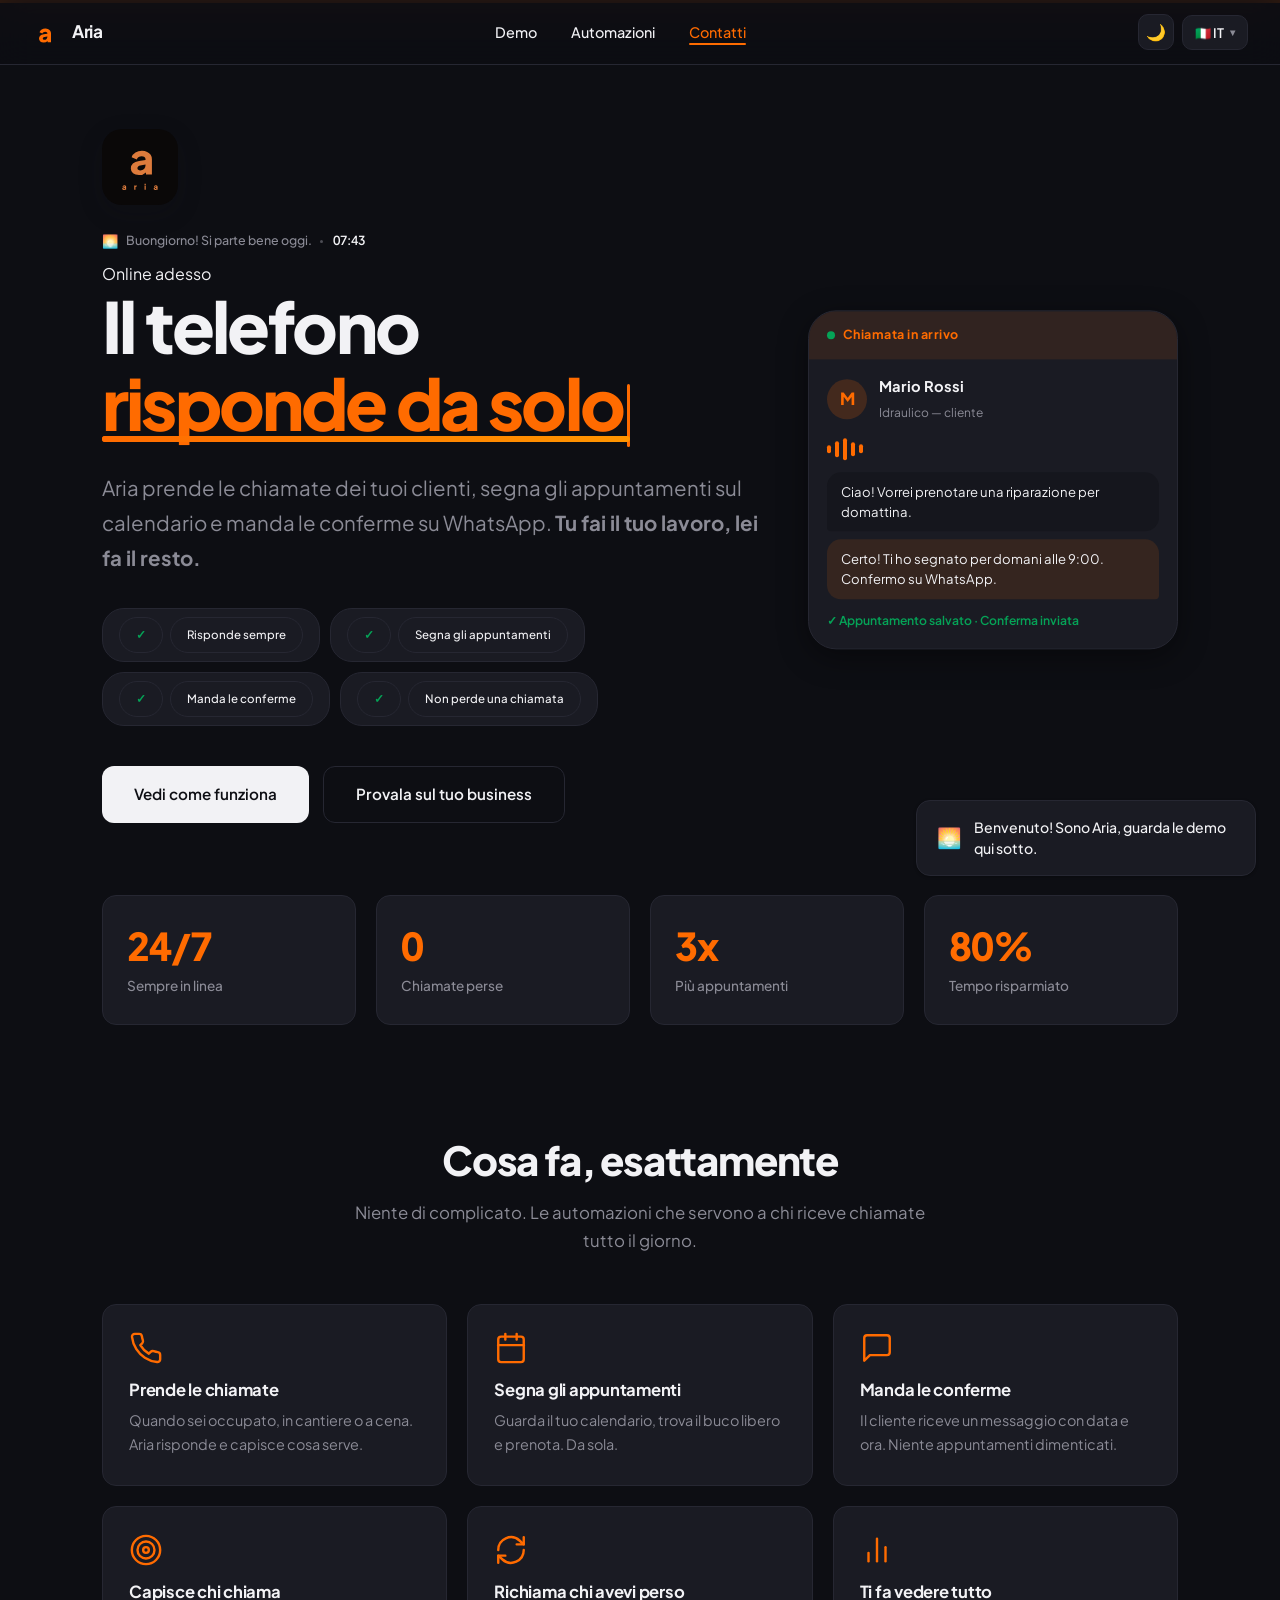
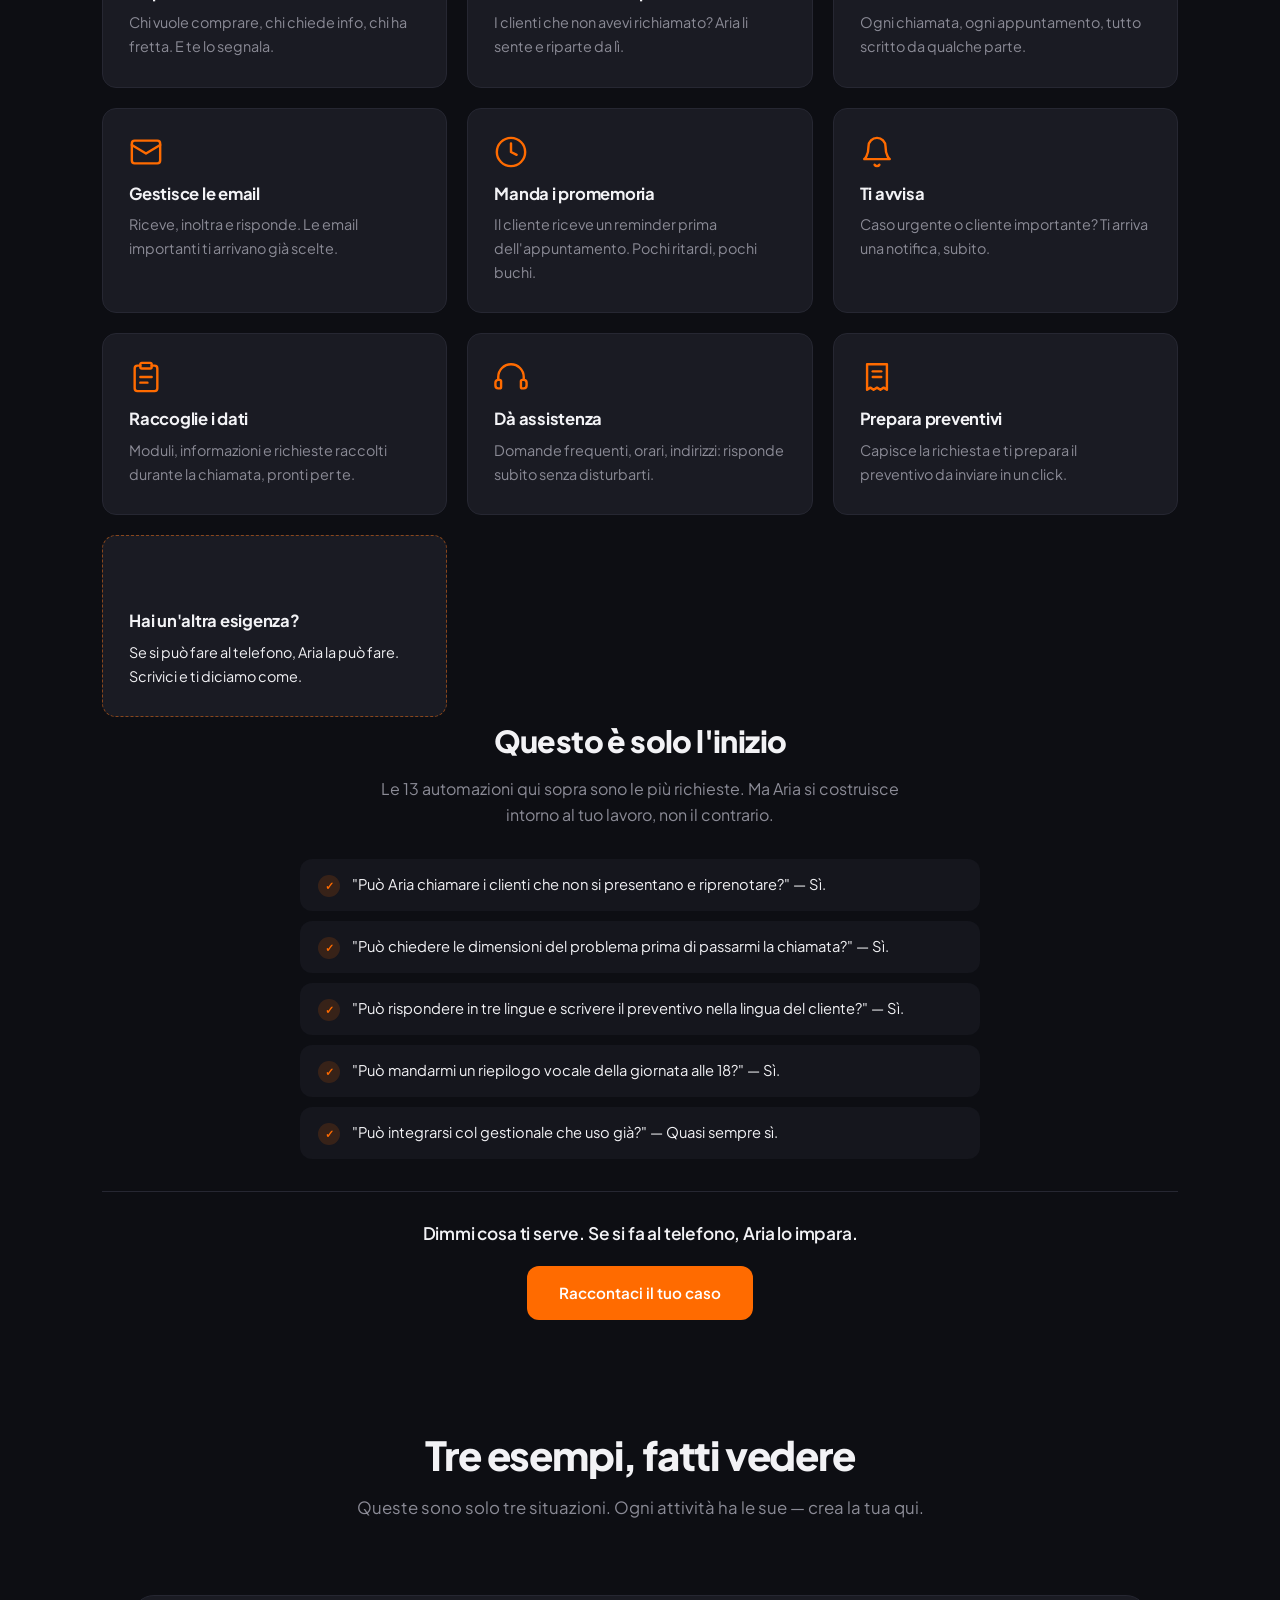
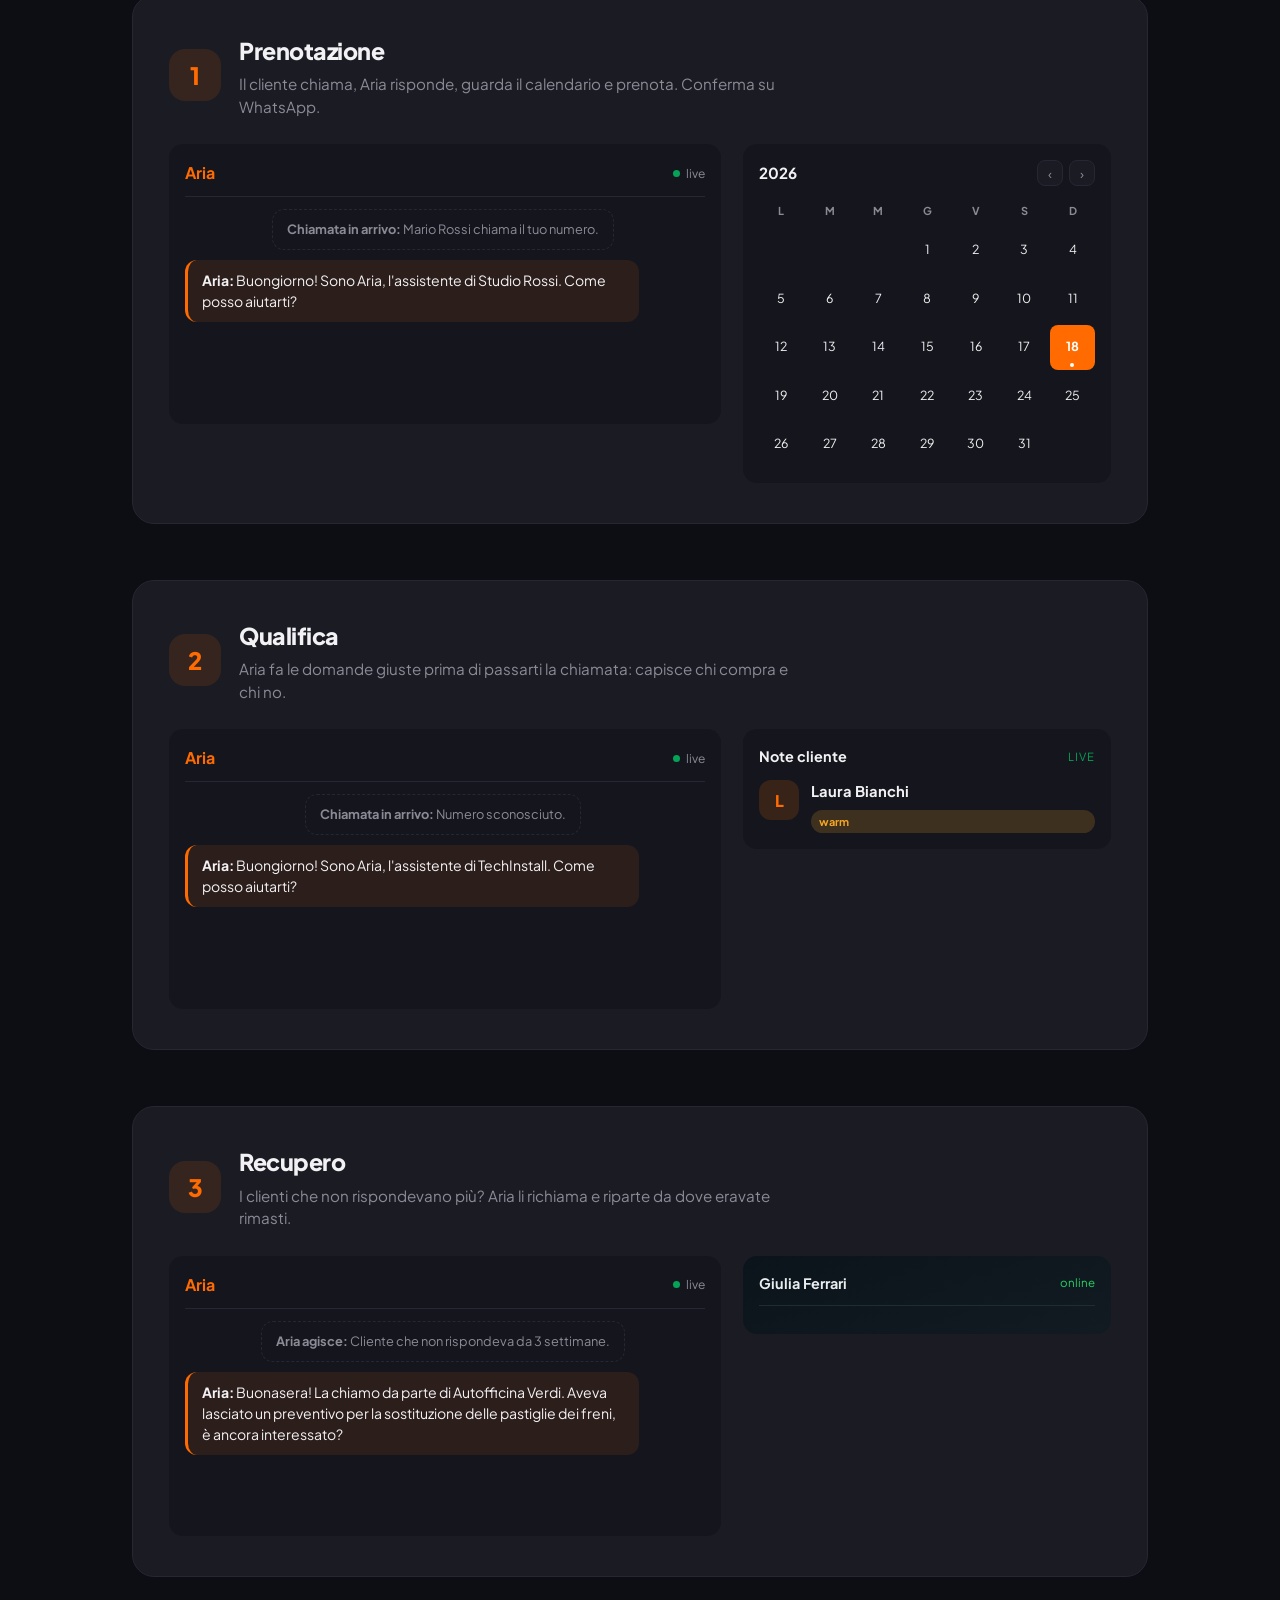
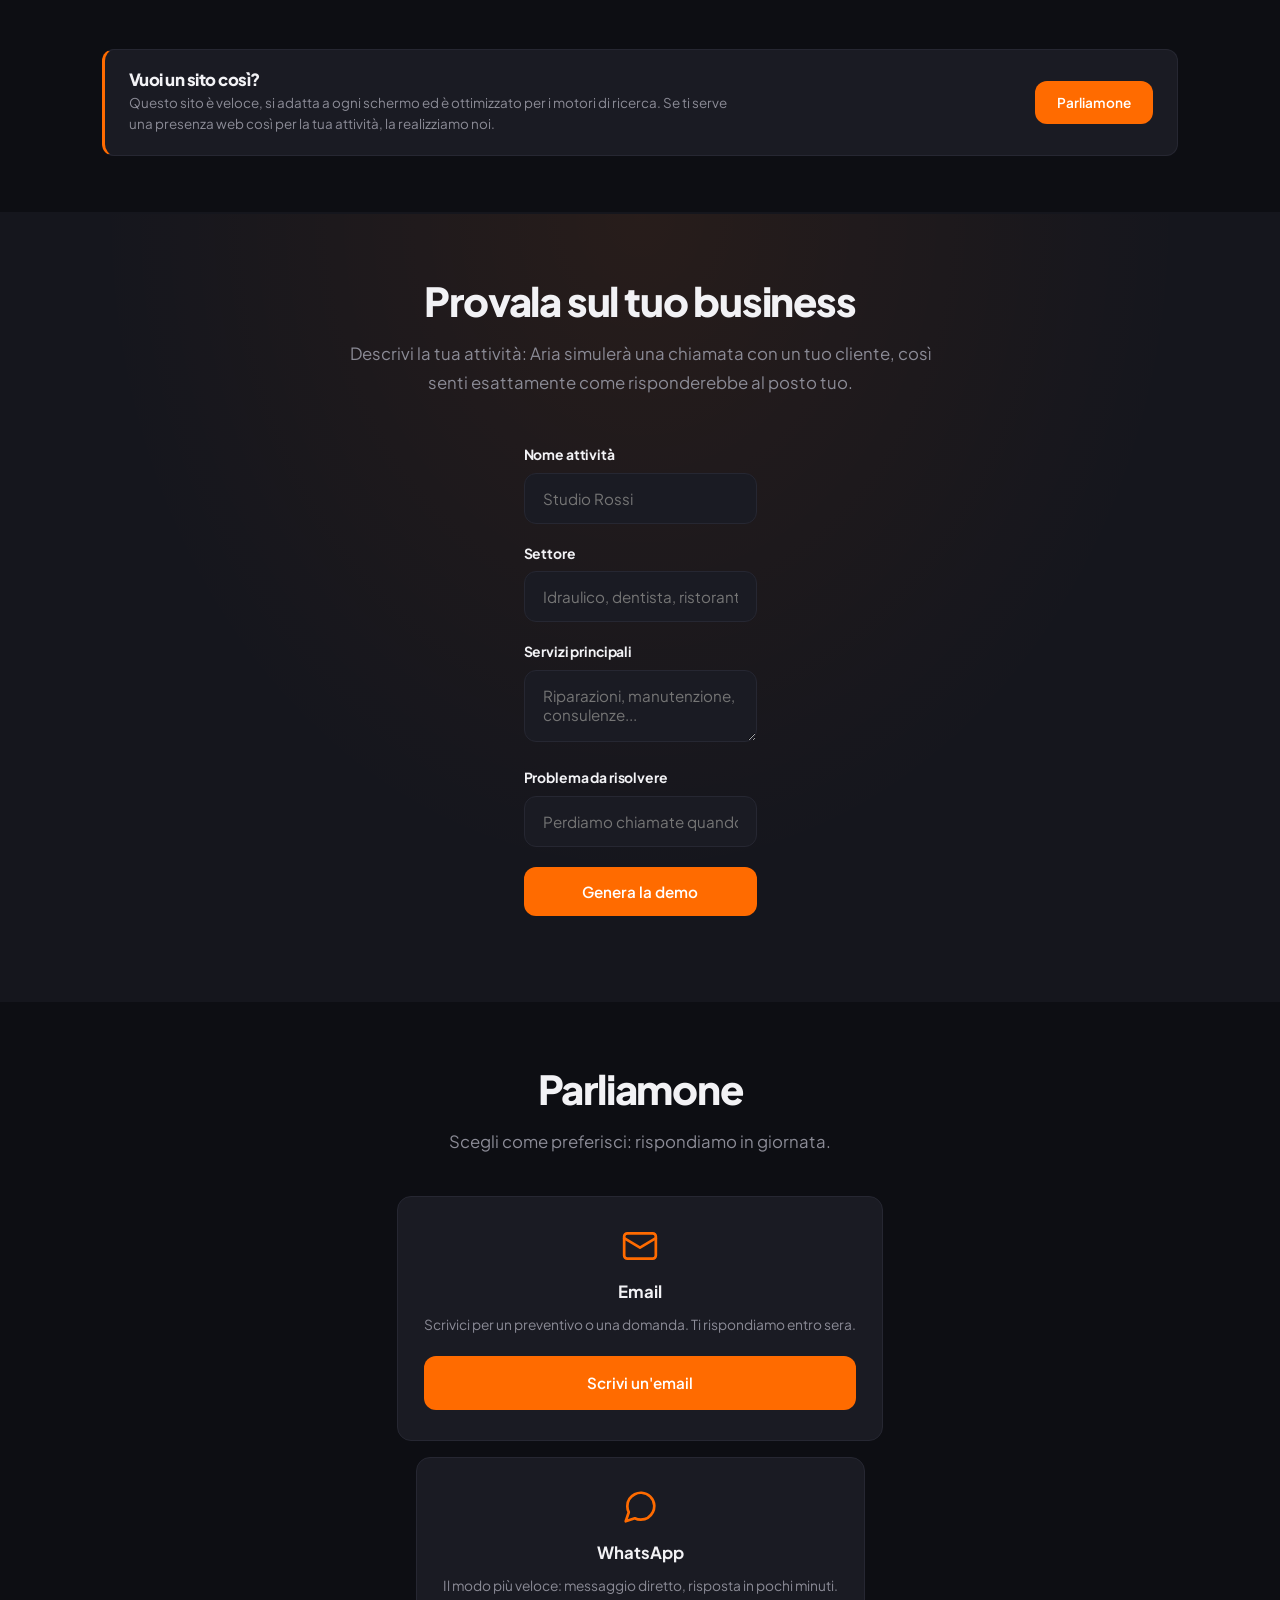
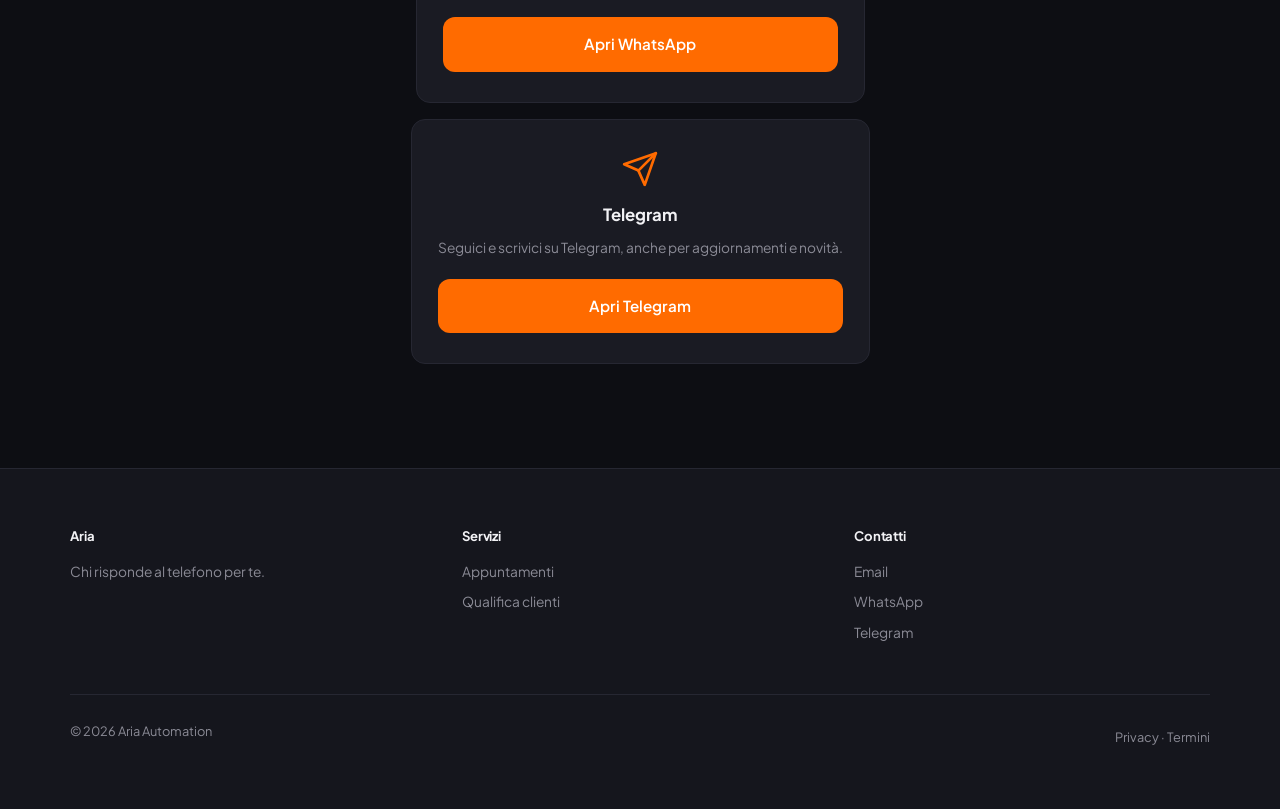
==== index.html @ 7e311258 "logo nuovo integrato: mark a in nav, hero con switch tema, favicon (index.html)" ====
<!DOCTYPE html>
<html lang="it">
<head>
<meta charset="UTF-8">
<meta name="viewport" content="width=device-width,initial-scale=1.0">
<title>Aria — Risponde al telefono per te</title>
<link rel="icon" type="image/svg+xml" href="favicon.svg">
<meta name="description" content="Aria risponde alle chiamate dei tuoi clienti, prende appuntamenti e manda conferme. Funziona anche quando non rispondi tu.">
<link rel="preconnect" href="https://fonts.googleapis.com">
<link rel="preconnect" href="https://fonts.gstatic.com" crossorigin>
<link href="https://fonts.googleapis.com/css2?family=Plus+Jakarta+Sans:wght@500;600;700;800&family=Noto+Sans+SC:wght@400;700&display=swap" rel="stylesheet">
<link rel="stylesheet" href="style.css">
</head>
<body>
<div class="cursor-glow" id="cursorGlow"></div>

<nav class="nav">
<div class="nav-brand"><div class="mark"><svg width="26" height="26" viewBox="370 20 295 600" style="color:#dd7b3c" aria-hidden="true" focusable="false"><path d="M486.44 606.72Q437.16 606.72 408.32000000000005 583.2Q379.48 559.68 379.48 518.24Q379.48 479.6 406.36 454.4Q433.24 429.2 488.12 420.24L572.6800000000001 406.79999999999995V398.4Q572.6800000000001 381.03999999999996 558.96 369.28Q545.24 357.52 521.72 357.52Q499.32000000000005 357.52 482.24 369.84Q465.16 382.15999999999997 457.32 402.32L390.12 370.4Q403.56 332.32 440.24 309.91999999999996Q476.92 287.52 525.64 287.52Q564.28 287.52 593.96 301.52Q623.6400000000001 315.52 640.1600000000001 340.44Q656.6800000000001 365.36 656.6800000000001 398.4V600.0H578.28V571.44Q543.5600000000001 606.72 486.44 606.72ZM466.28000000000003 515.44Q466.28000000000003 529.44 476.92 537.28Q487.56 545.12 503.24 545.12Q534.6 545.12 553.6400000000001 525.52Q572.6800000000001 505.91999999999996 572.6800000000001 477.91999999999996V468.4L503.24 480.71999999999997Q485.32 484.08 475.8 492.2Q466.28000000000003 500.32 466.28000000000003 515.44Z" fill="currentColor"/></svg></div> Aria</div>
<ul class="nav-links"><li><a href="#demo" data-i18n="nav.demos">Demo</a></li><li><a href="automazioni.html" data-i18n="autos.nav">Automazioni</a></li><li><a href="#contact" data-i18n="nav.contact">Contatti</a></li></ul>
<div style="display:flex;gap:8px;align-items:center">
<button class="theme-btn" id="themeBtn" type="button" onclick="toggleTheme()" title="Giorno / Notte" aria-label="Attiva o disattiva la modalità notte">☀️</button>
<div class="lang-dd" id="langSel">
<button type="button" class="lang-dd-btn" id="langDdBtn" aria-haspopup="listbox" aria-expanded="false" aria-label="Language">
<span id="langDdCurrent">🇮🇹 IT</span><span class="lang-dd-arrow">▾</span>
</button>
<ul class="lang-dd-menu" id="langDdMenu" role="listbox" aria-label="Language">
<li role="option" onclick="setLang('it')" data-lang="it" aria-selected="true">🇮🇹 Italiano</li>
<li role="option" onclick="setLang('en')" data-lang="en" aria-selected="false">🇬🇧 English</li>
<li role="option" onclick="setLang('es')" data-lang="es" aria-selected="false">🇪🇸 Español</li>
<li role="option" onclick="setLang('fr')" data-lang="fr" aria-selected="false">🇫🇷 Français</li>
<li role="option" onclick="setLang('zh')" data-lang="zh" aria-selected="false">🇨🇳 中文</li>
</ul>
</div>
</div>
</nav>

<section class="hero">

<div class="hero-visual" aria-hidden="true">
<div class="hv-card">
<div class="hv-head"><span class="hv-dot"></span> Chiamata in arrivo</div>
<div class="hv-body">
<div class="hv-caller"><div class="hv-av">M</div><div><strong>Mario Rossi</strong><span>Idraulico — cliente</span></div></div>
<div class="hv-wave"><i></i><i></i><i></i><i></i><i></i></div>
<div class="hv-bubble">Ciao! Vorrei prenotare una riparazione per domattina.</div>
<div class="hv-bubble aria">Certo! Ti ho segnato per domani alle 9:00. Confermo su WhatsApp.</div>
<div class="hv-ok">✓ Appuntamento salvato · Conferma inviata</div>
</div>
</div>
</div>
<img id="heroLogo" src="logo-dark.svg" alt="Aria" style="width:76px;height:76px;border-radius:20px;margin-bottom:20px;box-shadow:0 8px 24px rgba(20,20,26,.18)">
<div class="time-greet" id="timeGreet" style="display:none">
<span class="tg-icn" id="tgIcon"></span>
<span id="tgText"></span>
</div>
<div class="hero-badge"><span class="dot"></span><span data-i18n="hero.badge">Online adesso</span></div>
<h1><span data-i18n="hero.title1">Il telefono</span> <span class="accent" data-i18n="hero.title2">risponde da solo.</span></h1>
<p data-i18n-html="hero.subtitle">Aria prende le chiamate dei tuoi clienti, segna gli appuntamenti sul calendario e manda le conferme su WhatsApp. <strong>Tu fai il tuo lavoro, lei fa il resto.</strong></p>
<div class="hero-checks">
<span><span class="ck">✓</span> <span data-i18n="hero.check1">Risponde sempre</span></span>
<span><span class="ck">✓</span> <span data-i18n="hero.check2">Segna gli appuntamenti</span></span>
<span><span class="ck">✓</span> <span data-i18n="hero.check3">Manda le conferme</span></span>
<span><span class="ck">✓</span> <span data-i18n="hero.check4">Non perde una chiamata</span></span>
</div>
<div class="hero-cta">
<a href="#demo" class="btn" data-i18n="hero.cta">Vedi come funziona</a>
<a href="#personalizza" class="btn sec" data-i18n="hero.cta2">Provala sul tuo business</a>
</div>
</section>

<div class="stats-wrap"><div class="stats" id="stats"></div></div>

<section id="features">
<div class="sec-head reveal" style="text-align:center;max-width:600px;margin:0 auto 48px">
<h2 data-i18n="features.title">Cosa fa, esattamente</h2>
<p class="sub" data-i18n="features.subtitle">Niente di complicato. Le automazioni che servono a chi riceve chiamate tutto il giorno.</p>
</div>
<div class="feat-grid" id="featGrid"></div>

<div class="value-block reveal" id="valueBlock">
<div class="vb-head">
<h3 data-i18n="valueBlock.title">Questo è solo l'inizio</h3>
<p data-i18n="valueBlock.subtitle">Le 13 automazioni qui sopra sono le più richieste. Ma Aria si costruisce intorno al tuo lavoro, non il contrario.</p>
</div>
<div class="vb-examples" id="vbExamples"></div>
<div class="vb-cta reveal d2">
<p data-i18n="valueBlock.ctaTitle">Dimmi cosa ti serve. Se si fa al telefono, Aria lo impara.</p>
<a href="#contact" class="btn accent" onclick="smoothToContact(event)" data-i18n="valueBlock.ctaBtn">Raccontaci il tuo caso</a>
</div>
</div>

</section>



<section class="after-full" style="padding-top:48px;padding-bottom:32px">
<div class="sec-head reveal" style="text-align:center;max-width:600px;margin:0 auto 40px">
<h2 data-i18n="demoBanner.title">Tre esempi, fatti vedere</h2>
<p class="sub" data-i18n-html="demoBanner.text">Queste sono solo tre situazioni. Ogni attività ha le sue — <a href="#personalizza" style="color:inherit;font-weight:600">crea la tua qui</a>.</p>
</div>
</section>

<div class="demo-sections" id="demoSections"></div>


<section class="site-cta reveal">
<div class="cta-inner">
<div class="cta-text">
<h2 data-i18n="siteCta.title">Vuoi un sito così?</h2>
<p data-i18n="siteCta.text">Questo sito è veloce, si adatta a ogni schermo ed è ottimizzato per i motori di ricerca. Se ti serve una presenza web così per la tua attività, la realizziamo noi.</p>
</div>
<div class="cta-action">
<a href="mailto:arioautomationscompany@gmail.com?subject=Voglio%20un%20sito%20come%20quello%20di%20Aria&body=Ciao%20team%20Aria%21%0A%0AHo%20visto%20il%20vostro%20sito%20e%20mi%20piace%20molto%3A%20vorrei%20un%20sito%20cos%C3%AC%20anche%20per%20la%20mia%20attivit%C3%A0.%0A%0AVi%20lascio%20qualche%20informazione%3A%0A-%20La%20mia%20attivit%C3%A0%20%C3%A8%3A%20%0A-%20Il%20mio%20settore%3A%20%0A-%20Mi%20servirebbe%20entro%3A%20%0A%0AGrazie%2C%20a%20presto%21" class="btn accent" data-i18n="siteCta.btn">Parliamone</a>
</div>
</div>
</section>

<section id="personalizza">
<div>
<div class="sec-head reveal" style="text-align:center;max-width:600px;margin:0 auto 48px">
<h2 data-i18n="personalizza.title">Provala sul tuo business</h2>
<p class="sub" style="margin:0 auto" data-i18n="personalizza.subtitle">Descrivi la tua attività: Aria simulerà una chiamata con un tuo cliente, così senti esattamente come risponderebbe al posto tuo.</p>
</div>
<div class="p-form">
<div class="reveal"><label data-i18n="personalizza.name">Nome attività</label><input type="text" id="pName" data-i18n-ph="personalizza.namePh"></div>
<div class="reveal d1"><label data-i18n="personalizza.type">Settore</label><input type="text" id="pType" data-i18n-ph="personalizza.typePh"></div>
<div class="reveal d2"><label data-i18n="personalizza.services">Servizi principali</label><textarea id="pServices" data-i18n-ph="personalizza.servicesPh" style="min-height:72px;resize:vertical"></textarea></div>
<div class="reveal d3"><label data-i18n="personalizza.problem">Problema da risolvere</label><input type="text" id="pProblem" data-i18n-ph="personalizza.problemPh"></div>
<div class="reveal d4"><button onclick="generateDemo()" id="pBtn" class="btn accent" style="width:100%;justify-content:center" data-i18n="personalizza.btn">Genera la demo</button></div>
<div class="p-out" id="pOutput"></div>
</div>
</div>
</section>

<section id="contact">
<div class="reveal" style="text-align:center;max-width:600px;margin:0 auto 40px">
<h2 data-i18n="contact.title">Parliamone</h2>
<p class="sub" style="margin:0 auto" data-i18n="contact.text">Scegli come preferisci: rispondiamo in giornata.</p>
</div>
<div class="contact-grid">
<div class="contact-card reveal">
<div class="cc-icn"><svg viewBox="0 0 24 24" fill="none" stroke="currentColor" stroke-width="1.7" stroke-linecap="round" stroke-linejoin="round"><rect x="2" y="4" width="20" height="16" rx="2"/><path d="m22 7-10 6L2 7"/></svg></div>
<h4 data-i18n="contact.email_t">Email</h4>
<p data-i18n="contact.email_d">Scrivici per un preventivo o una domanda. Ti rispondiamo entro sera.</p>
<a href="mailto:arioautomationscompany@gmail.com?subject=Informazioni%20su%20Aria&body=Ciao%20team%20Aria%21%0A%0ASto%20valutando%20Aria%20per%20la%20mia%20attivit%C3%A0%20e%20avrei%20un%20paio%20di%20domande%3A%0A%0A-%20Quanto%20costa%3F%0A-%20Funziona%20per%20il%20mio%20caso%3F%20%28la%20mia%20attivit%C3%A0%20%C3%A8%3A%20%29%0A%0AGrazie%2C%20a%20presto%21" class="btn accent" data-i18n="contact.email_btn">Scrivi un'email</a>
</div>
<div class="contact-card reveal d1">
<div class="cc-icn"><svg viewBox="0 0 24 24" fill="none" stroke="currentColor" stroke-width="1.7" stroke-linecap="round" stroke-linejoin="round"><path d="M21 11.5a8.38 8.38 0 0 1-.9 3.8 8.5 8.5 0 0 1-7.6 4.7 8.38 8.38 0 0 1-3.8-.9L3 21l1.9-5.7a8.38 8.38 0 0 1-.9-3.8 8.5 8.5 0 0 1 4.7-7.6 8.38 8.38 0 0 1 3.8-.9h.5a8.48 8.48 0 0 1 8 8z"/></svg></div>
<h4 data-i18n="contact.wa_t">WhatsApp</h4>
<p data-i18n="contact.wa_d">Il modo più veloce: messaggio diretto, risposta in pochi minuti.</p>
<a href="https://wa.me/393518058208?text=Ciao%21%20Ho%20visto%20il%20sito%20di%20Aria%2C%20avrei%20qualche%20domanda." target="_blank" rel="noopener" class="btn accent" data-i18n="contact.wa_btn">Apri WhatsApp</a>
</div>
<div class="contact-card reveal d2">
<div class="cc-icn"><svg viewBox="0 0 24 24" fill="none" stroke="currentColor" stroke-width="1.7" stroke-linecap="round" stroke-linejoin="round"><path d="m22 2-7 20-4-9-9-4z"/><path d="M22 2 11 13"/></svg></div>
<h4 data-i18n="contact.tg_t">Telegram</h4>
<p data-i18n="contact.tg_d">Seguici e scrivici su Telegram, anche per aggiornamenti e novità.</p>
<a href="https://t.me/Thedestrum" target="_blank" rel="noopener" class="btn accent" data-i18n="contact.tg_btn">Apri Telegram</a>
</div>
</div>
</section>

<footer class="foot">
<div class="foot-inner">
<div class="foot-col"><h5>Aria</h5><span data-i18n="footer.about">Chi risponde al telefono per te.</span></div>
<div class="foot-col"><h5 data-i18n="footer.services">Servizi</h5><a href="#demo" data-i18n="footer.booking">Appuntamenti</a><a href="#demo" data-i18n="footer.qualification">Qualifica clienti</a></div>
<div class="foot-col"><h5 data-i18n="footer.contact">Contatti</h5><a href="mailto:arioautomationscompany@gmail.com?subject=Ciao%20Aria%21&body=Ciao%20team%20Aria%2C%0A%0Avi%20scrivo%20perch%C3%A9...%0A%0AA%20presto%21">Email</a><a href="https://wa.me/393518058208?text=Ciao!%20Ho%20visto%20il%20sito%20di%20Aria" target="_blank" rel="noopener">WhatsApp</a><a href="https://t.me/Thedestrum" target="_blank" rel="noopener">Telegram</a></div>
</div>
<div class="foot-bottom"><span data-i18n="footer.copyright">© 2026 Aria Automation</span><span><a href="privacy.html" data-i18n="footer.privacy">Privacy</a> · <a href="terms.html" data-i18n="footer.terms">Termini</a></span></div>
</footer>

<div class="toast" id="toast" role="status" aria-live="polite"><span class="t-icn" id="toastIcon">👋</span><span id="toastText"></span></div>

<script src="app.js"></script>
</body>
</html>
---- style.css ----
:root{
--bg:#fafafa;--bg2:#f2f2f0;--card:#fff;--text:#16161a;--muted:#6e6e76;--border:#e8e8e4;
--accent:#ff6b00;--green:#05a357;--radius:14px;
--shadow-sm:0 1px 3px rgba(20,20,30,.06);
--shadow-md:0 8px 30px rgba(20,20,30,.10);
--shadow-lg:0 20px 60px rgba(20,20,30,.14);
}
[data-theme="night"]{
--bg:#0d0e13;--bg2:#15161d;--card:#1a1b23;--text:#f2f2f5;--muted:#8b8b96;--border:#262732;
--shadow-sm:0 1px 3px rgba(0,0,0,.3);
--shadow-md:0 8px 30px rgba(0,0,0,.4);
--shadow-lg:0 20px 60px rgba(0,0,0,.5);
}
*{margin:0;padding:0;box-sizing:border-box}
html{scroll-behavior:smooth}
body{font-family:'Plus Jakarta Sans',-apple-system,'Segoe UI',sans-serif;background:var(--bg);color:var(--text);-webkit-font-smoothing:antialiased;line-height:1.6;transition:background .5s,color .5s;overflow-x:hidden}

/* ═══ ANIMAZIONI ═══ */
@keyframes fadeUp{from{opacity:0;transform:translateY(18px)}to{opacity:1;transform:none}}
@keyframes fadeIn{from{opacity:0}to{opacity:1}}
@keyframes msgIn{from{opacity:0;transform:translateY(6px) scale(.97)}to{opacity:1;transform:none}}
@keyframes actIn{from{opacity:0;transform:scale(.94)}to{opacity:1;transform:scale(1)}}
@keyframes spin{to{transform:rotate(360deg)}}
@keyframes think{0%,60%,100%{transform:translateY(0);opacity:.3}30%{transform:translateY(-4px);opacity:1}}
@keyframes float{0%,100%{transform:translateY(0)}50%{transform:translateY(-10px)}}
@keyframes pulse-dot{0%,100%{transform:scale(1);opacity:1}50%{transform:scale(1.5);opacity:.5}}
@keyframes shimmer{0%{background-position:-200% 0}100%{background-position:200% 0}}
@keyframes wave{0%,100%{transform:scaleY(.3)}50%{transform:scaleY(1)}}
@keyframes typing-dot{0%,60%,100%{transform:translateY(0)}30%{transform:translateY(-5px)}}

@keyframes sun-glow{0%,100%{opacity:.6;transform:scale(1)}50%{opacity:1;transform:scale(1.1)}}
@keyframes moon-float{0%,100%{transform:rotate(-5deg)}50%{transform:rotate(5deg)}}
@keyframes badge-in{from{opacity:0;transform:translateX(20px)}to{opacity:1;transform:none}}

/* ═══ SCROLL REVEAL ═══ */
.reveal{opacity:0;transform:translateY(24px);transition:opacity .7s cubic-bezier(.2,.7,.3,1),transform .7s cubic-bezier(.2,.7,.3,1)}
.reveal.on{opacity:1;transform:none}
.reveal.d1{transition-delay:.08s}.reveal.d2{transition-delay:.16s}.reveal.d3{transition-delay:.24s}.reveal.d4{transition-delay:.32s}

/* ═══ NAV ═══ */
.nav{position:sticky;top:0;z-index:100;background:color-mix(in srgb,var(--bg) 85%,transparent);backdrop-filter:blur(16px);-webkit-backdrop-filter:blur(16px);border-bottom:1px solid var(--border);padding:14px 32px;display:flex;align-items:center;justify-content:space-between;gap:16px;transition:all .4s}
.nav-brand{display:flex;align-items:center;gap:10px;font-size:1.08em;font-weight:700;letter-spacing:-.02em}
.nav-brand .mark{width:30px;height:30px;border-radius:8px;overflow:hidden;flex-shrink:0;transition:transform .3s}
.nav-brand:hover .mark{transform:rotate(-8deg) scale(1.08)}
.nav-links{display:flex;gap:28px;list-style:none}
.nav-links a{color:var(--text);text-decoration:none;font-size:.9em;font-weight:500;position:relative;padding:4px 0}
.nav-links a::after{content:'';position:absolute;left:0;bottom:0;width:0;height:2px;background:var(--accent);border-radius:2px;transition:width .25s}
.nav-links a:hover::after{width:100%}
.lang-sel{display:flex;gap:2px;background:var(--bg2);padding:3px;border-radius:10px}
.lang-sel button{padding:5px 10px;border:none;background:transparent;color:var(--muted);font-size:.78em;font-weight:600;cursor:pointer;font-family:inherit;border-radius:8px;transition:all .2s}
.lang-sel button:hover{color:var(--text)}
.lang-sel button.active{background:var(--card);color:var(--text);}
[data-theme="night"] .lang-sel button.active{background:#2c2d38}

/* toggle tema */
.theme-btn{width:36px;height:36px;border:1px solid var(--border);background:var(--card);border-radius:10px;cursor:pointer;font-size:1em;display:flex;align-items:center;justify-content:center;transition:all .25s;flex-shrink:0}
.theme-btn:hover{transform:rotate(20deg) scale(1.1)}
@media(max-width:640px){
  .nav{flex-wrap:wrap;padding:12px 16px;gap:10px}
  .nav-links{display:flex;width:100%;order:3;gap:4px;overflow-x:auto;-webkit-overflow-scrolling:touch;scrollbar-width:none;justify-content:space-between}
  .nav-links::-webkit-scrollbar{display:none}
  .nav-links a{font-size:.82em;padding:8px 10px;white-space:nowrap;border-radius:8px}
  .nav-links a.active{color:var(--accent)}
  .nav-right{margin-left:auto}
}

/* ═══ TIME GREETING ═══ */

.time-greet .tg-icn{font-size:1.1em;animation:float 3s ease-in-out infinite}

/* ═══ HERO ═══ */
/* ═══ SALUTO + BADGE — blocco unico in cima all'hero ═══ */
.time-greet{display:flex;align-items:center;gap:8px;font-size:.78em;font-weight:500;color:var(--muted);line-height:1.4;margin-bottom:12px;animation:fadeUp .6s ease}
.time-greet .tg-icn{font-size:1.05em;line-height:1;animation:float 3s ease-in-out infinite}
.time-greet .tg-clock{font-variant-numeric:tabular-nums;font-weight:600;color:var(--text);margin-left:2px}
.time-greet .tg-sep{width:3px;height:3px;background:var(--muted);border-radius:50%;opacity:.4}

@media(max-width:600px){
.time-greet{font-size:.72em;margin-bottom:10px}
}

.hero{max-width:1080px;margin:0 auto;padding:40px 32px 56px;position:relative}


.hero h1{font-size:clamp(2.4em,6.5vw,4.4em);font-weight:800;letter-spacing:-.04em;line-height:1.1;margin-bottom:24px;max-width:13ch;animation:fadeUp .7s ease}
.hero h1 .accent{color:var(--accent)}
.hero p{font-size:clamp(1.05em,2vw,1.28em);color:var(--muted);max-width:33em;line-height:1.7;margin-bottom:32px;animation:fadeUp .7s ease .12s both}
.hero-checks{display:flex;flex-wrap:wrap;gap:10px;margin-bottom:40px;animation:fadeUp .7s ease .2s both}
.hero-checks span{display:inline-flex;align-items:center;gap:7px;font-size:.86em;font-weight:500;padding:8px 16px;background:var(--card);border:1px solid var(--border);border-radius:22px;transition:all .25s}
.hero-checks span:hover{transform:translateY(-2px);box-shadow:var(--shadow-md);border-color:color-mix(in srgb,var(--accent) 40%,var(--border))}
.hero-checks .ck{color:var(--green);font-weight:800}
.hero-cta{display:flex;gap:14px;flex-wrap:wrap;animation:fadeUp .7s ease .28s both}

/* ═══ BOTTONI ═══ */
.btn{display:inline-flex;align-items:center;gap:8px;padding:15px 32px;background:var(--text);color:var(--bg);border:none;border-radius:12px;font-size:.95em;font-weight:600;cursor:pointer;text-decoration:none;font-family:inherit;transition:all .2s;position:relative;overflow:hidden}

.btn:hover{transform:translateY(-2px);box-shadow:var(--shadow-md);}
.btn:active{transform:translateY(0)}
.btn.accent{background:var(--accent);color:#fff}
.btn.sec{background:transparent;color:var(--text);border:1px solid var(--border);}
.btn.sec:hover{background:var(--bg2)}

/* ═══ STATS ═══ */
.stats-wrap{max-width:1080px;margin:0 auto;padding:0 32px 40px}
.stats{display:grid;grid-template-columns:repeat(auto-fit,minmax(160px,1fr));gap:16px}
.stat{background:var(--card);border:1px solid var(--border);border-radius:var(--radius);padding:28px 24px;transition:all .3s;position:relative;overflow:hidden}
.stat::after{content:'';position:absolute;top:0;left:0;right:0;height:3px;background:linear-gradient(90deg,var(--accent),transparent);transform:scaleX(0);transform-origin:left;transition:transform .4s}
.stat:hover{transform:translateY(-4px);box-shadow:var(--shadow-md);}
.stat:hover::after{transform:scaleX(1)}
.stat .num{font-size:2.4em;font-weight:800;letter-spacing:-.03em;line-height:1.15;color:var(--accent)}
.stat .lbl{font-size:.85em;color:var(--muted);margin-top:8px;font-weight:500;line-height:1.45}

/* ═══ SEZIONI ═══ */
section{max-width:1080px;margin:0 auto;padding:72px 32px}
section.full{max-width:100%;background:var(--bg2);padding:72px 32px;transition:background .5s}
section.full>div{max-width:1080px;margin:0 auto}
.sec-head{margin-bottom:36px}
.sec-head.tight{margin-bottom:32px}
h2{font-size:clamp(1.8em,3.8vw,2.5em);font-weight:800;letter-spacing:-.03em;line-height:1.15;margin-bottom:16px}
.sub{font-size:1.05em;color:var(--muted);line-height:1.7;max-width:32em;margin-bottom:0}

/* ═══ FEATURES ═══ */
.feat-grid{display:grid;grid-template-columns:repeat(auto-fit,minmax(300px,1fr));gap:16px}
.feat{background:var(--card);border:1px solid var(--border);border-radius:var(--radius);padding:26px 26px 28px;transition:all .3s cubic-bezier(.2,.7,.3,1);position:relative;overflow:hidden}
.feat::before{content:'';position:absolute;top:0;left:0;width:100%;height:100%;background:radial-gradient(circle at top left,color-mix(in srgb,var(--accent) 6%,transparent),transparent 60%);opacity:0;transition:opacity .3s}
.feat:hover{transform:translateY(-5px);box-shadow:var(--shadow-md);border-color:color-mix(in srgb,var(--accent) 35%,var(--border))}
.feat:hover::before{opacity:1}
.feat .ficn{width:34px;height:34px;line-height:1;color:var(--accent);display:inline-flex;align-items:center;justify-content:center;margin-bottom:14px}.ficn svg{width:100%;height:100%}
.feat:hover .ficn{transform:scale(1.12) rotate(-6deg)}
.feat h4{font-size:1.04em;font-weight:700;margin-bottom:8px;letter-spacing:-.015em;line-height:1.35}
.feat p{font-size:.9em;color:var(--muted);line-height:1.65}

/* ═══ CAPABILITIES ═══ */
.cap-grid{display:grid;grid-template-columns:repeat(auto-fit,minmax(230px,1fr));gap:12px}
.cap-item{display:flex;align-items:center;gap:12px;padding:15px 18px;background:var(--card);border:1px solid var(--border);border-radius:12px;font-size:.9em;font-weight:500;line-height:1.5;transition:all .25s;}
.cap-item:hover{transform:translateX(6px);border-color:color-mix(in srgb,var(--accent) 40%,var(--border));box-shadow:var(--shadow-md);}
.cap-icn{font-size:1.15em;flex-shrink:0;transition:transform .25s}
.cap-txt{line-height:1.5}
.cap-item:hover .cap-icn{transform:scale(1.25)}

/* ═══ DEMO TABS ═══ */
.tabs{display:flex;gap:10px;flex-wrap:wrap;max-width:1080px;margin:0 auto 40px;padding:0 32px}
.tab{padding:13px 26px;border:1.5px solid var(--border);border-radius:28px;background:var(--card);font-size:.9em;font-weight:600;line-height:1.2;cursor:pointer;color:var(--muted);font-family:inherit;transition:all .22s;}
.tab:hover{border-color:var(--text);color:var(--text);transform:translateY(-2px)}
.tab.active{background:var(--text);color:var(--bg);border-color:var(--text);}



/* ═══ DASH ═══ */
.dash{display:grid;grid-template-columns:1fr 1fr;gap:22px;margin-bottom:28px}
@media(max-width:760px){.dash{grid-template-columns:1fr}}
.panel{background:var(--card);border:1px solid var(--border);border-radius:var(--radius);overflow:hidden;transition:box-shadow .3s}
.panel:hover{box-shadow:var(--shadow-md);}
.panel-head{padding:14px 18px;border-bottom:1px solid var(--border);display:flex;align-items:center;gap:10px;background:var(--bg2)}
.panel-head .picn{width:30px;height:30px;border-radius:8px;display:flex;align-items:center;justify-content:center;font-size:.95em;background:var(--card);}
.panel-head h4{font-size:.88em;font-weight:700;line-height:1.4}
.panel-head .tag{margin-left:auto;font-size:.68em;padding:3px 10px;border-radius:12px;background:color-mix(in srgb,var(--green) 12%,var(--card));color:var(--green);font-weight:700;display:flex;align-items:center;gap:6px;line-height:1.2}
.panel-head .tag .dot{width:6px;height:6px;background:var(--green);border-radius:50%;animation:pulse-dot 1.8s infinite}
.phone-chat{padding:16px;height:340px;overflow-y:auto;display:flex;flex-direction:column;gap:10px;scroll-behavior:smooth}
.msg{padding:11px 15px;border-radius:16px;font-size:.85em;max-width:84%;line-height:1.55;animation:msgIn .3s ease}
.msg.bot{background:var(--bg2);border-radius:16px 16px 16px 5px}
.msg.user{background:var(--text);color:var(--bg);margin-left:auto;border-radius:16px 16px 5px 16px}
.msg .lbl{font-size:.66em;font-weight:700;color:var(--muted);text-transform:uppercase;letter-spacing:.05em;margin-bottom:4px;line-height:1.3}
.msg.user .lbl{color:color-mix(in srgb,var(--bg) 60%,transparent)}
.think{padding:8px 14px;display:flex;gap:5px;align-items:center}
.think span{width:6px;height:6px;border-radius:50%;background:var(--muted);animation:typing-dot 1.2s infinite}
.think span:nth-child(2){animation-delay:.15s}
.think span:nth-child(3){animation-delay:.3s}
.visual-body{padding:18px;min-height:340px;background:var(--card)}

/* wave quando Aria parla */
.aria-wave{display:inline-flex;gap:2px;align-items:flex-end;height:12px;margin-left:6px}
.aria-wave i{width:3px;background:var(--accent);border-radius:2px;animation:wave 1s ease-in-out infinite}
.aria-wave i:nth-child(1){height:6px}.aria-wave i:nth-child(2){height:10px;animation-delay:.1s}.aria-wave i:nth-child(3){height:7px;animation-delay:.2s}.aria-wave i:nth-child(4){height:11px;animation-delay:.3s}
@keyframes calflash{0%{background:#05a357;color:#fff;transform:scale(1.3)}60%{background:#05a357;color:#fff}100%{}}
.cal-ev{margin-top:14px;padding:12px 14px;background:#fff;border-radius:8px;border-left:4px solid #1a73e8;opacity:0;transform:translateY(10px) scale(.97);transition:all .45s cubic-bezier(.2,.7,.3,1)}
.cal-ev.show{opacity:1;transform:none}
.cal-ev .ev-time{font-size:.74em;font-weight:700;color:#1a73e8}
.cal-ev .ev-name{font-size:.82em;color:#3c4043;margin-top:3px;font-weight:500;line-height:1.4}
.cal-ev .ev-det{font-size:.72em;color:#70757a;margin-top:2px;line-height:1.4}
.crm-row{display:flex;justify-content:space-between;padding:9px 2px;border-bottom:1px solid var(--border);font-size:.78em;line-height:1.5}
.crm-row:last-child{border-bottom:none}
.crm-row .k{color:var(--muted)}
.crm-row .v{font-weight:600}

/* ═══ TIMELINE ═══ */
.timeline{margin-top:26px}
.tl-step{margin-bottom:12px;padding:18px 20px;background:var(--card);border:1px solid var(--border);border-radius:var(--radius);opacity:0;transform:translateY(14px);transition:all .5s cubic-bezier(.2,.7,.3,1);}
.tl-step.visible{opacity:1;transform:none}
.tl-step:hover{border-color:color-mix(in srgb,var(--accent) 30%,var(--border))}
.tl-head{display:flex;align-items:center;gap:11px;margin-bottom:6px}
.tl-title{font-size:.9em;font-weight:700}
.tl-time{font-size:.72em;color:var(--muted);margin-left:auto;font-variant-numeric:tabular-nums}
.tl-body{font-size:.84em;color:var(--muted);margin-left:35px;line-height:1.6}
.tl-actions{display:flex;flex-wrap:wrap;gap:8px;margin-top:12px;margin-left:35px}
.tl-action{display:flex;align-items:center;gap:8px;padding:8px 14px;background:var(--bg2);border:1px solid var(--border);border-radius:10px;font-size:.75em;font-weight:500;line-height:1.4;animation:actIn .3s ease;transition:all .2s}
.tl-action .ic{width:26px;height:26px;border-radius:8px;display:flex;align-items:center;justify-content:center;font-size:.95em;background:var(--card);flex-shrink:0}
.tl-action:hover{transform:translateY(-2px);box-shadow:var(--shadow-md);}
@media(max-width:640px){.tl-body,.tl-actions{margin-left:0}}

.controls{display:flex;gap:12px;justify-content:center;margin-top:30px}
.controls button{padding:14px 30px;border-radius:12px;border:none;font-size:.9em;font-weight:700;cursor:pointer;font-family:inherit;transition:all .2s;position:relative}
.controls .prim{background:var(--text);color:var(--bg)}
.controls .prim:hover:not(:disabled){transform:translateY(-2px);box-shadow:var(--shadow-md);}
.controls .prim:disabled{opacity:.55;cursor:default}
.controls .sec{background:var(--card);color:var(--text);border:1px solid var(--border)}
.controls .sec:hover{background:var(--bg2)}

/* ═══ PERSONALIZZA ═══ */
#personalizza{position:relative;max-width:100%;background:var(--bg2);padding:72px 32px;overflow:hidden;transition:background .5s}

#personalizza>div{max-width:1080px;margin:0 auto;position:relative}
.p-form{max-width:480px;margin:0 auto;text-align:left}
.p-form label{display:block;font-size:.87em;font-weight:700;margin-bottom:8px;letter-spacing:-.01em;line-height:1.4}
.p-form input,.p-form textarea{width:100%;padding:15px 18px;border:1.5px solid var(--border);border-radius:12px;font-size:.95em;background:var(--card);color:var(--text);outline:none;font-family:inherit;transition:all .2s;}
.p-form input:focus,.p-form textarea:focus{border-color:var(--accent);}
.p-form input:hover,.p-form textarea:hover{border-color:color-mix(in srgb,var(--accent) 40%,var(--border))}
.p-form>div{margin-bottom:20px}
.p-out{margin-top:26px;background:var(--card);border:1px solid var(--border);border-radius:var(--radius);padding:28px;display:none;box-shadow:var(--shadow-sm);}

/* ═══ CONTACT ═══ */
#contact>div{max-width:560px;margin:0 auto;text-align:center}
#contact h2{text-align:center}
#contact .sub{margin-left:auto;margin-right:auto}

/* ═══ FOOTER ═══ */
.foot{background:var(--bg2);color:var(--text);padding:56px 32px;margin-top:40px;border-top:1px solid var(--border)}
.foot-inner{max-width:1080px;margin:0 auto;display:flex;flex-wrap:wrap;justify-content:space-between;gap:36px}
.foot-col{flex:1;min-width:180px}
.foot-col h5{font-size:.82em;font-weight:700;margin-bottom:16px;color:var(--text);letter-spacing:-.01em}
.foot-col a,.foot-col span{display:block;font-size:.86em;color:var(--muted);text-decoration:none;margin-bottom:10px;line-height:1.5;transition:color .2s}
.foot-col a:hover{color:var(--accent)}
.foot-bottom{max-width:1080px;margin:40px auto 0;padding-top:26px;border-top:1px solid var(--border);display:flex;justify-content:space-between;flex-wrap:wrap;gap:12px;font-size:.8em;color:var(--muted)}
.foot-bottom a{color:var(--muted);text-decoration:none;transition:color .2s}
.foot-bottom a:hover{color:var(--accent)}

/* ═══ TOAST (saluto dinamico) ═══ */
.toast{position:fixed;bottom:24px;right:24px;z-index:200;background:var(--card);border:1px solid var(--border);border-radius:14px;padding:16px 20px;box-shadow:var(--shadow-sm);display:flex;align-items:center;gap:12px;font-size:.88em;font-weight:500;line-height:1.5;max-width:340px;transform:translateY(calc(100% + 40px));transition:transform .5s cubic-bezier(.2,.7,.3,1),visibility .5s;visibility:hidden}
.toast.show{transform:none;visibility:visible}
.toast .t-icn{font-size:1.4em;flex-shrink:0;animation:float 2.5s ease-in-out infinite}

/* ═══ CURSOR GLOW ═══ */
.cursor-glow{position:fixed;width:300px;height:300px;border-radius:50%;background:radial-gradient(circle,color-mix(in srgb,var(--accent) 6%,transparent),transparent 70%);pointer-events:none;z-index:1;transform:translate(-50%,-50%);transition:opacity .3s;opacity:0}
@media(hover:hover){.cursor-glow.on{opacity:1}}

@media(max-width:640px){
.hero{padding:44px 20px 70px}
section{padding:70px 20px}
section.full{padding:70px 20px}
.stats-wrap{padding:0 20px 70px}
.tabs,.demo-view{padding-left:20px;padding-right:20px}
#personalizza{padding:70px 20px}
.toast{left:16px;right:16px;bottom:16px;max-width:none}
}


/* ═══ EXTRA VITA — micro-interazioni ═══ */

/* Orologio live nel saluto */
.time-greet .tg-clock{font-variant-numeric:tabular-nums;font-weight:600;color:var(--text);margin-left:2px}
.time-greet .tg-sep{width:3px;height:3px;background:var(--muted);border-radius:50%;opacity:.5}

/* Contatore animato per le stats */
.stat .num{font-size:2.4em;font-weight:800;letter-spacing:-.03em;line-height:1.15;color:var(--accent)}
.stat:hover .num{transform:scale(1.06)}

/* Typing indicator nel pannello chat quando demo ferma */
.idle-hint{display:flex;align-items:center;gap:10px;padding:14px;color:var(--muted);font-size:.8em;font-style:italic}
.idle-hint .think{padding:0}

/* Pulsante demo con stato pulsante */
.controls .prim:not(:disabled)::after{content:'';position:absolute;inset:0;border-radius:inherit;animation:btnPulse 2.5s infinite}
@keyframes btnPulse{0%{}70%{}100%{}}

/* Sezione active nel nav */
.nav-links a.active{color:var(--accent)}
.nav-links a.active::after{width:100%}

/* Demo panel: bordo animato quando running */
.panel.running{border-color:color-mix(in srgb,var(--accent) 45%,var(--border))}
.panel.running .panel-head .tag .dot{background:var(--accent)}

/* Footer: link con freccia che appare */
.foot-col a{position:relative;padding-left:0;transition:padding-left .25s,color .2s}
.foot-col a::before{content:'→';position:absolute;left:-14px;opacity:0;transition:opacity .2s}
.foot-col a:hover{padding-left:16px}
.foot-col a:hover::before{opacity:1;left:0}


/* ═══ RESPONSIVE RAFFINATO ═══ */

/* Tablet (601-900px) */
@media(max-width:900px){
  .hero{padding:48px 28px 72px}
  .hero h1{font-size:clamp(2.2em,7vw,3.4em)}
  section{padding:72px 28px}
  section.full{padding:72px 28px}
  .stats-wrap{padding:0 28px 72px}
  .tabs,.demo-view{padding-left:28px;padding-right:28px}
  #personalizza{padding:72px 28px}
  
  .nav{padding:12px 20px}
  .feat-grid{grid-template-columns:repeat(auto-fit,minmax(260px,1fr))}
  .dash{gap:16px}
}

/* Mobile (≤600px) */
@media(max-width:600px){
  .nav{padding:10px 16px}
  .nav-brand{font-size:1em}
  .lang-sel button{padding:4px 8px;font-size:.72em}
  .theme-btn{width:32px;height:32px}
  
  
  
  .hero{padding:36px 20px 56px}
  .hero h1{font-size:clamp(2em,9vw,2.8em);line-height:1.12}
  .hero p{font-size:1em;line-height:1.65;margin-bottom:24px}
  
  .hero-checks{gap:8px;margin-bottom:32px}
  .hero-checks span{font-size:.78em;padding:7px 13px}
  .hero-cta{flex-direction:column;gap:10px}
  .hero-cta .btn{width:100%;justify-content:center}
  
  section{padding:56px 20px}
  section.full{padding:56px 20px}
  h2{font-size:clamp(1.5em,6vw,2em);margin-bottom:12px}
  .sub{font-size:.95em;margin-bottom:0}
  .sec-head{margin-bottom:36px}
  .sec-head.tight{margin-bottom:32px}
  
  .stats-wrap{padding:0 20px 56px}
  .stats{grid-template-columns:repeat(2,1fr);gap:12px}
  .stat{padding:20px 18px}
  .stat .num{font-size:2.4em;font-weight:800;letter-spacing:-.03em;line-height:1.15;color:var(--accent)}
  .stat .lbl{font-size:.78em}
  
  .feat-grid{grid-template-columns:1fr;gap:12px}
  .feat{padding:22px 20px}
  .feat .ficn{width:40px;height:40px;font-size:1.15em;margin-bottom:12px}
  .feat h4{font-size:.98em}
  .feat p{font-size:.86em}
  
  .cap-grid{grid-template-columns:1fr;gap:8px}
  .cap-item{padding:13px 16px;font-size:.86em}
  
  .tabs{gap:8px;margin:0 auto 28px;padding:0 20px}
  .tab{padding:11px 20px;font-size:.84em}
  .demo-view{padding:0 20px 64px}
  
  .dash{grid-template-columns:1fr;gap:14px}
  .phone-chat{height:280px;padding:12px}
  .visual-body{min-height:280px;padding:14px}
  .panel-head{padding:12px 14px}
  .panel-head h4{font-size:.82em}
  
  .tl-step{padding:14px 16px}
  .tl-body{font-size:.8em;margin-left:0}
  .tl-actions{margin-left:0}
  
  .controls{flex-direction:column;gap:8px;margin-top:22px}
  .controls button{width:100%}
  
  #personalizza{padding:56px 20px}
  #personalizza .sec-head{margin-bottom:36px}
  .p-form{max-width:100%}
  .p-form input,.p-form textarea{padding:13px 15px;font-size:.92em}
  .p-form>div{margin-bottom:16px}
  .p-out{padding:20px 18px}
  
  #contact{padding:56px 20px}
  #contact .sub{margin-bottom:32px}
  #contact .btn{width:100%;justify-content:center}
  
  .foot{padding:40px 20px}
  .foot-inner{flex-direction:column;gap:28px}
  .foot-bottom{flex-direction:column;gap:8px;text-align:center;margin-top:28px}
  
  .toast{left:16px;right:16px;bottom:16px;max-width:none;font-size:.82em;padding:14px 16px}
  
  .cursor-glow{display:none}
}

/* Mobile piccolo (≤380px) */
@media(max-width:380px){
  .hero h1{font-size:1.9em}
  .stats{grid-template-columns:1fr 1fr;gap:10px}
  .stat{padding:16px 14px}
  .stat .num{font-size:2.4em;font-weight:800;letter-spacing:-.03em;line-height:1.15;color:var(--accent)}
  .lang-sel button{padding:3px 6px;font-size:.68em}
}

/* Touch: disattiva hover effects che danno fastidio */
@media(hover:none){
  .feat:hover{transform:none}
  .stat:hover{transform:none}
  .cap-item:hover{transform:none}
  .btn:hover{transform:none}
  .hero-checks span:hover{transform:none}
}

/* Desktop grande: più respiro */
@media(min-width:1400px){
  .hero{padding-top:72px}
  section{padding:64px 32px}
  section.full{padding:64px 32px}
}

/* ═══ HERO TITLE — animazione d'ingresso + typewriter ═══ */
.hero h1 .w{display:inline-block;opacity:0;transform:translateY(24px) rotate(2deg);animation:wordIn .55s cubic-bezier(.2,.7,.3,1) forwards}
.hero h1 .w:nth-child(1){animation-delay:.15s}
.hero h1 .w:nth-child(2){animation-delay:.35s}
@keyframes wordIn{to{opacity:1;transform:none}}

.hero h1 .type-wrap{display:inline-block;position:relative}
.hero h1 .type-cursor{display:inline-block;width:3px;height:.9em;background:var(--accent);margin-left:4px;vertical-align:text-bottom;border-radius:2px;animation:cursorBlink 1s step-end infinite}
@keyframes cursorBlink{0%,100%{opacity:1}50%{opacity:0}}

/* Sottolineatura animata sotto la parola accent */
.hero h1 .accent{position:relative}
.hero h1 .accent::after{content:'';position:absolute;left:0;bottom:.08em;width:100%;height:.08em;background:linear-gradient(90deg,var(--accent),#ff9500);border-radius:4px;transform:scaleX(0);transform-origin:left;animation:underlineIn .8s cubic-bezier(.2,.7,.3,1) 1.4s forwards}
@keyframes underlineIn{to{transform:scaleX(1)}}

/* Mobile: animazioni più veloci */
@media(max-width:600px){
  .hero h1 .w{animation-duration:.4s}
  .hero h1 .accent::after{animation-delay:1.1s}
}
@media(prefers-reduced-motion:reduce){
  .hero h1 .w{animation:none;opacity:1;transform:none}
  .hero h1 .accent::after{animation:none;transform:scaleX(1)}
  .hero h1 .type-cursor{animation:none}
}

/* Spazio tra capabilities (full) e Tre esempi */
section.after-full{padding-top:48px}

/* ═══ RIFINITURE ═══ */

/* Focus states accessibili */
.tab:focus-visible,.btn:focus-visible,.controls button:focus-visible,.lang-sel button:focus-visible,.theme-btn:focus-visible{outline:2px solid var(--accent);outline-offset:2px}

/* Scrollbar custom per chat */
.phone-chat::-webkit-scrollbar{width:4px}
.phone-chat::-webkit-scrollbar-track{background:transparent}
.phone-chat::-webkit-scrollbar-thumb{background:var(--border);border-radius:4px}
.phone-chat::-webkit-scrollbar-thumb:hover{background:var(--muted)}

/* Selezione testo arancione */
::selection{background:color-mix(in srgb,var(--accent) 25%,transparent);color:inherit}
[data-theme="night"] ::selection{background:color-mix(in srgb,var(--accent) 40%,transparent)}

/* Scroll-margin per anchor con nav sticky */
section[id],#demo{scroll-margin-top:80px}

/* Smooth scroll migliore */
html{scroll-behavior:smooth}
@media(prefers-reduced-motion:reduce){html{scroll-behavior:auto}}

/* ═══ SITE CTA — "Vuoi un sito così?" ═══ */
.site-cta{max-width:1080px;margin:0 auto;padding:0 32px 56px}
.cta-inner{display:flex;align-items:center;justify-content:space-between;gap:24px;background:var(--card);border:1px solid var(--border);border-left:3px solid var(--accent);border-radius:12px;padding:20px 24px;transition:box-shadow .25s}
.cta-inner:hover{box-shadow:var(--shadow-md);}
.cta-text h2{font-size:1.05em;margin-bottom:4px}
.cta-text p{font-size:.84em;color:var(--muted);line-height:1.55;max-width:46em}
.cta-action{flex-shrink:0}
.cta-action .btn{padding:11px 22px;font-size:.85em}
@media(max-width:700px){
.cta-inner{flex-direction:column;align-items:flex-start;gap:14px;padding:18px 18px}
.cta-action .btn{width:100%;justify-content:center}
}

/* ═══ EVIDENZIAZIONE PERSONALIZZA — bordo animato ═══ */
#personalizza{position:relative;border-top:2px solid transparent;border-bottom:2px solid transparent}
#personalizza::before{content:'';position:absolute;inset:-2px 0;pointer-events:none;z-index:1;
  background:linear-gradient(90deg,var(--accent),#ff9500,var(--purple,#a855f7),var(--accent));
  background-size:300% 100%;animation:gradient-move 8s linear infinite;
  -webkit-mask:linear-gradient(#000 0 0) content-box,linear-gradient(#000 0 0);
  -webkit-mask-composite:xor;mask-composite:exclude;
  padding:2px 0}
#personalizza>*{position:relative;z-index:2}
#personalizza::after{content:'';position:absolute;inset:0;pointer-events:none;z-index:0;
  background:radial-gradient(ellipse at 50% 0%,color-mix(in srgb,var(--accent) 5%,transparent),transparent 60%)}

[data-theme="night"] #personalizza::after{background:radial-gradient(ellipse at 50% 0%,color-mix(in srgb,var(--accent) 8%,transparent),transparent 60%)}

/* ═══ CENTRATURA PERSONALIZZA + CONTATTI ═══ */
#personalizza>div{display:flex;flex-direction:column;align-items:center;max-width:1080px;margin:0 auto;position:relative}
#personalizza .sec-head{text-align:center;margin-left:auto;margin-right:auto}
#personalizza .p-form{margin-left:auto;margin-right:auto}
#contact>div{display:flex;flex-direction:column;align-items:center;max-width:560px;margin:0 auto;text-align:center}
#contact .sub{margin-left:auto;margin-right:auto}
#contact .btn{margin:0 auto}

/* ═══ CARD "E MOLTO ALTRO" ═══ */
.feat-more{border:1.5px dashed color-mix(in srgb,var(--accent) 45%,var(--border))}
.feat-more:hover{border-color:var(--accent);transform:translateY(-4px) scale(1.015)}
.feat-more .ficn{position:relative;display:inline-flex;align-items:center;gap:8px}
.ficn-more{animation:sparkSpin 6s ease-in-out infinite;display:inline-block}
.spark1,.spark2{font-size:.55em;color:var(--accent);opacity:0;animation:sparkle 2.4s ease-in-out infinite}
.spark1{margin-right:2px}
.spark2{margin-left:2px;animation-delay:1.2s}
@keyframes sparkle{0%,100%{opacity:0;transform:scale(.4) rotate(0deg)}50%{opacity:1;transform:scale(1.15) rotate(25deg)}}
@keyframes sparkSpin{0%,100%{transform:rotate(-6deg) scale(1)}50%{transform:rotate(6deg) scale(1.08)}}
@keyframes morePulse{0%,100%{}50%{}}
@media (prefers-reduced-motion:reduce){.feat-more,.ficn-more,.spark1,.spark2{animation:none}.spark1,.spark2{opacity:.7}}

/* Card "E molto altro" come link */
a.feat-more{color:var(--text);border:1.5px dashed color-mix(in srgb,var(--accent) 45%,var(--border))}
a.feat-more:hover{color:var(--accent)}
a.feat-more h4,a.feat-more p{color:inherit}
a.feat-more:focus-visible{outline:2px solid var(--accent);outline-offset:3px}

/* Flash della sezione contatti quando ci arrivi dalla card */
@keyframes contactFlash{0%{background:color-mix(in srgb,var(--accent) 10%,transparent)}100%{background:transparent}}
.contact-flash{animation:contactFlash 2.4s ease-out;border-radius:var(--radius)}

/* ═══ LANGUAGE DROPDOWN ═══ */
.lang-dd{position:relative}
.lang-dd-btn{display:flex;align-items:center;gap:6px;padding:8px 12px;background:var(--card);border:1px solid var(--border);border-radius:10px;font-size:.82em;font-weight:600;color:var(--text);cursor:pointer;transition:all .2s;font-family:inherit}
.lang-dd-btn:hover{border-color:var(--accent);color:var(--accent)}
.lang-dd-arrow{font-size:.75em;transition:transform .25s;color:var(--muted)}
.lang-dd.open .lang-dd-arrow{transform:rotate(180deg)}
.lang-dd-menu{position:absolute;top:calc(100% + 8px);right:0;min-width:150px;background:var(--card);border:1px solid var(--border);border-radius:12px;box-shadow:var(--shadow-sm);padding:6px;margin:0;list-style:none;opacity:0;visibility:hidden;transform:translateY(-8px);transition:all .25s cubic-bezier(.2,.7,.3,1);z-index:100}
.lang-dd.open .lang-dd-menu{opacity:1;visibility:visible;transform:translateY(0)}
.lang-dd-menu li{padding:9px 12px;border-radius:8px;font-size:.85em;font-weight:500;cursor:pointer;transition:background .15s;color:var(--text);white-space:nowrap}
.lang-dd-menu li:hover{background:color-mix(in srgb,var(--accent) 10%,transparent);color:var(--accent)}
.lang-dd-menu li[aria-selected="true"]{color:var(--accent);font-weight:700;background:color-mix(in srgb,var(--accent) 7%,transparent)}
[data-theme="night"] .lang-dd-btn{background:var(--card)}
[data-theme="night"] .lang-dd-menu{background:var(--card)}


/* ═══ LINK GLOBALI (mai blu default) ═══ */
a{color:inherit;text-decoration:none}
a:hover{color:var(--accent)}

/* ═══ LOGO SEGUE TEMA (chiaro→chiaro, scuro→scuro) ═══ */
:root{--logo-ink:#ff6b00}
.logo-bg{fill:#faf6f0;stroke:#e8e2d6;stroke-width:.02}
[data-theme="night"] .logo-bg{fill:#26262e;stroke:#3a3a44}

/* ═══ TOUCH TARGETS & MICRO-TEXT (mobile) ═══ */
@media (pointer: coarse), (max-width: 768px) {
  .theme-btn, .lang-dd-btn{min-height:44px;min-width:44px}
  .lang-dd-menu li{min-height:48px;display:flex;align-items:center}
  .foot-col a, .foot-bottom a{display:inline-block;padding:8px 0;min-height:36px}
  .hero-checks span{font-size:.72rem}
}
.hero-checks span{font-size:min(.72rem, 12px)}
.foot-bottom a{display:inline-block;padding:6px 0}

.hero-visual{display:none}

/* ═══ HERO DESKTOP: pannello visivo a destra ═══ */
@media (min-width: 1100px) {
  .hero{padding-right:460px;position:relative}
  .hero > svg[aria-label="Aria Automations"]{display:none}
  .hero::after{display:none}
  .hero-visual{
    display:block;
    position:absolute;
    right:32px;top:50%;transform:translateY(-50%);
    width:360px;
  }
}

/* ═══ HERO VISUAL: mockup chiamata ═══ */
.hv-card{background:var(--card);border:1px solid var(--border);border-radius:28px;overflow:hidden;box-shadow:var(--shadow-md);animation:fadeUp .8s ease}
.hv-head{display:flex;align-items:center;gap:8px;padding:14px 18px;background:color-mix(in srgb,var(--accent) 10%,var(--card));font-size:.78em;font-weight:700;color:var(--accent);letter-spacing:.04em}
.hv-dot{width:8px;height:8px;border-radius:50%;background:var(--green);animation:pulse 2s infinite}
.hv-body{padding:16px 18px 18px}
.hv-caller{display:flex;align-items:center;gap:12px;margin-bottom:14px}
.hv-av{width:40px;height:40px;border-radius:50%;background:color-mix(in srgb,var(--accent) 18%,transparent);color:var(--accent);display:flex;align-items:center;justify-content:center;font-weight:800;font-size:1.05em}
.hv-caller strong{display:block;font-size:.92em}
.hv-caller span{font-size:.75em;color:var(--muted)}
.hv-wave{display:flex;align-items:center;gap:4px;height:22px;margin-bottom:12px}
.hv-wave i{width:4px;border-radius:2px;background:var(--accent);animation:hvw 1.2s ease-in-out infinite}
.hv-wave i:nth-child(1){height:8px;animation-delay:0s}
.hv-wave i:nth-child(2){height:16px;animation-delay:.15s}
.hv-wave i:nth-child(3){height:22px;animation-delay:.3s}
.hv-wave i:nth-child(4){height:14px;animation-delay:.45s}
.hv-wave i:nth-child(5){height:9px;animation-delay:.6s}
@keyframes hvw{0%,100%{transform:scaleY(.5)}50%{transform:scaleY(1)}}
.hv-bubble{background:var(--bg2);border-radius:14px 14px 14px 4px;padding:10px 14px;font-size:.82em;line-height:1.5;margin-bottom:8px;color:var(--text)}
.hv-bubble.aria{background:color-mix(in srgb,var(--accent) 12%,var(--card));border-radius:14px 14px 4px 14px}
.hv-ok{display:flex;align-items:center;gap:8px;font-size:.76em;color:var(--green);font-weight:600;margin-top:12px}

/* ═══════════════════════════════════════════════════════════════
   OTTIMIZZAZIONE MOBILE — 320 / 360 / 375 / 390 / 768 / 844 / 9:16
   Solo aggiunte dentro media query: il desktop (>900px) non cambia.
   ═══════════════════════════════════════════════════════════════ */

/* ── M1 · Mobile ≤600px: hero, sezioni, card, tabs, form, footer ── */
@media (max-width:600px){
  .hero{padding:2.25rem 1.25rem 3rem}
  .hero h1{font-size:clamp(1.85em,8vw,2.5em);line-height:1.14;letter-spacing:-.035em}
  .hero p{font-size:.98em;margin-bottom:1.5rem}
  .hero-checks{display:grid;grid-template-columns:repeat(2,minmax(0,1fr));gap:.5rem;margin-bottom:1.75rem}
  .hero-checks span{font-size:.8rem;padding:.6rem .75rem;line-height:1.35}
  .hero-cta{gap:.625rem}

  section{padding:3rem 1.25rem}
  section.full{padding:3rem 1.25rem}
  #personalizza{padding:3rem 1.25rem}
  .stats-wrap{padding:0 1.25rem 3rem}
  .sec-head{margin-bottom:1.5rem}

  .feat{padding:1.125rem 1rem 1.25rem}
  .feat .ficn{width:2rem;height:2rem;margin-bottom:.6rem}
  .cap-item{padding:.75rem .9rem}
  .stat{padding:1.125rem 1rem}
  .tl-step{padding:.875rem 1rem}

  .tabs{flex-wrap:nowrap;overflow-x:auto;-webkit-overflow-scrolling:touch;scrollbar-width:none;gap:.5rem;margin-bottom:1.75rem}
  .tabs::-webkit-scrollbar{display:none}
  .tab{flex:0 0 auto;white-space:nowrap;min-height:44px;display:inline-flex;align-items:center;padding:.65rem 1.15rem}

  .p-form input,.p-form textarea{font-size:1rem;padding:.85rem 1rem}
  .p-form textarea{min-height:6rem !important}
  .p-form>div{margin-bottom:1.125rem}

  .foot{padding:2.5rem 1.25rem}
  .foot-inner{gap:1.75rem}
  .foot-col h5{margin-bottom:.75rem}
  .foot-col a{min-height:44px;display:flex;align-items:center}
  .foot-bottom{margin-top:1.75rem}
  .foot-bottom a{padding:.65rem 0}
}

/* ── M2 · Tablet/phone grandi ≤768px: input 16px (no zoom iOS), touch 44px ── */
@media (max-width:768px){
  .p-form input,.p-form textarea{font-size:1rem}
  .nav-links a{min-height:44px;display:inline-flex;align-items:center}
  .tab{min-height:44px;display:inline-flex;align-items:center}
  .hero-checks span{font-size:.8rem}
}

/* ── M3 · Tablet 601-900px: griglie features/automazioni sempre 2 colonne ── */
@media (min-width:601px) and (max-width:900px){
  .feat-grid,section .aut-grid{grid-template-columns:repeat(2,minmax(0,1fr))}
}

/* ── M4 · Schermi piccoli ≤380px ── */
@media (max-width:380px){
  .stats{gap:.625rem}
  .stat{padding:1rem .875rem}
  .stat .num{font-size:2em}
  .lang-dd-btn{padding:.5rem .55rem;font-size:.78rem}
  .hero-cta .btn{padding:.9rem 1.25rem}
}

/* ── M5 · Molto piccoli ≤360px (320px): pill 1 colonna, zero overflow ── */
@media (max-width:360px){
  .hero-checks{grid-template-columns:1fr}
  .hero h1{font-size:1.7em}
  .feat h4{font-size:.95em}
  section .aut-grid{grid-template-columns:1fr}
}

/* ── M6 · Landscape mobile (844×390, 740×360): nav e hero compatti ── */
@media (max-height:480px) and (orientation:landscape) and (max-width:1000px){
  .nav{padding:.5rem 1rem}
  .hero{padding:1.5rem 1.25rem 2rem}
  .hero h1{font-size:clamp(1.7em,4vw,2.3em);margin-bottom:.875rem}
  .hero p{margin-bottom:1.125rem}
  .hero-checks{margin-bottom:1.25rem}
  section{padding:2.25rem 1.25rem}
  section.full{padding:2.25rem 1.25rem}
  #personalizza{padding:2.25rem 1.25rem}
  .stats-wrap{padding:0 1.25rem 2rem}
  .feat-grid,.cap-grid{grid-template-columns:repeat(2,minmax(0,1fr))}
  .stats{grid-template-columns:repeat(4,minmax(0,1fr))}
  .dash{grid-template-columns:1fr 1fr}
  .phone-chat{height:15rem}
  .visual-body{min-height:15rem}
}

/* ── M7 · Qualsiasi touch (anche iPad >768): input 16px, target ≥44px ── */
@media (pointer:coarse){
  .p-form input,.p-form textarea{font-size:1rem}
  .tab,.nav-links a{min-height:44px;display:inline-flex;align-items:center}
}

/* ═══════════════════════════════════════════════════════════════
   DESKTOP OPTIMIZATION (≥1024px) — contenitori 1140, ritmo 48/64/96
   Solo override in min-width: le media query max-width (mobile)
   gestite altrove restano intatte e vincono sotto i loro breakpoint
   ═══════════════════════════════════════════════════════════════ */

/* ── ≥1024px: base desktop ── */
@media (min-width:1024px){
  /* Contenitori unificati a 1140px per respiro su schermi larghi.
     Per automazioni.html servono selettori con specificity maggiore
     delle regole nel blocco <style> inline di quella pagina. */
  .hero,.stats-wrap,.tabs,.demo-view,.site-cta,
  section,section.full>div,#personalizza>div,
  .foot-inner,.foot-bottom{max-width:1140px}
  section.aut-hero,section.aut-section{max-width:1140px}

  /* Nav: gap mantenuto a 28px a 1024 (link non affollati), hover fluido */
  .nav-links{gap:28px}
  .nav-links a{transition:color .2s ease}

  /* Ritmo verticale — scala 48/64/96, tier 64px */
  section{padding:64px 32px}
  section.full{padding:64px 32px}
  #personalizza{padding:64px 32px}
  section.aut-section{padding:64px 32px}
  .hero{padding-top:64px;padding-bottom:72px}
  .stats-wrap{padding-bottom:48px}
  .sec-head,.sec-head.tight{margin-bottom:48px}

  /* Hero: titolo mai strappato — la riga accent (inline-block)
     entra nella colonna testo senza traboccare */
  .hero h1{max-width:17ch}
  .hero p{max-width:64ch}

  /* Griglie: 3 colonne fisse, card mai troppo larghe (≈345px max) */
  .feat-grid{grid-template-columns:repeat(3,1fr);gap:20px}
  .aut-section .aut-grid{grid-template-columns:repeat(3,1fr);gap:20px}

  /* Stats: 4 colonne perfettamente uguali, numeri stessa baseline */
  .stats{grid-template-columns:repeat(4,1fr);gap:20px}
  .stat .num{font-variant-numeric:tabular-nums}

  /* Demo: phone mockup compatto a sinistra, visual dominante a destra */
  .dash{grid-template-columns:minmax(340px,400px) 1fr;gap:24px}
  .phone-chat{height:380px}
  .visual-body{min-height:380px}

  /* Tipografia: line-length corpo ≤65ch, headings coerenti */
  .sub{max-width:65ch}
  .aut-item h4{letter-spacing:-.015em}
}

/* ── ≥1100px: hero con mockup chiamata a destra ── */
@media (min-width:1100px){
  .hero{padding-right:440px}
  .hero-visual{right:32px;top:50%;transform:translateY(-50%);width:370px}
}

/* ── ≥1280px: nav più ariegggiata ── */
@media (min-width:1280px){
  .nav-links{gap:34px}
}

/* ── ≥1440px: tier 96px del ritmo verticale + mockup hero più grande ── */
@media (min-width:1440px){
  .nav{padding:16px 40px}
  section{padding:96px 32px}
  section.full{padding:96px 32px}
  #personalizza{padding:96px 32px}
  section.aut-section{padding:96px 32px}
  .hero{padding-top:96px;padding-bottom:96px;padding-right:480px}
  .hero-visual{width:400px}
  .stats-wrap{padding-bottom:64px}
  .demo-view{padding-bottom:96px}
}

/* ═══ CONTATTI: 3 CARD ═══ */
.contact-grid{display:grid;grid-template-columns:repeat(auto-fit,minmax(260px,1fr));gap:16px;max-width:1080px;margin:0 auto}
.contact-card{background:var(--card);border:1px solid var(--border);border-radius:var(--radius);padding:30px 26px;text-align:center;transition:all .3s cubic-bezier(.2,.7,.3,1)}
.contact-card:hover{transform:translateY(-4px);border-color:color-mix(in srgb,var(--accent) 45%,var(--border))}
.contact-card h4{font-size:1.05em;font-weight:700;margin-bottom:8px}
.contact-card p{font-size:.86em;color:var(--muted);line-height:1.6;margin:0 0 20px}
.cc-icn{width:38px;height:38px;color:var(--accent);margin:0 auto 14px}
.cc-icn svg{width:100%;height:100%}
.contact-card .btn{width:100%;justify-content:center}
@media (max-width:640px){.contact-card{padding:24px 20px}}

/* ═══ FIX LOGO A IN NIGHT ═══ */
[data-theme="night"] .mark svg path,
[data-theme="night"] .mark svg circle,
[data-theme="night"] svg[aria-label] path,
[data-theme="night"] svg[aria-label] circle{fill:#ff6b00!important}

/* ═══ TRANSIZIONI DEMO (fluide) ═══ */
.demo-view{display:none;max-width:1080px;margin:0 auto;padding:0 32px 72px}
.demo-view.active{display:block;animation:demoIn .5s cubic-bezier(.22,.9,.28,1) both}
@keyframes demoIn{
  0%{opacity:0;transform:translateY(18px) scale(.985)}
  100%{opacity:1;transform:translateY(0) scale(1)}
}
.demo-view .chat-msg:nth-child(2){animation-delay:.06s}
.demo-view .chat-msg:nth-child(3){animation-delay:.12s}
.demo-view .chat-msg:nth-child(4){animation-delay:.18s}
.demo-view .chat-msg:nth-child(5){animation-delay:.24s}
.demo-view .chat-msg:nth-child(6){animation-delay:.3s}

/* tab: pill morbide con feedback */
.tab{transition:all .3s cubic-bezier(.22,.9,.28,1)}
.tab:hover{transform:translateY(-2px);border-color:var(--accent);color:var(--accent)}
.tab.active{background:var(--accent);color:#fff;border-color:var(--accent);box-shadow:0 6px 18px color-mix(in srgb,var(--accent) 30%,transparent)}
.tab:focus-visible{outline:2px solid var(--accent);outline-offset:2px}

/* demo generata (personalizza): entrata elementi */
#pOutput .gen-chat > div{animation:demoIn .4s cubic-bezier(.22,.9,.28,1) both}
#pOutput .gen-actions > div{animation:demoIn .45s cubic-bezier(.22,.9,.28,1) both}

/* mobile: animazioni più leggere */
@media (max-width:768px){
  .demo-view.active{animation-duration:.4s}
  .tab{transition-duration:.22s}
  .tab:hover{transform:none}
}
@media 

/* ═══ BLOCCO VALORE (oltre le 13 card) ═══ */
.value-block{margin-top:56px;padding:40px 36px;border:1px solid var(--border);border-radius:20px;background:var(--card);position:relative;overflow:hidden}
.value-block::before{content:'';position:absolute;top:0;left:0;right:0;height:3px;background:var(--accent)}
.vb-head{text-align:center;max-width:560px;margin:0 auto 32px}
.vb-head h3{font-size:clamp(1.4em,3vw,1.9em);font-weight:800;letter-spacing:-.02em;margin:0 0 10px}
.vb-head p{color:var(--muted);font-size:1em;line-height:1.6;margin:0}
.vb-examples{display:flex;flex-direction:column;gap:10px;max-width:680px;margin:0 auto}
.vb-ex{display:flex;align-items:flex-start;gap:12px;padding:14px 18px;background:var(--bg2);border-radius:12px;font-size:.92em;line-height:1.55;color:var(--text);animation:demoIn .5s cubic-bezier(.22,.9,.28,1) both}
.vb-check{flex-shrink:0;width:22px;height:22px;border-radius:50%;background:color-mix(in srgb,var(--accent) 15%,transparent);color:var(--accent);display:inline-flex;align-items:center;justify-content:center;font-size:.75em;font-weight:800;margin-top:2px}
.vb-cta{text-align:center;margin-top:32px;padding-top:28px;border-top:1px solid var(--border)}
.vb-cta p{font-size:1.08em;font-weight:600;margin:0 0 18px;letter-spacing:-.01em}
@media (max-width:640px){
  .value-block{padding:28px 20px;margin-top:40px}
  .vb-ex{font-size:.86em;padding:12px 14px}
}
@media (prefers-reduced-motion:reduce){.vb-ex{animation:none}}

/* ═══ SEZIONI DEMO (3 blocchi separati) ═══ */
.demo-sections{max-width:1080px;margin:0 auto;padding:0 32px 72px;display:flex;flex-direction:column;gap:56px}
.demo-section{border:1px solid var(--border);border-radius:22px;background:var(--card);padding:36px 36px 40px;position:relative;overflow:hidden;transition:transform .4s cubic-bezier(.22,.9,.28,1),box-shadow .4s}
.demo-section:hover{transform:translateY(-3px);box-shadow:var(--shadow-md)}
.demo-section::before{content:'';position:absolute;top:0;left:0;right:0;height:3px;background:var(--accent);opacity:0;transition:opacity .35s}
.demo-section:hover::before{opacity:1}
.ds-head{display:flex;align-items:center;gap:18px;margin-bottom:26px}
.ds-num{flex-shrink:0;width:52px;height:52px;border-radius:16px;background:color-mix(in srgb,var(--accent) 12%,transparent);color:var(--accent);font-size:1.5em;font-weight:800;display:flex;align-items:center;justify-content:center}
.ds-titles h3{margin:0 0 4px;font-size:1.45em;font-weight:800;letter-spacing:-.02em}
.ds-titles p{margin:0;color:var(--muted);font-size:.95em;line-height:1.5;max-width:52ch}
.ds-body{display:grid;grid-template-columns:1.2fr .8fr;gap:22px;align-items:start}
.ds-body .chat-wrap{background:var(--bg2);border-radius:14px;padding:16px;min-height:280px;display:flex;flex-direction:column}
.chat-head{display:flex;justify-content:space-between;align-items:center;margin-bottom:12px;padding-bottom:10px;border-bottom:1px solid var(--border)}
.chat-name{font-weight:700;color:var(--accent)}
.chat-live{font-size:.75em;color:var(--muted);display:flex;align-items:center;gap:6px}
.chat-live .dot{width:7px;height:7px;border-radius:50%;background:var(--green);animation:pulse 2s infinite}
.chat-msgs{display:flex;flex-direction:column;gap:10px;flex:1;overflow-y:auto;max-height:340px;scrollbar-width:thin;padding-right:4px}
.chat-msg{padding:10px 14px;border-radius:12px;font-size:.88em;line-height:1.5;animation:demoIn .45s cubic-bezier(.22,.9,.28,1) both;max-width:88%}
.chat-msg.aria{background:color-mix(in srgb,var(--accent) 10%,transparent);border-left:3px solid var(--accent);align-self:flex-start}
.chat-msg.user{background:var(--card);border:1px solid var(--border);align-self:flex-end}
@keyframes pulse{0%,100%{opacity:1}50%{opacity:.4}}
@media (max-width:820px){
  .demo-sections{padding:0 16px 56px;gap:36px}
  .demo-section{padding:22px 18px 26px}
  .ds-body{grid-template-columns:1fr}
  .ds-head{gap:14px}
  .ds-num{width:44px;height:44px;font-size:1.25em;border-radius:13px}
  .ds-titles h3{font-size:1.2em}
  .ds-titles p{font-size:.88em}
}
@media (prefers-reduced-motion:reduce){.chat-msg{animation:none}.demo-section{transition:none}}

.chat-msg.sys{background:transparent;border:1px dashed var(--border);color:var(--muted);font-size:.8em;align-self:center;text-align:center;max-width:100%}


/* ═══ VISUAL DEMO (calendario / WA / CRM) ═══ */
.cal-vis{background:var(--bg2);border-radius:14px;padding:16px}
.cal-top{display:flex;justify-content:space-between;align-items:center;margin-bottom:12px}
.cal-title{font-weight:700;font-size:.95em}
.cal-nav{display:flex;gap:6px}
.cal-nav button{width:26px;height:26px;border:1px solid var(--border);background:var(--card);border-radius:8px;color:var(--muted);cursor:pointer;font-family:inherit}
.cal-grid{display:grid;grid-template-columns:repeat(7,1fr);gap:4px}
.cal-dow{font-size:.68em;font-weight:700;color:var(--muted);text-align:center;padding:4px 0}
.cal-day{aspect-ratio:1;display:flex;align-items:center;justify-content:center;font-size:.78em;color:var(--text);border-radius:8px;position:relative}
.cal-day.empty{background:none}
.cal-day.booked{background:var(--accent);color:#fff;font-weight:700;animation:demoIn .5s cubic-bezier(.22,.9,.28,1) both}
.cal-dot{position:absolute;bottom:3px;width:4px;height:4px;border-radius:50%;background:#fff}

.wa-vis{background:linear-gradient(160deg,#0b141a,#111b21);border-radius:14px;padding:16px;display:flex;flex-direction:column}
.wa-top{display:flex;justify-content:space-between;align-items:center;margin-bottom:12px;padding-bottom:10px;border-bottom:1px solid #1f2c34}
.wa-name{color:#e9edef;font-weight:700;font-size:.9em}
.wa-online{color:#25d366;font-size:.72em}
.wa-msgs{display:flex;flex-direction:column;gap:8px;flex:1;overflow-y:auto;max-height:260px}
.wa-msg{background:#005c4b;color:#e9edef;padding:10px 14px;border-radius:12px 12px 4px 12px;font-size:.84em;line-height:1.5;align-self:flex-end;max-width:85%;animation:demoIn .45s cubic-bezier(.22,.9,.28,1) both}

.crm-vis{background:var(--bg2);border-radius:14px;padding:16px;display:flex;flex-direction:column;gap:12px}
.crm-top{display:flex;justify-content:space-between;align-items:center}
.crm-top span:first-child{font-weight:700;font-size:.9em}
.crm-live{font-size:.7em;color:var(--green);text-transform:uppercase;letter-spacing:.08em}
.crm-lead{display:flex;gap:12px;align-items:flex-start}
.crm-lead .av{width:40px;height:40px;border-radius:12px;background:color-mix(in srgb,var(--accent) 15%,transparent);color:var(--accent);font-weight:800;display:flex;align-items:center;justify-content:center;flex-shrink:0}
.lead-info{display:flex;flex-direction:column;gap:6px;flex:1}
.lead-info strong{font-size:.92em}
.badge{font-size:.68em;padding:3px 8px;border-radius:20px;font-weight:700}
.badge.warm{background:color-mix(in srgb,#f5a623 18%,transparent);color:#f5a623}
.badge.hot{background:color-mix(in srgb,var(--accent) 18%,transparent);color:var(--accent)}
.crm-field{display:flex;justify-content:space-between;gap:8px;font-size:.8em;background:var(--card);border:1px solid var(--border);border-radius:8px;padding:7px 10px;animation:demoIn .4s cubic-bezier(.22,.9,.28,1) both}
.cf-k{color:var(--muted)}
.cf-v{font-weight:600;text-align:right}
@media (max-width:820px){
  .wa-msgs{max-height:200px}
  .cal-day{font-size:.7em}
}
@media (prefers-reduced-motion:reduce){.wa-msg,.cal-day.booked,.crm-field{animation:none}}
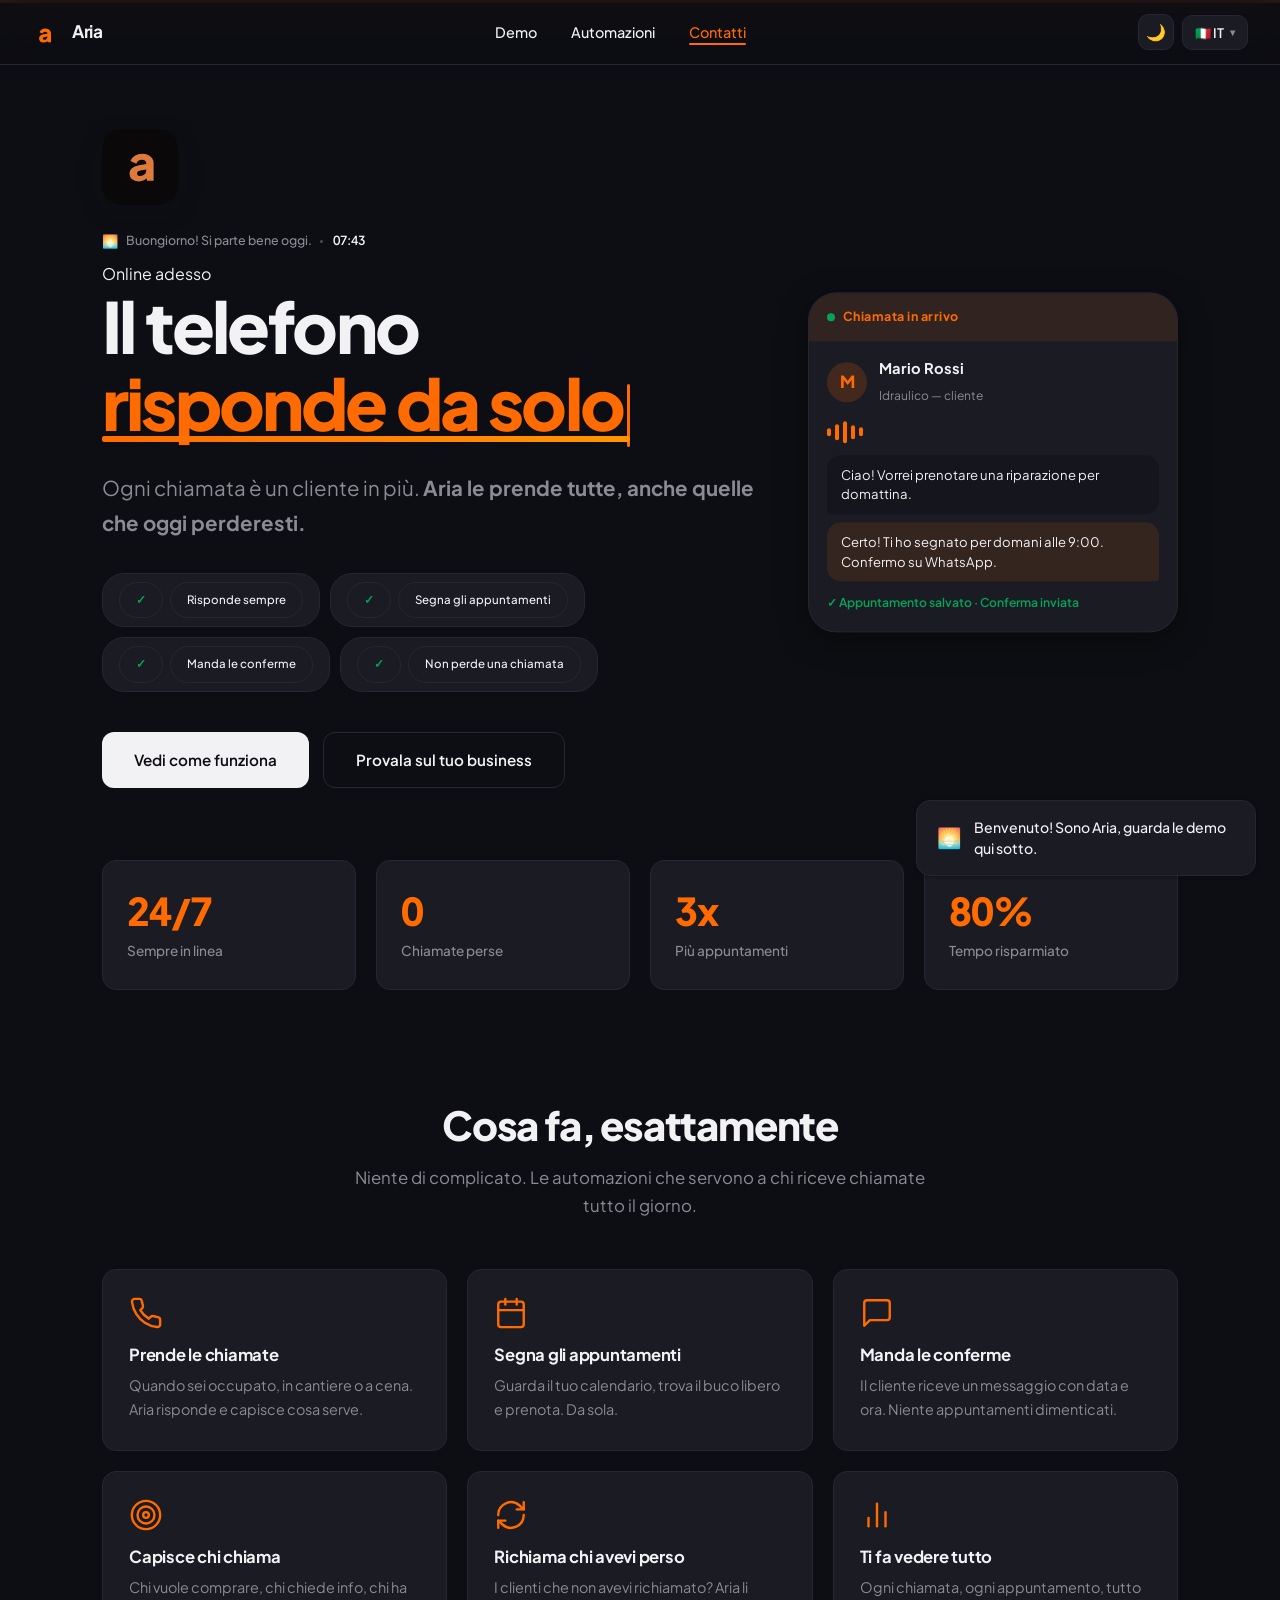
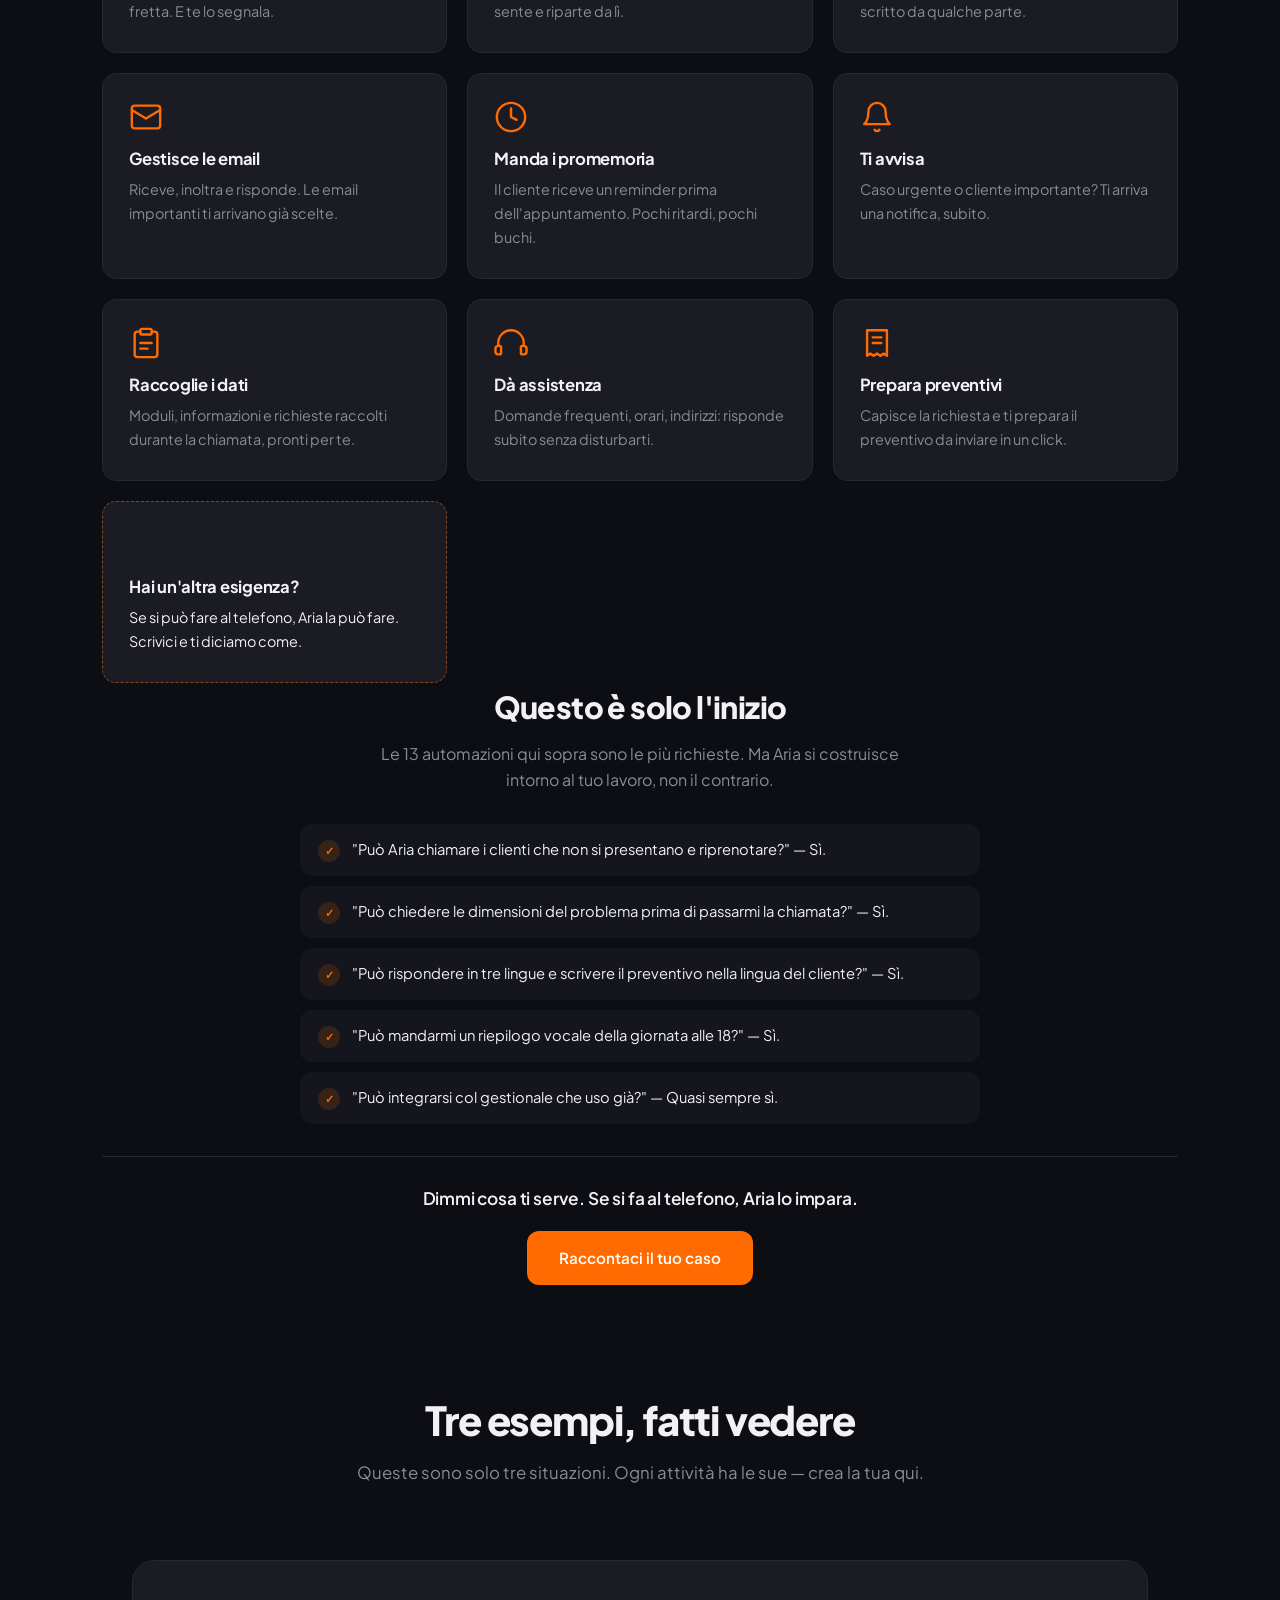
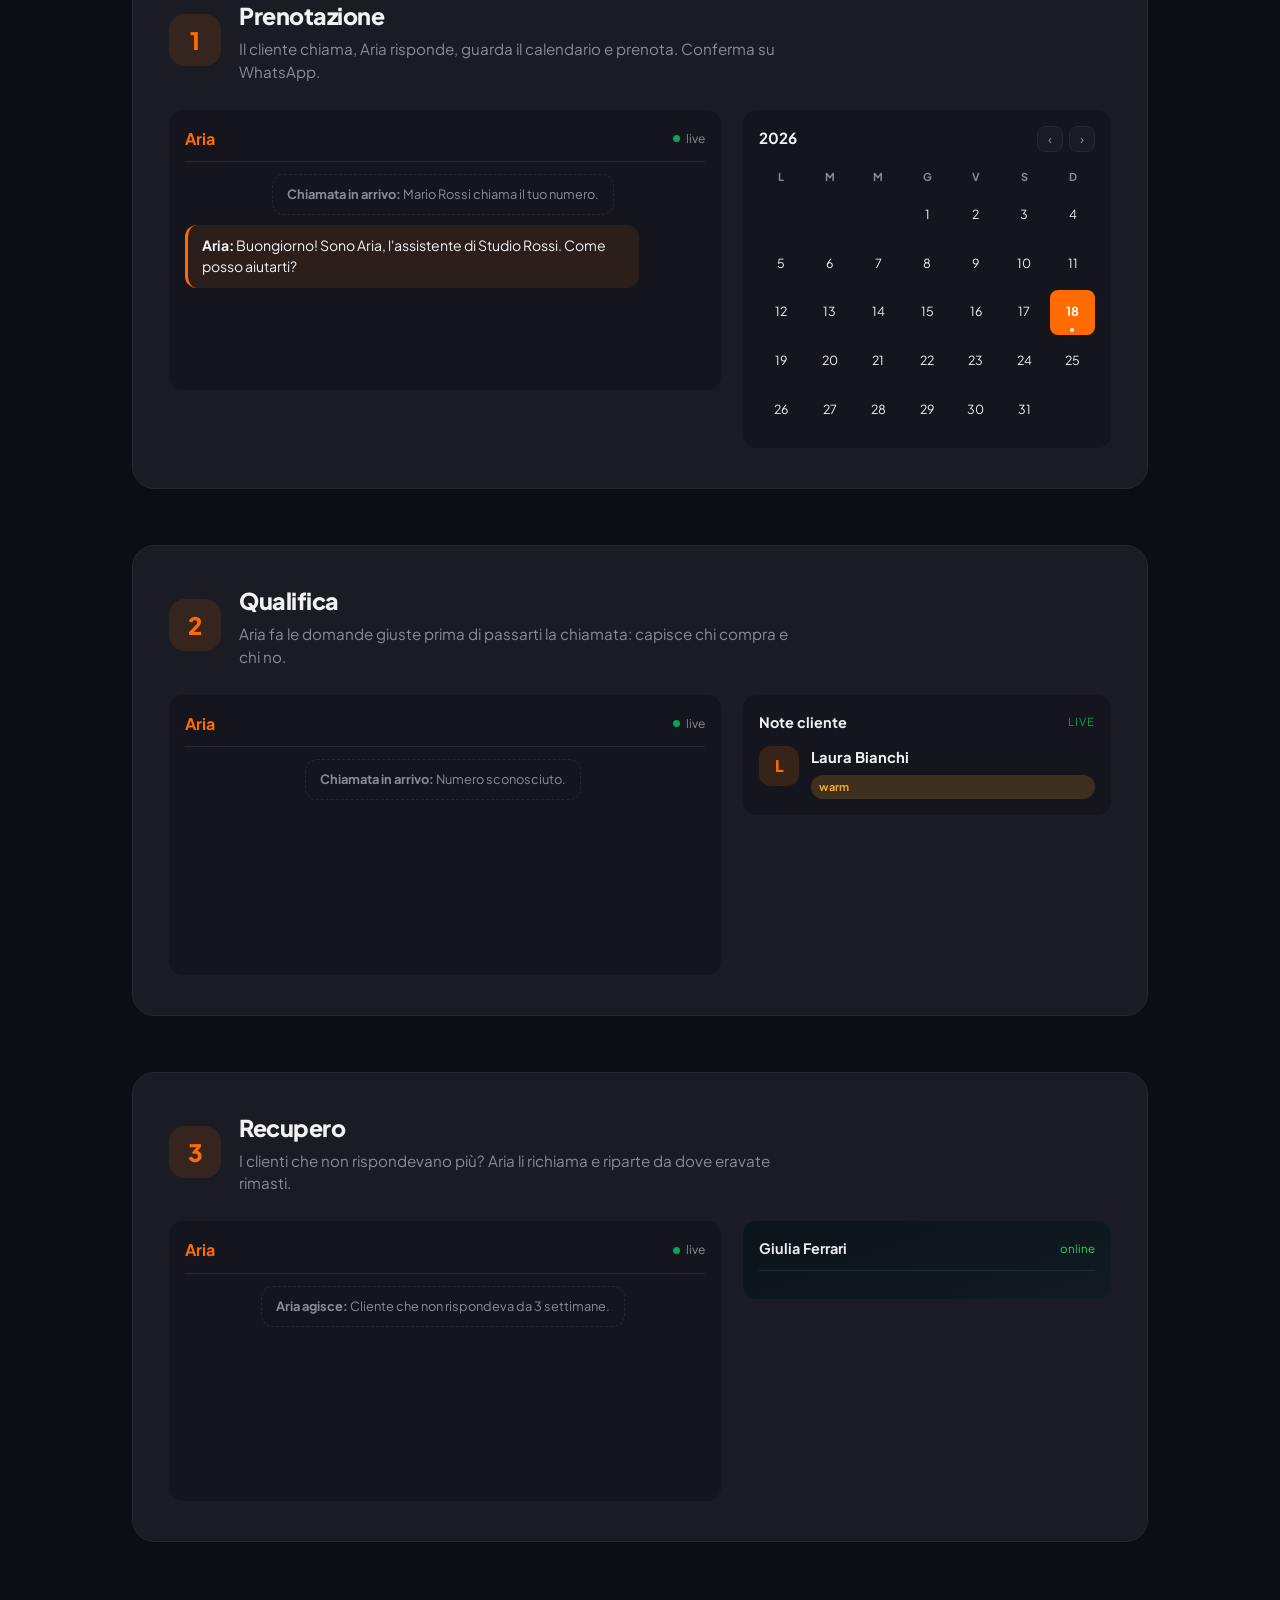
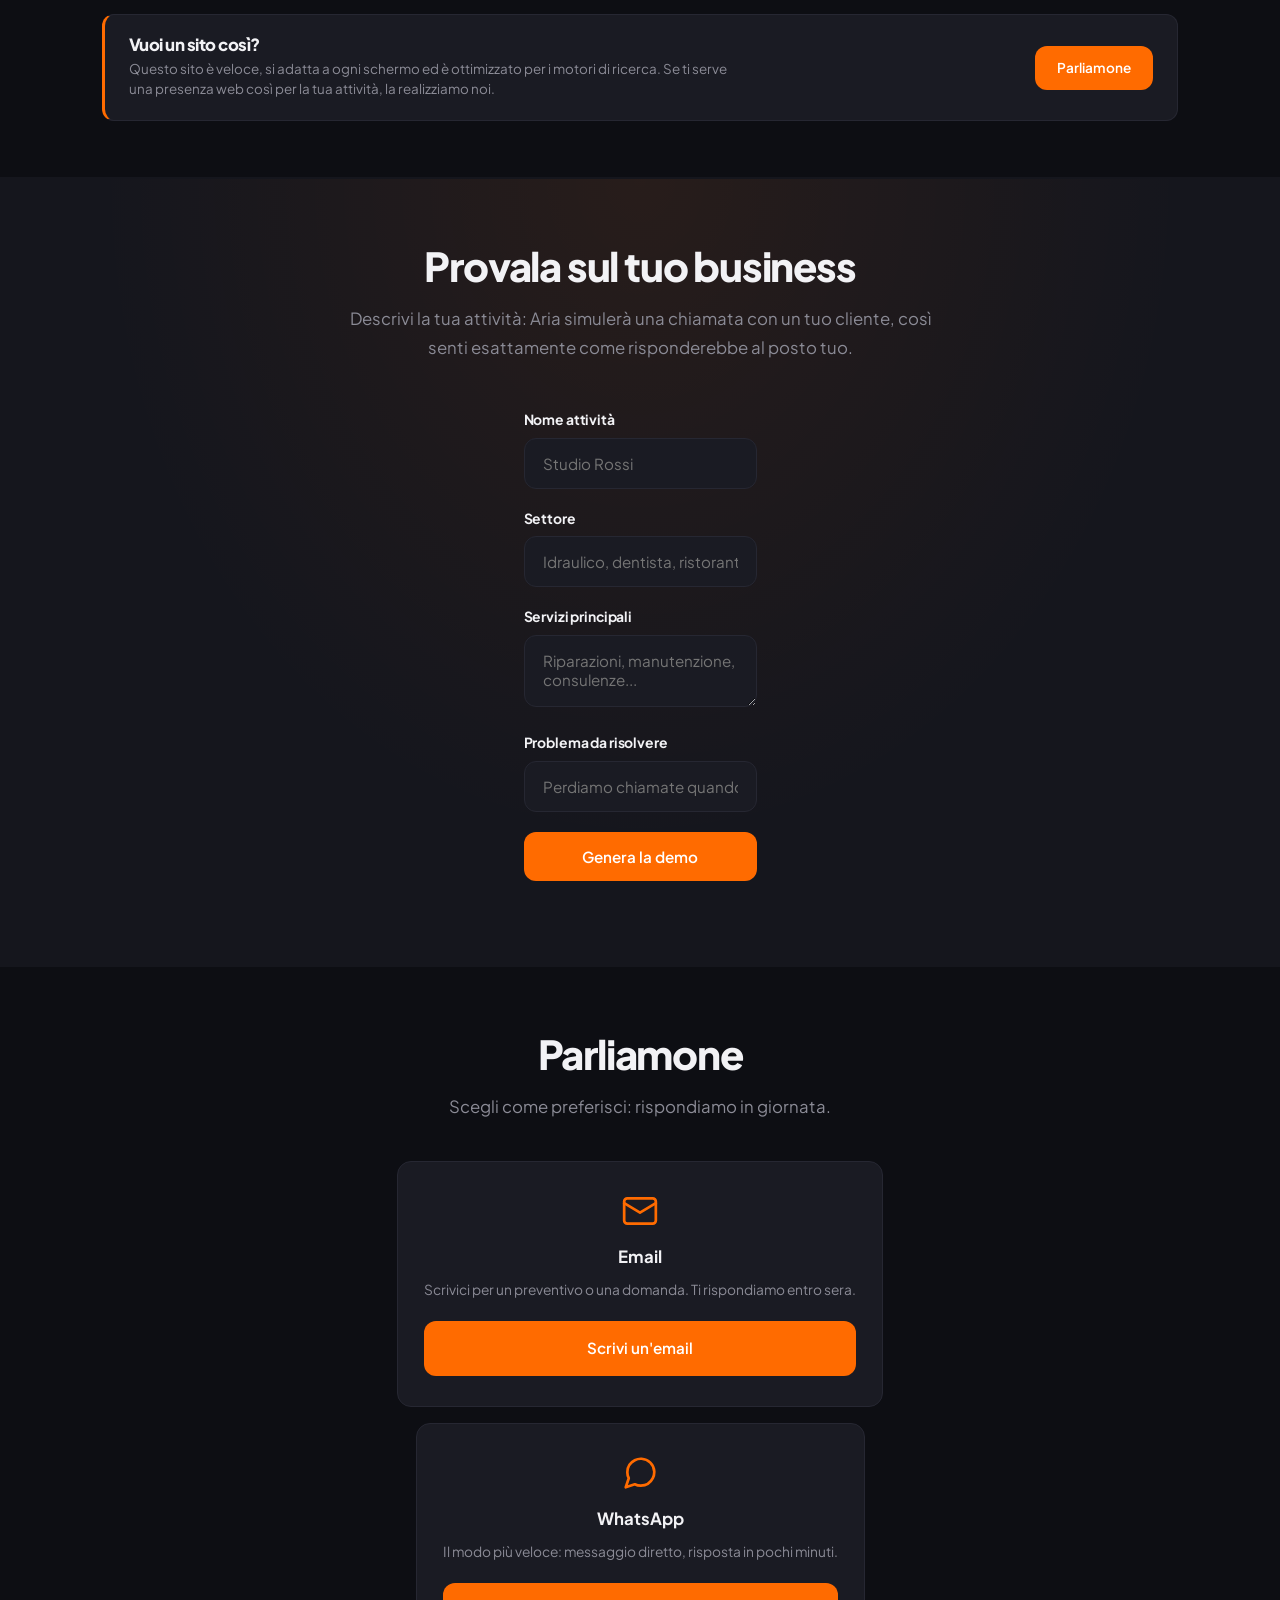
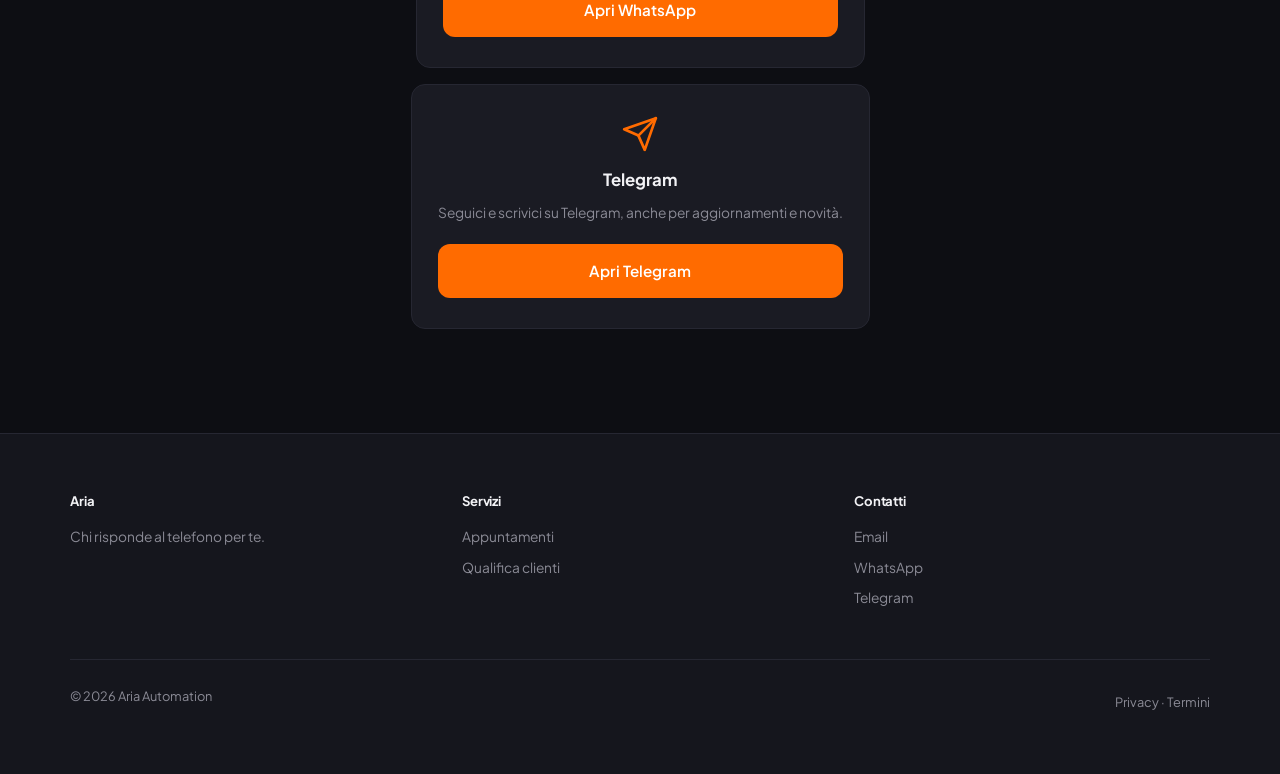
==== commit 5cdb7eee: "fix: cache-buster favicon/hero logo, rimosso riferimento vecchio logo (index.html)" ====
--- a/index.html
+++ b/index.html
@@ -4,7 +4,7 @@
 <meta charset="UTF-8">
 <meta name="viewport" content="width=device-width,initial-scale=1.0">
 <title>Aria — Risponde al telefono per te</title>
-<link rel="icon" type="image/svg+xml" href="favicon.svg">
+<link rel="icon" type="image/svg+xml" href="favicon.svg?v=2">
 <meta name="description" content="Aria risponde alle chiamate dei tuoi clienti, prende appuntamenti e manda conferme. Funziona anche quando non rispondi tu.">
 <link rel="preconnect" href="https://fonts.googleapis.com">
 <link rel="preconnect" href="https://fonts.gstatic.com" crossorigin>
@@ -48,7 +48,7 @@
 </div>
 </div>
 </div>
-<img id="heroLogo" src="logo-dark.svg" alt="Aria" style="width:76px;height:76px;border-radius:20px;margin-bottom:20px;box-shadow:0 8px 24px rgba(20,20,26,.18)">
+<img id="heroLogo" src="logo-dark.svg?v=2" alt="Aria" style="width:76px;height:76px;border-radius:20px;margin-bottom:20px;box-shadow:0 8px 24px rgba(20,20,26,.18)">
 <div class="time-greet" id="timeGreet" style="display:none">
 <span class="tg-icn" id="tgIcon"></span>
 <span id="tgText"></span>
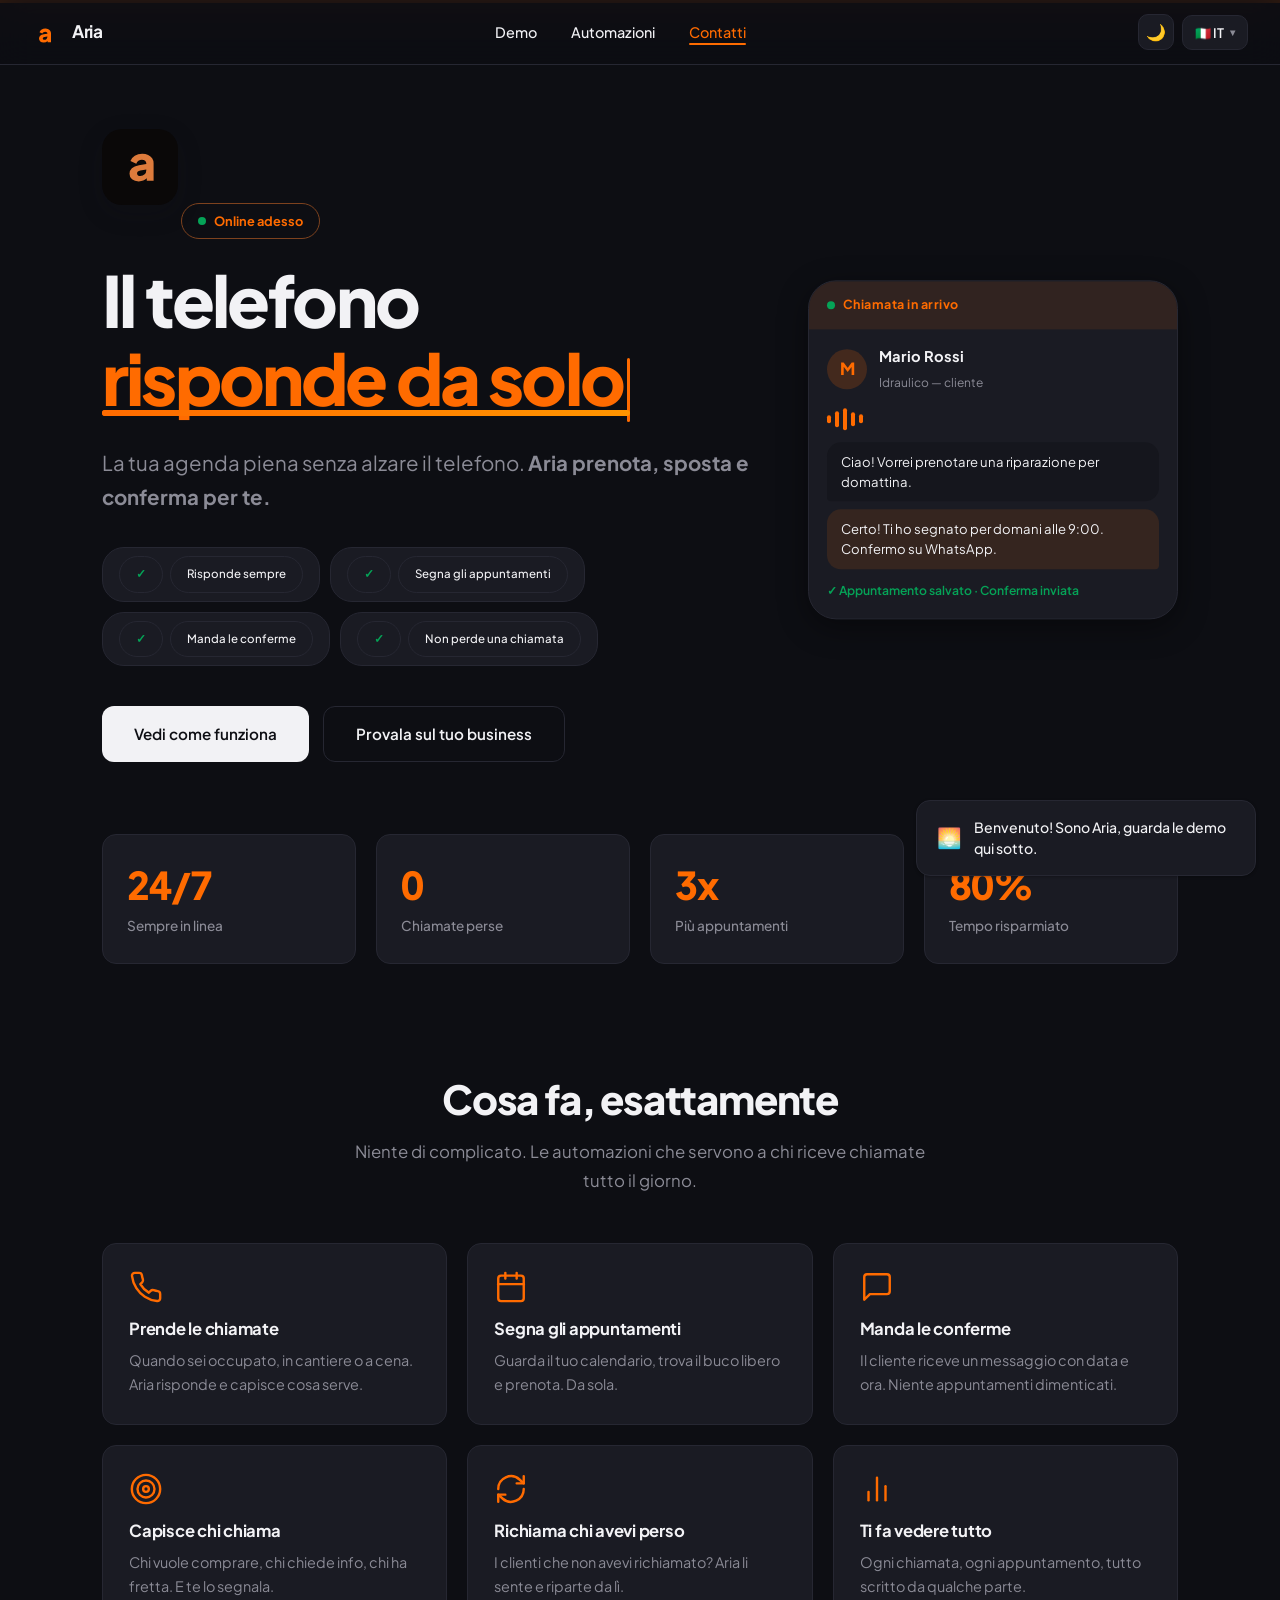
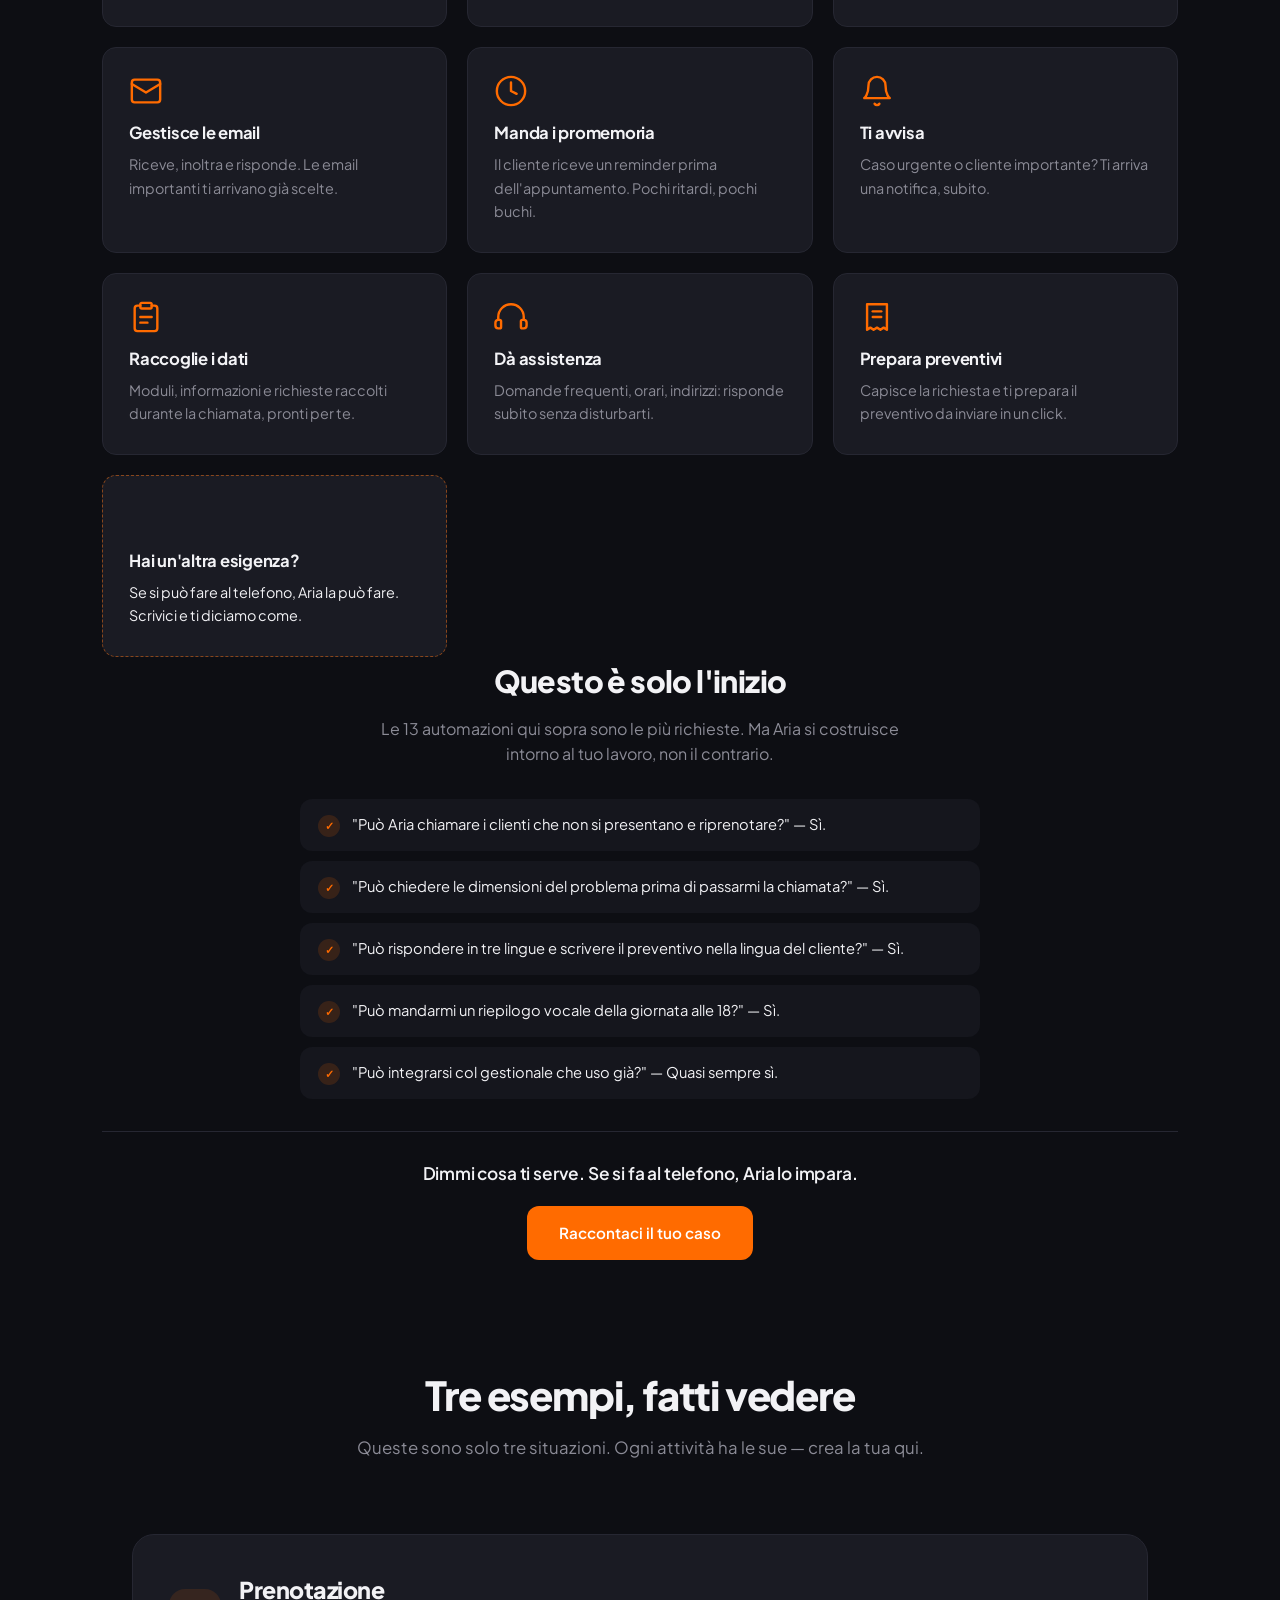
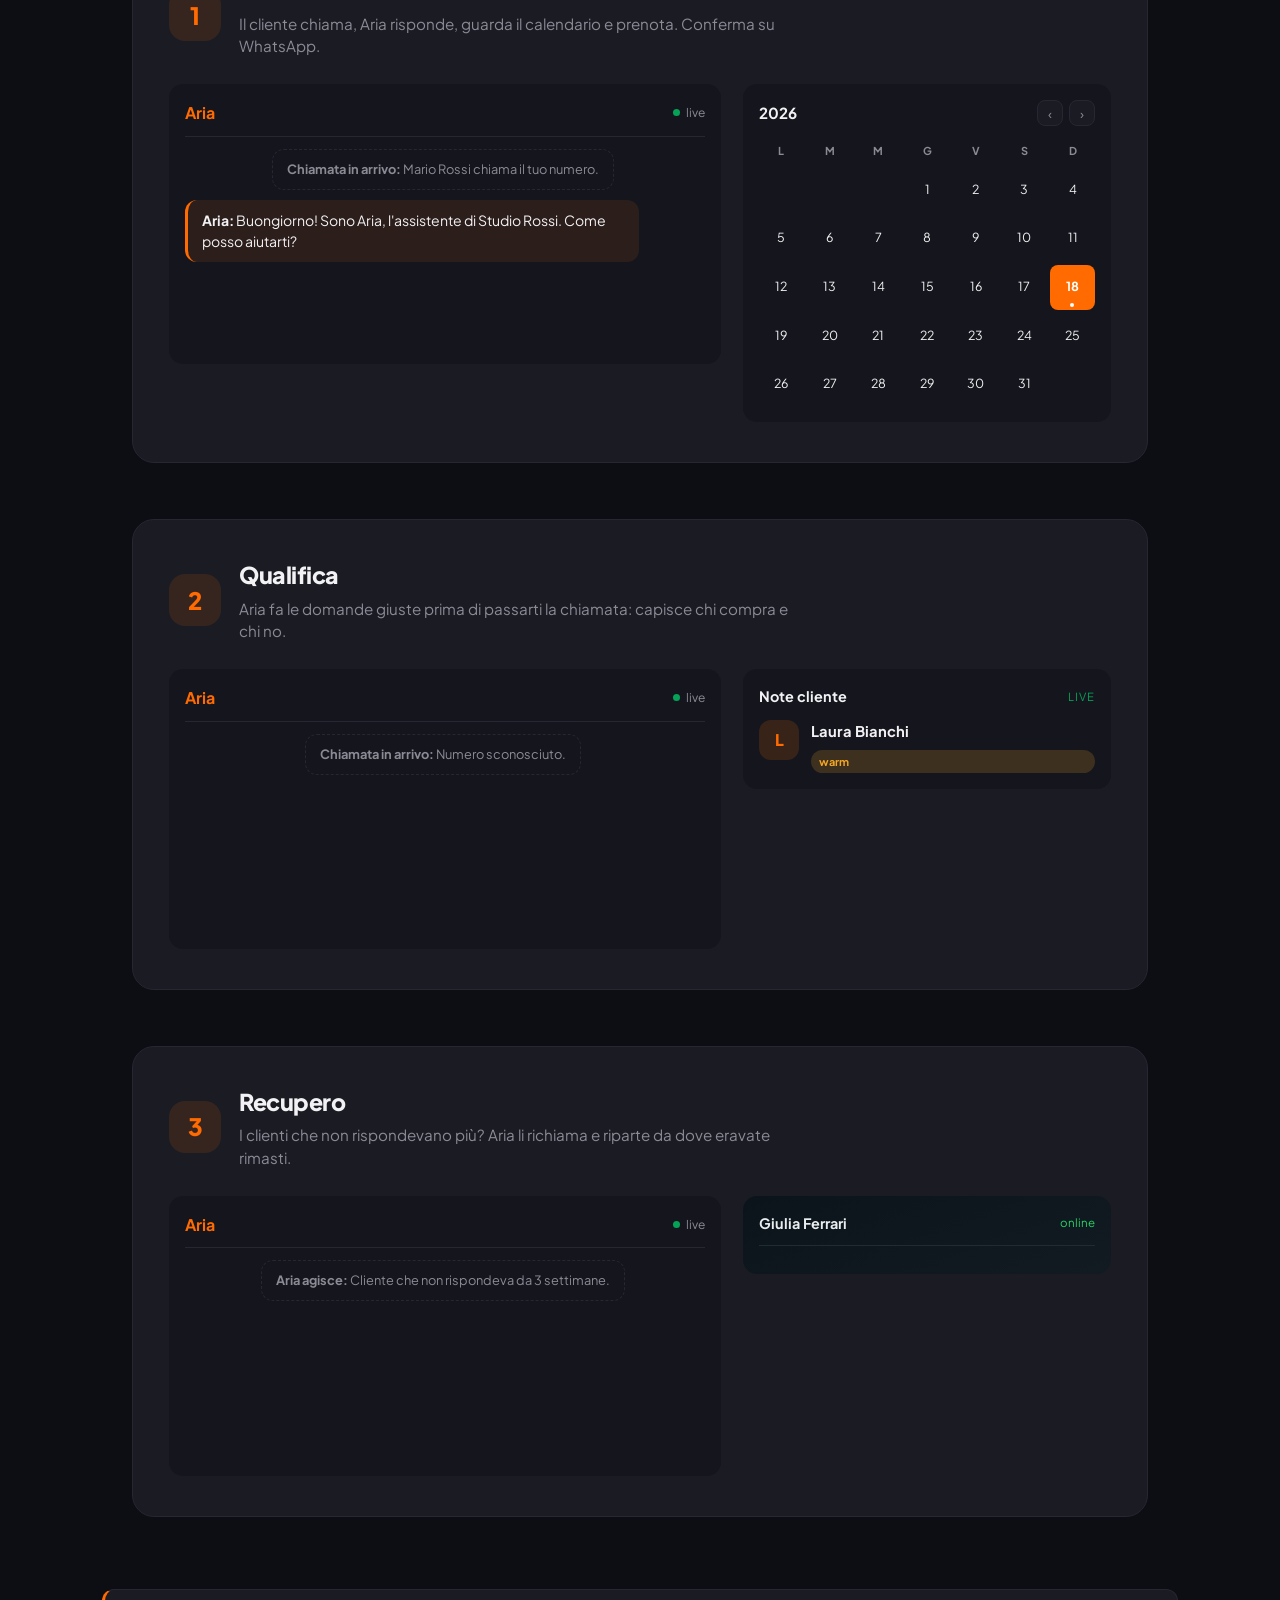
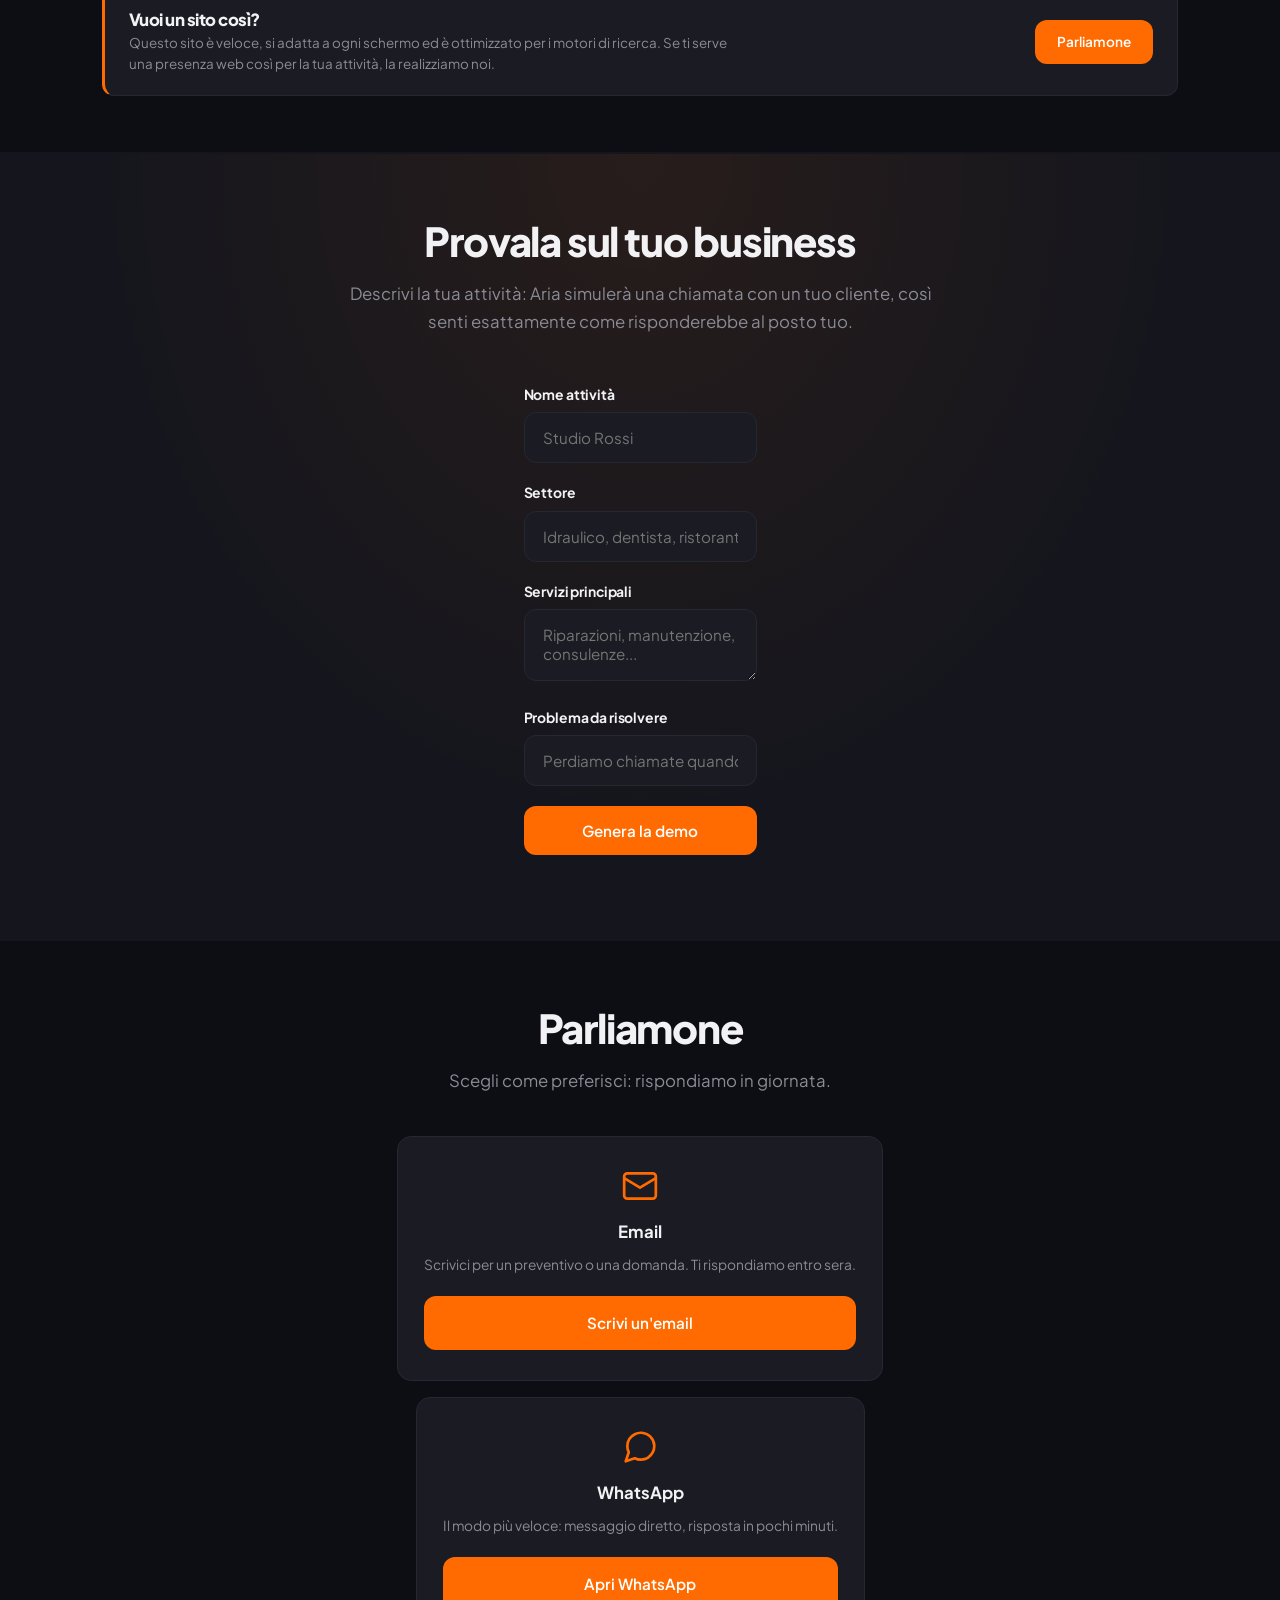
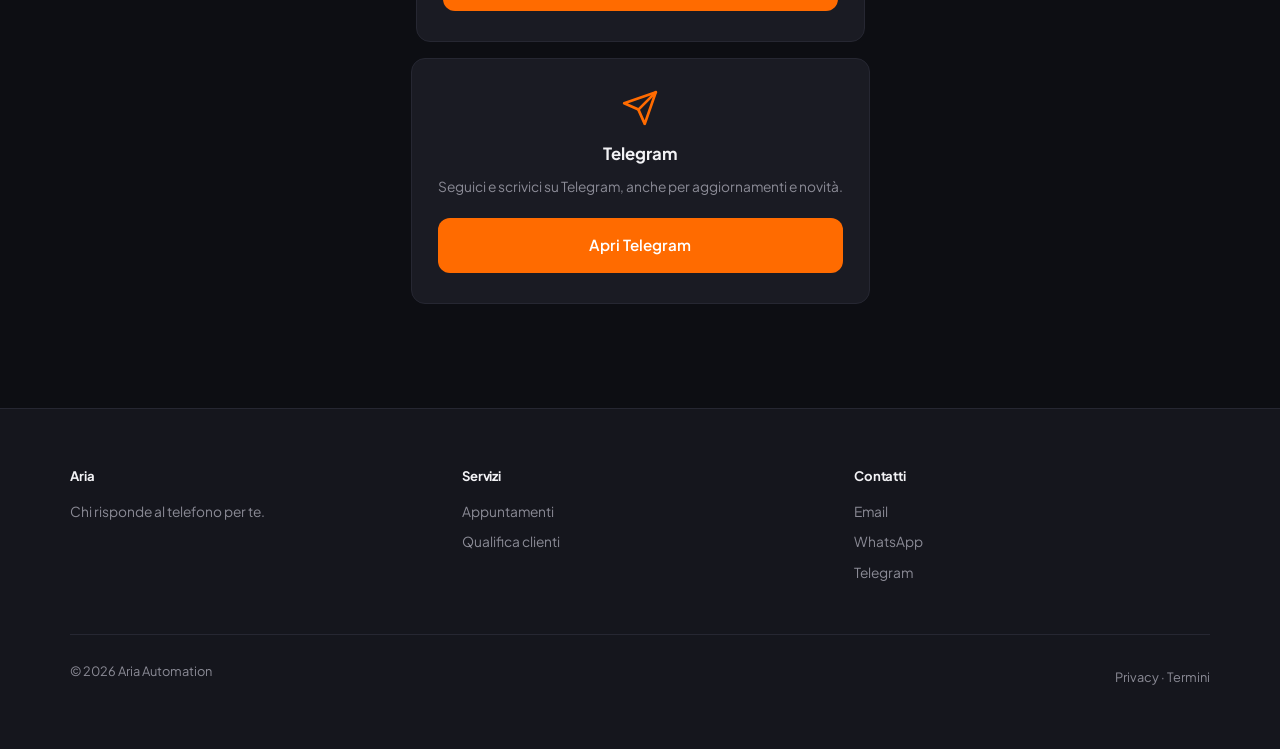
==== commit a99506b1: "rimuovo saluto temporale con orario da tutto il sito (index.html)" ====
--- a/index.html
+++ b/index.html
@@ -49,10 +49,6 @@
 </div>
 </div>
 <img id="heroLogo" src="logo-dark.svg?v=2" alt="Aria" style="width:76px;height:76px;border-radius:20px;margin-bottom:20px;box-shadow:0 8px 24px rgba(20,20,26,.18)">
-<div class="time-greet" id="timeGreet" style="display:none">
-<span class="tg-icn" id="tgIcon"></span>
-<span id="tgText"></span>
-</div>
 <div class="hero-badge"><span class="dot"></span><span data-i18n="hero.badge">Online adesso</span></div>
 <h1><span data-i18n="hero.title1">Il telefono</span> <span class="accent" data-i18n="hero.title2">risponde da solo.</span></h1>
 <p data-i18n-html="hero.subtitle">Aria prende le chiamate dei tuoi clienti, segna gli appuntamenti sul calendario e manda le conferme su WhatsApp. <strong>Tu fai il tuo lavoro, lei fa il resto.</strong></p>
--- a/style.css
+++ b/style.css
@@ -61,7 +61,7 @@
   .nav-links::-webkit-scrollbar{display:none}
   .nav-links a{font-size:.82em;padding:8px 10px;white-space:nowrap;border-radius:8px}
   .nav-links a.active{color:var(--accent)}
-  .nav-right{margin-left:auto}
+  .nav-right{margin-left:auto;display:flex;align-items:center;gap:10px;flex-shrink:0}
 }
 
 /* ═══ TIME GREETING ═══ */
@@ -412,8 +412,8 @@
 .hero h1 .w:nth-child(2){animation-delay:.35s}
 @keyframes wordIn{to{opacity:1;transform:none}}
 
-.hero h1 .type-wrap{display:inline-block;position:relative}
-.hero h1 .type-cursor{display:inline-block;width:3px;height:.9em;background:var(--accent);margin-left:4px;vertical-align:text-bottom;border-radius:2px;animation:cursorBlink 1s step-end infinite}
+.hero h1 .type-wrap,.aut-hero h1 .type-wrap{display:inline-block;position:relative}
+.hero h1 .type-cursor,.aut-hero h1 .type-cursor{display:inline-block;width:3px;height:.9em;background:var(--accent);margin-left:4px;vertical-align:text-bottom;border-radius:2px;animation:cursorBlink 1s step-end infinite}
 @keyframes cursorBlink{0%,100%{opacity:1}50%{opacity:0}}
 
 /* Sottolineatura animata sotto la parola accent */
@@ -429,7 +429,7 @@
 @media(prefers-reduced-motion:reduce){
   .hero h1 .w{animation:none;opacity:1;transform:none}
   .hero h1 .accent::after{animation:none;transform:scaleX(1)}
-  .hero h1 .type-cursor{animation:none}
+  .hero h1 .type-cursor,.aut-hero h1 .type-cursor{animation:none}
 }
 
 /* Spazio tra capabilities (full) e Tre esempi */
@@ -896,3 +896,22 @@
   .cal-day{font-size:.7em}
 }
 @media (prefers-reduced-motion:reduce){.wa-msg,.cal-day.booked,.crm-field{animation:none}}
+
+/* ═══ TRANSIZIONI DI PAGINA ═══ */
+@keyframes pageIn{
+  0%{opacity:0;transform:translateY(10px)}
+  100%{opacity:1;transform:translateY(0)}
+}
+@keyframes pageOut{
+  0%{opacity:1;transform:translateY(0)}
+  100%{opacity:0;transform:translateY(-8px)}
+}
+body.page-enter{animation:pageIn .45s cubic-bezier(.22,.9,.28,1) both}
+body.page-exit{animation:pageOut .26s cubic-bezier(.4,0,1,1) both}
+@media (prefers-reduced-motion:reduce){
+  body.page-enter,body.page-exit{animation:none}
+}
+
+/* ═══ HERO BADGE (index + automazioni) ═══ */
+.hero-badge{display:inline-flex;align-items:center;gap:8px;padding:7px 16px;border:1px solid color-mix(in srgb,var(--accent) 40%,var(--border));border-radius:99px;font-size:.8em;font-weight:700;color:var(--accent);margin-bottom:22px}
+.hero-badge .dot{width:8px;height:8px;border-radius:50%;background:var(--green);animation:pulse 2s infinite}
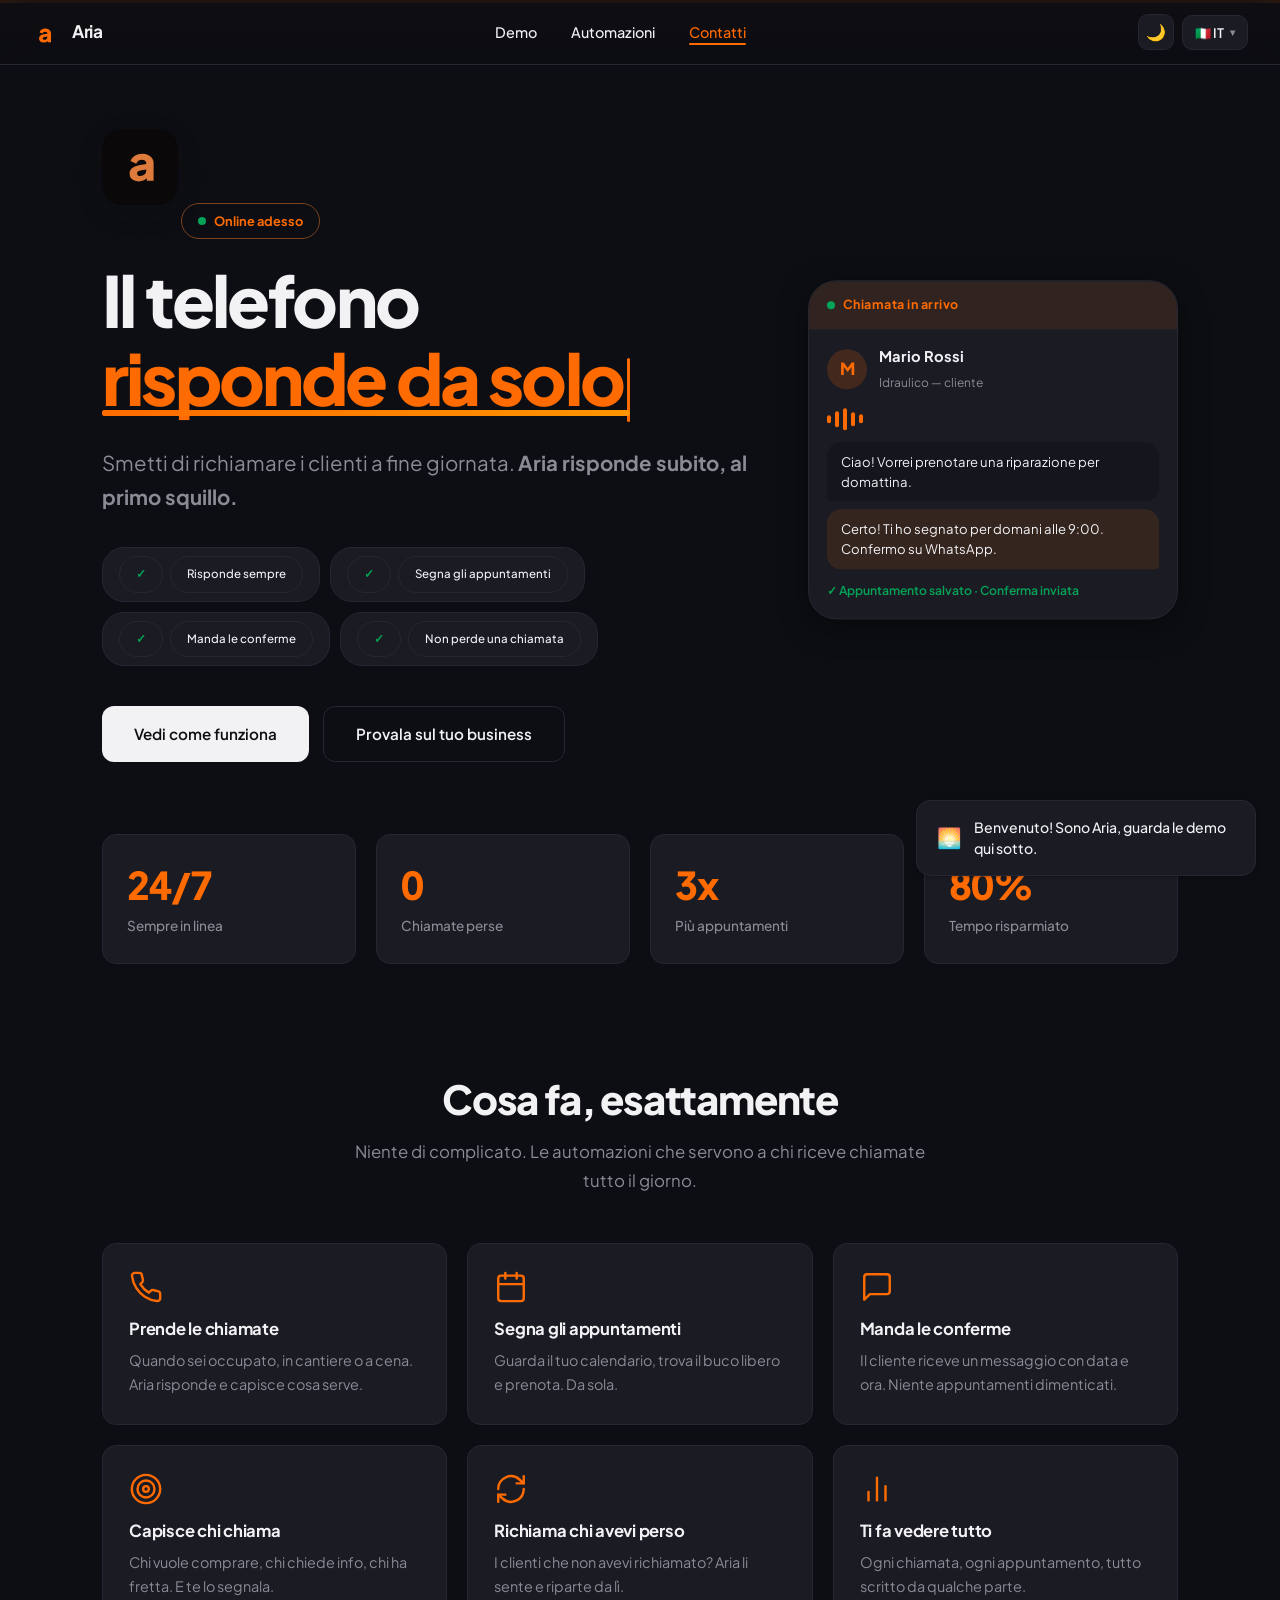
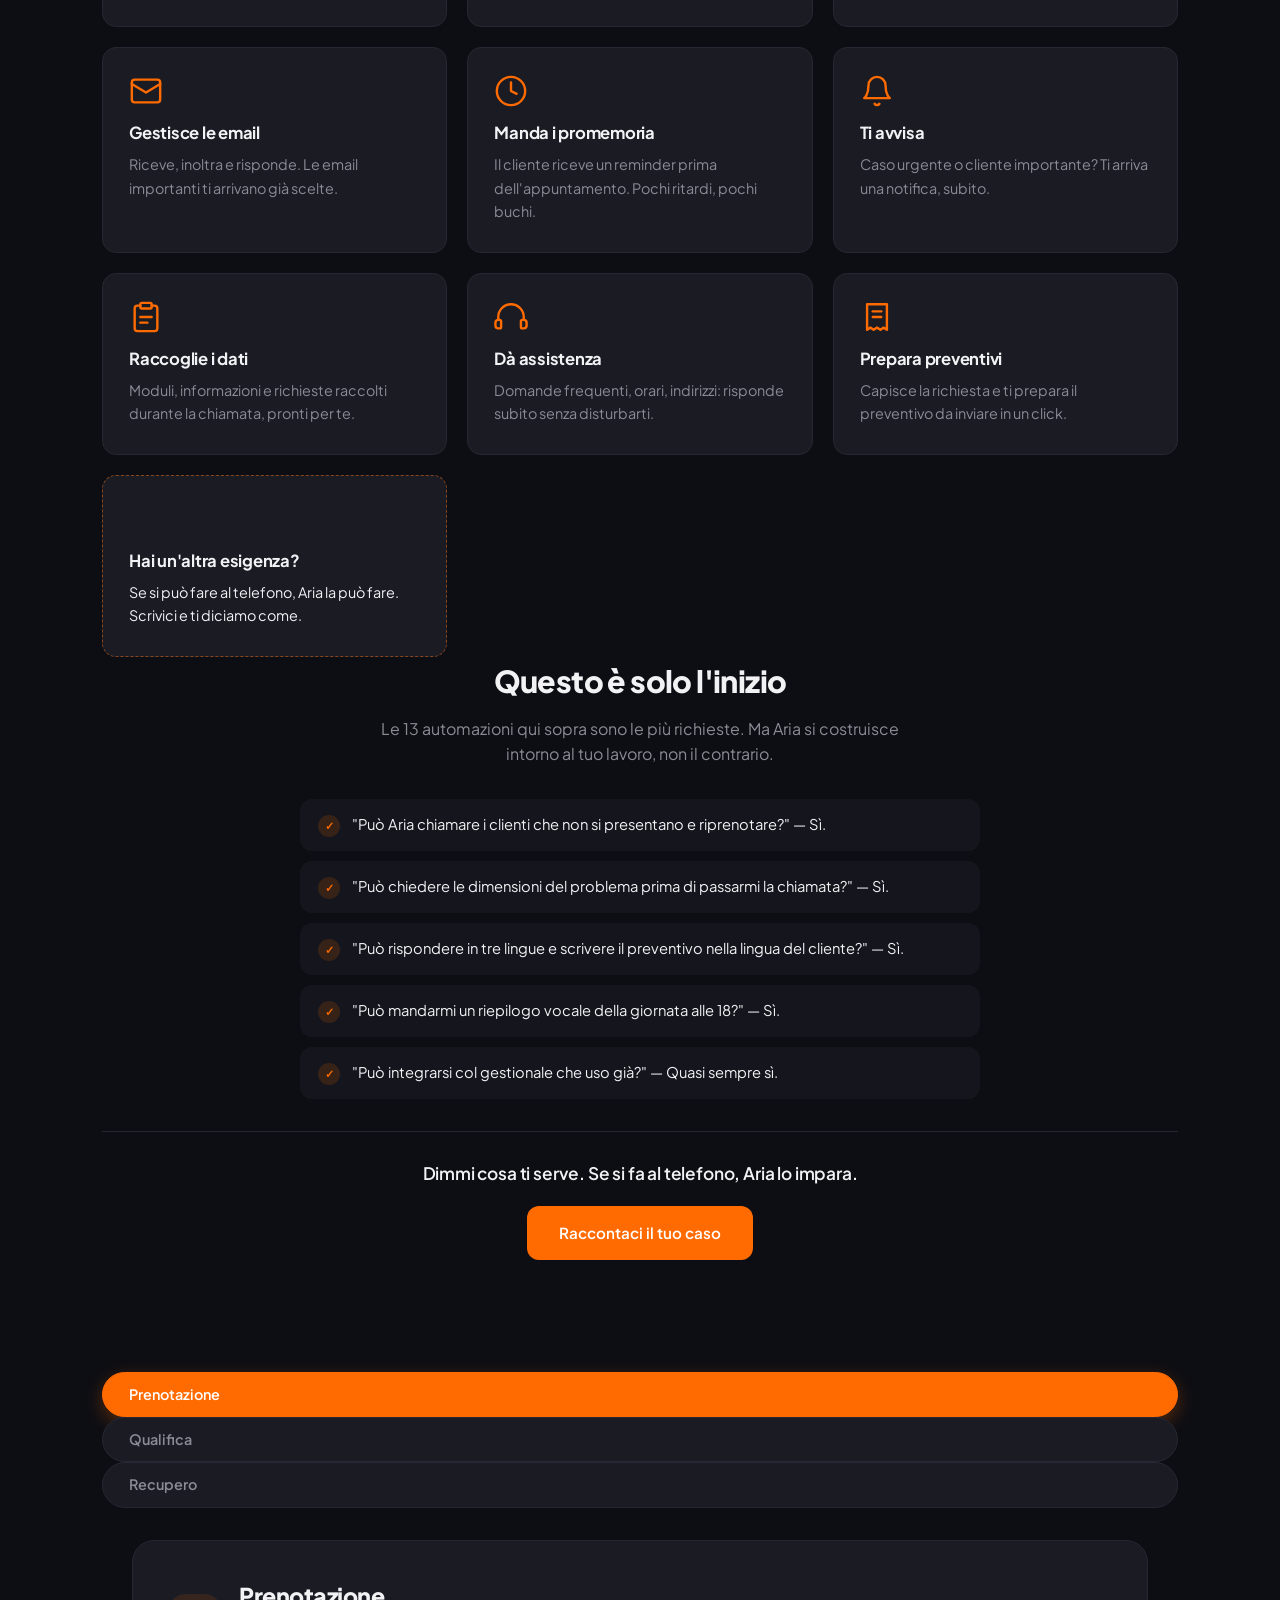
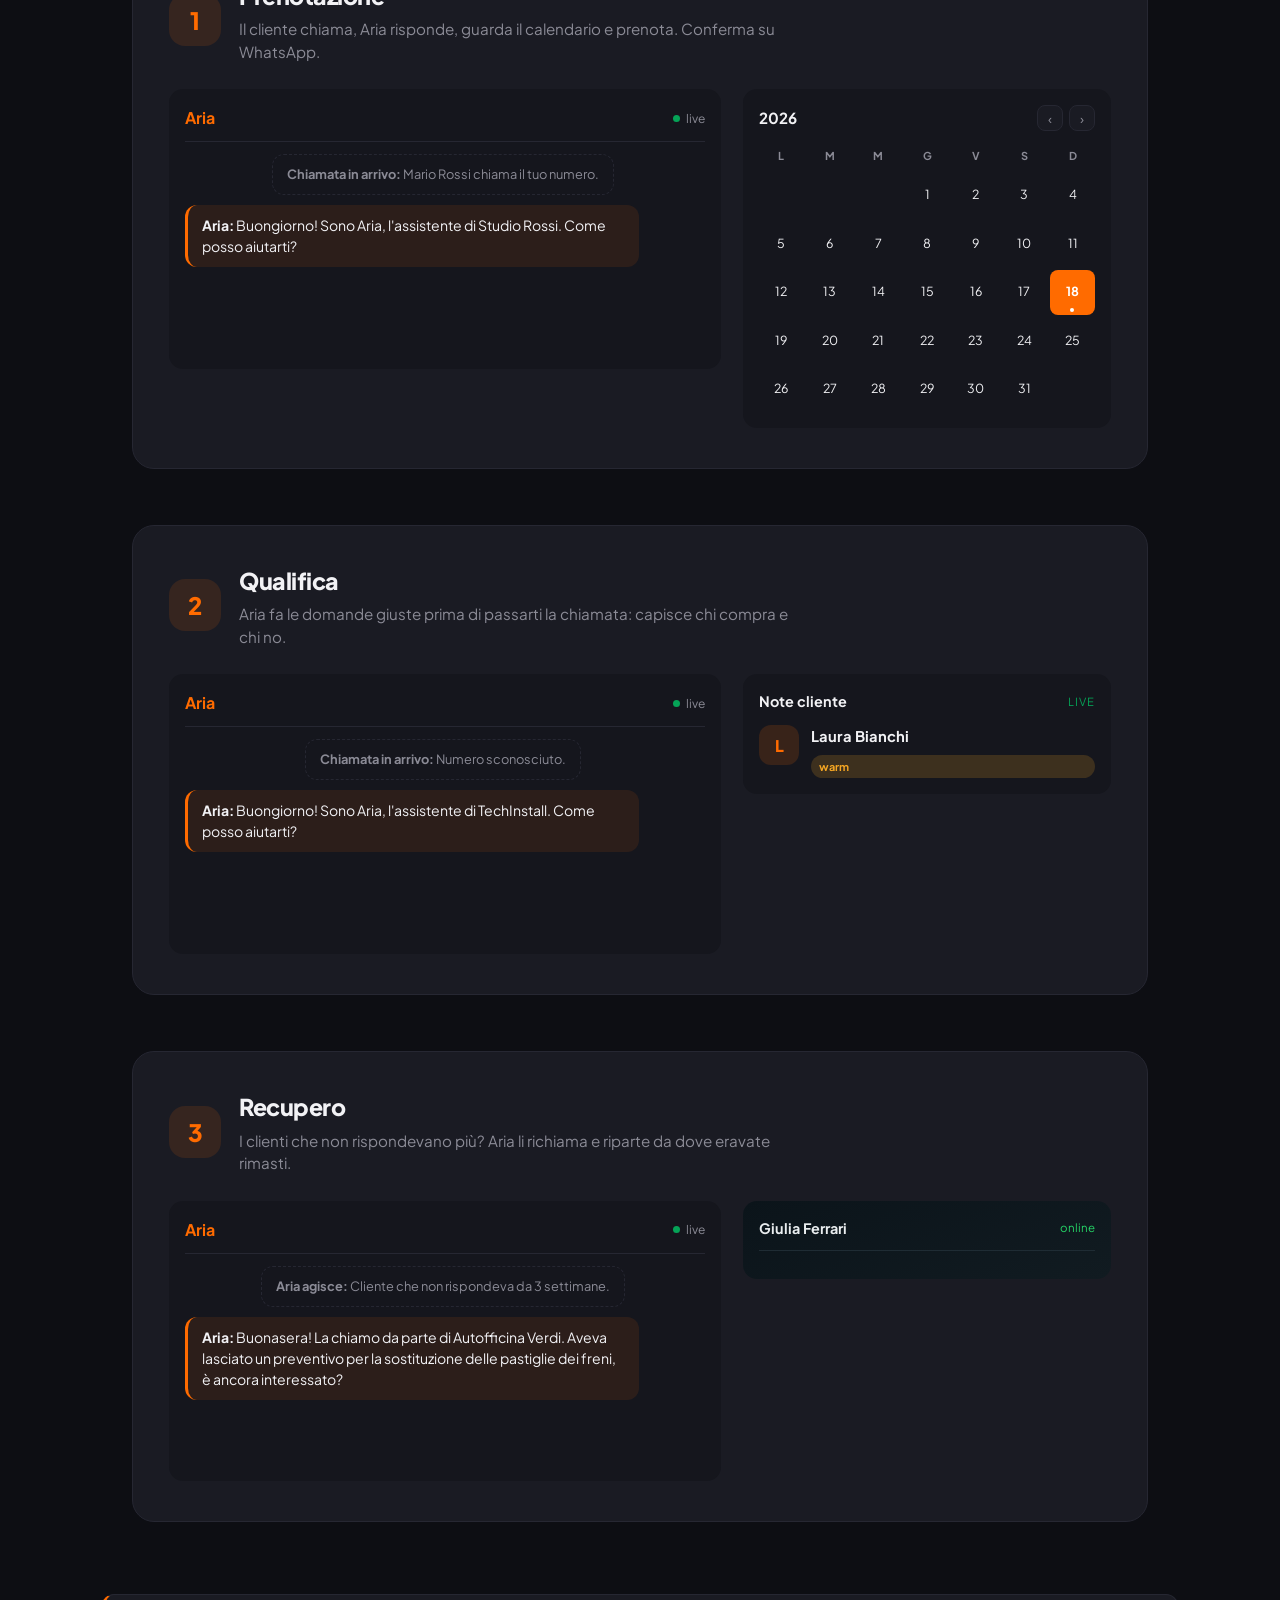
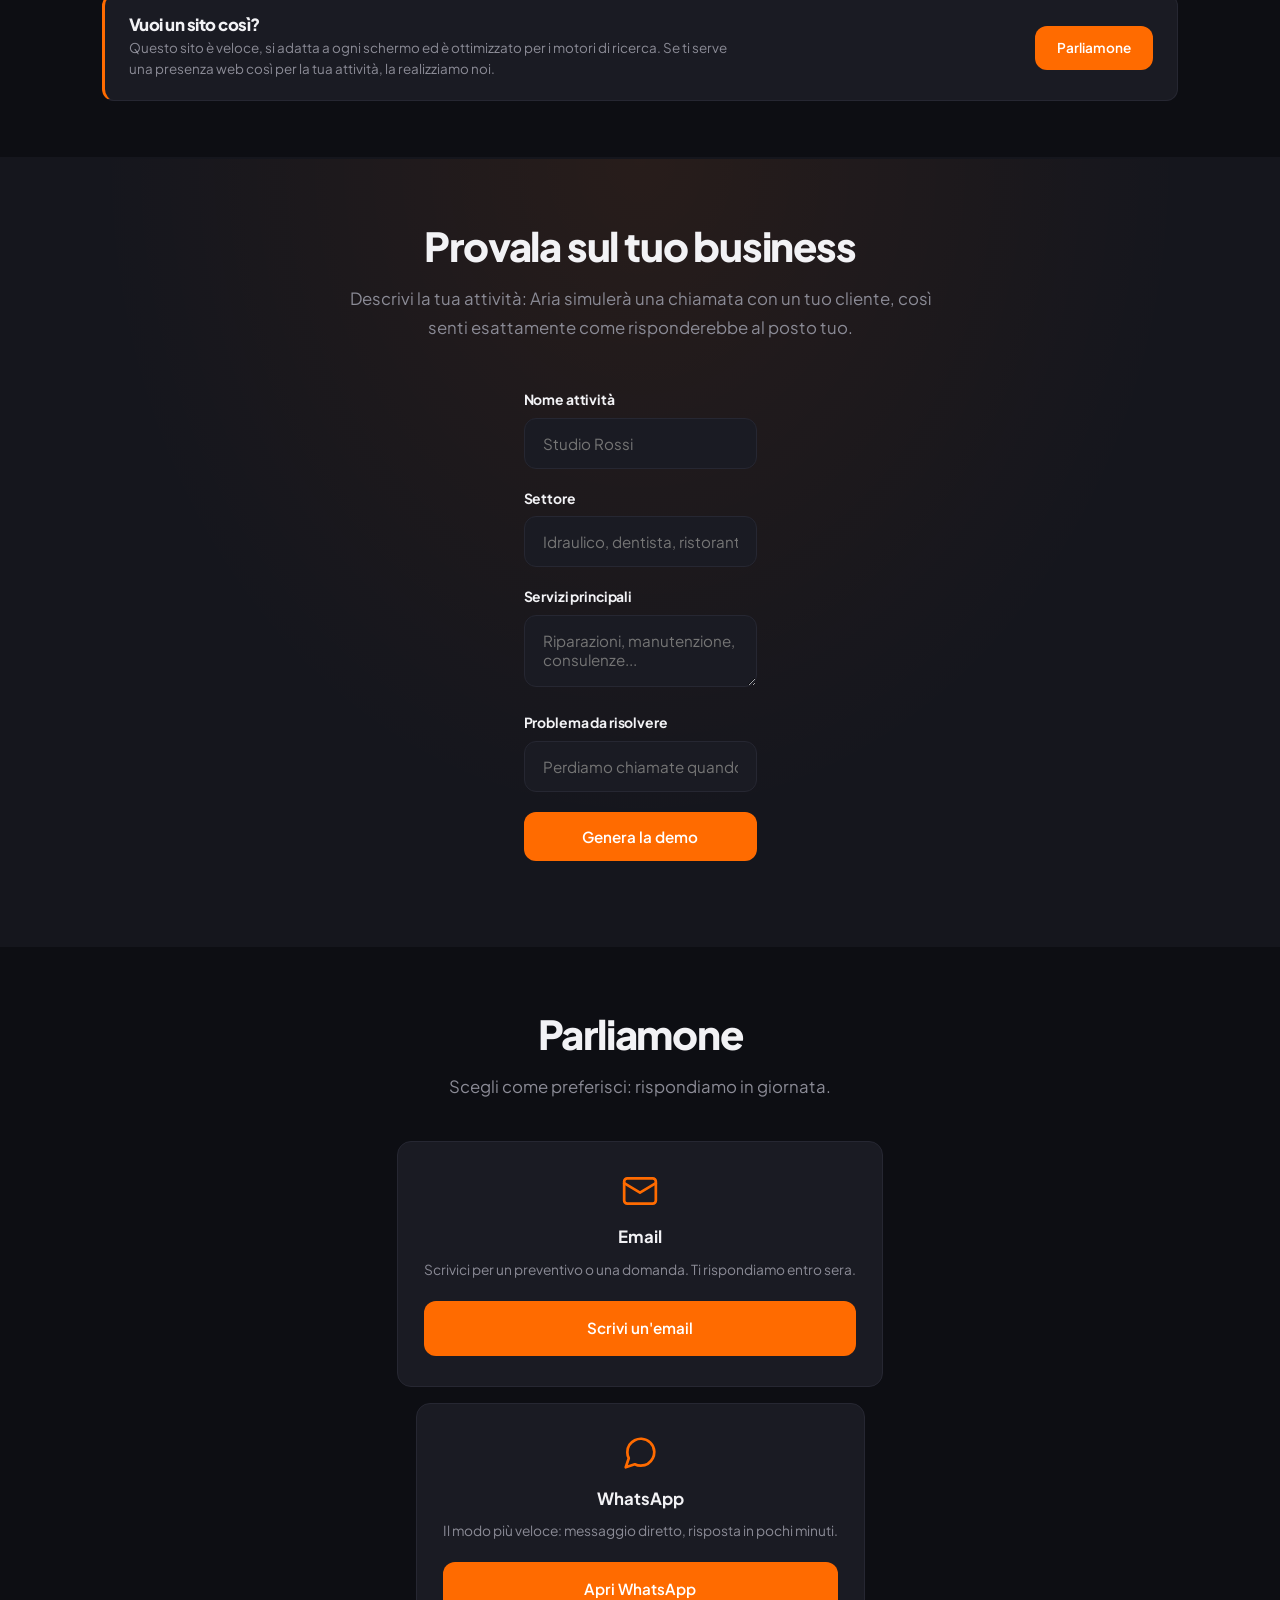
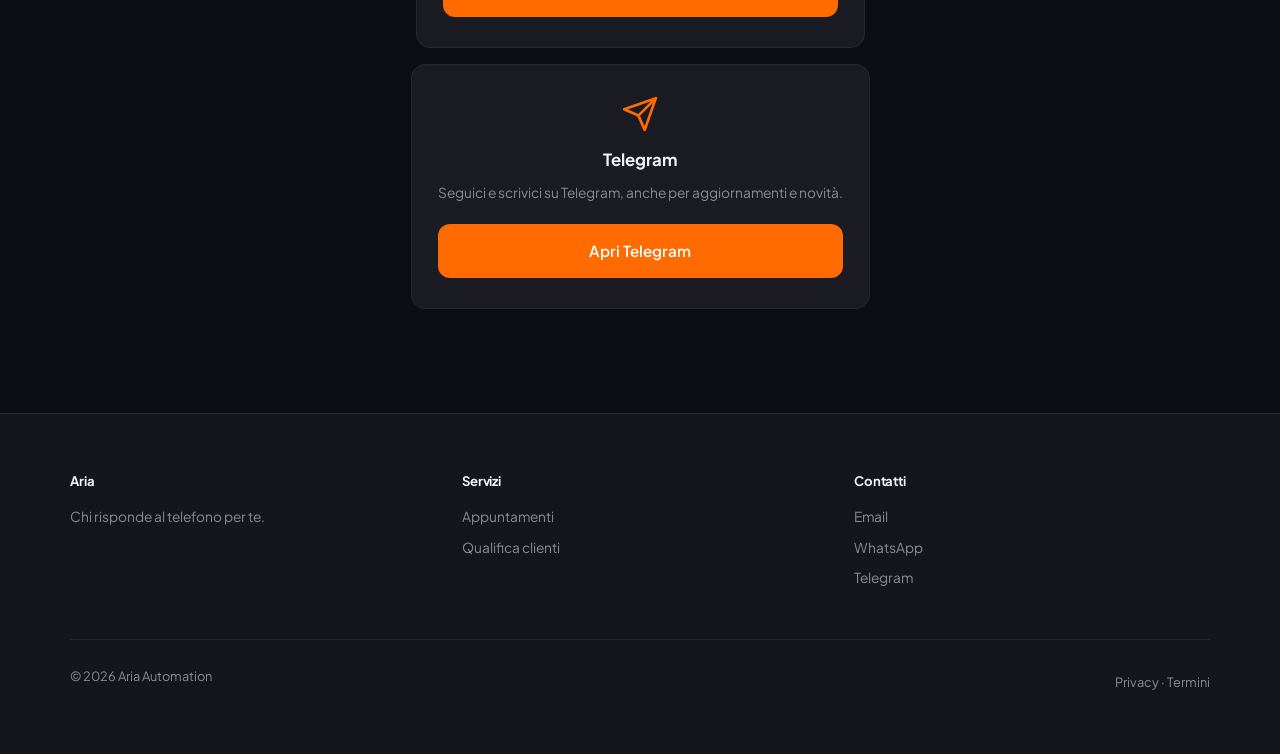
==== commit ecbadcb5: "fix: hero padding uniformi (logo stessa percezione), link Demo→#demo con anchor, anti-double-click t" ====
--- a/index.html
+++ b/index.html
@@ -89,7 +89,7 @@
 
 
 
-<section class="after-full" style="padding-top:48px;padding-bottom:32px">
+<section class="after-full" style="padding-top:48px;padding-bottom:32px" id="demo">
 <div class="sec-head reveal" style="text-align:center;max-width:600px;margin:0 auto 40px">
 <h2 data-i18n="demoBanner.title">Tre esempi, fatti vedere</h2>
 <p class="sub" data-i18n-html="demoBanner.text">Queste sono solo tre situazioni. Ogni attività ha le sue — <a href="#personalizza" style="color:inherit;font-weight:600">crea la tua qui</a>.</p>
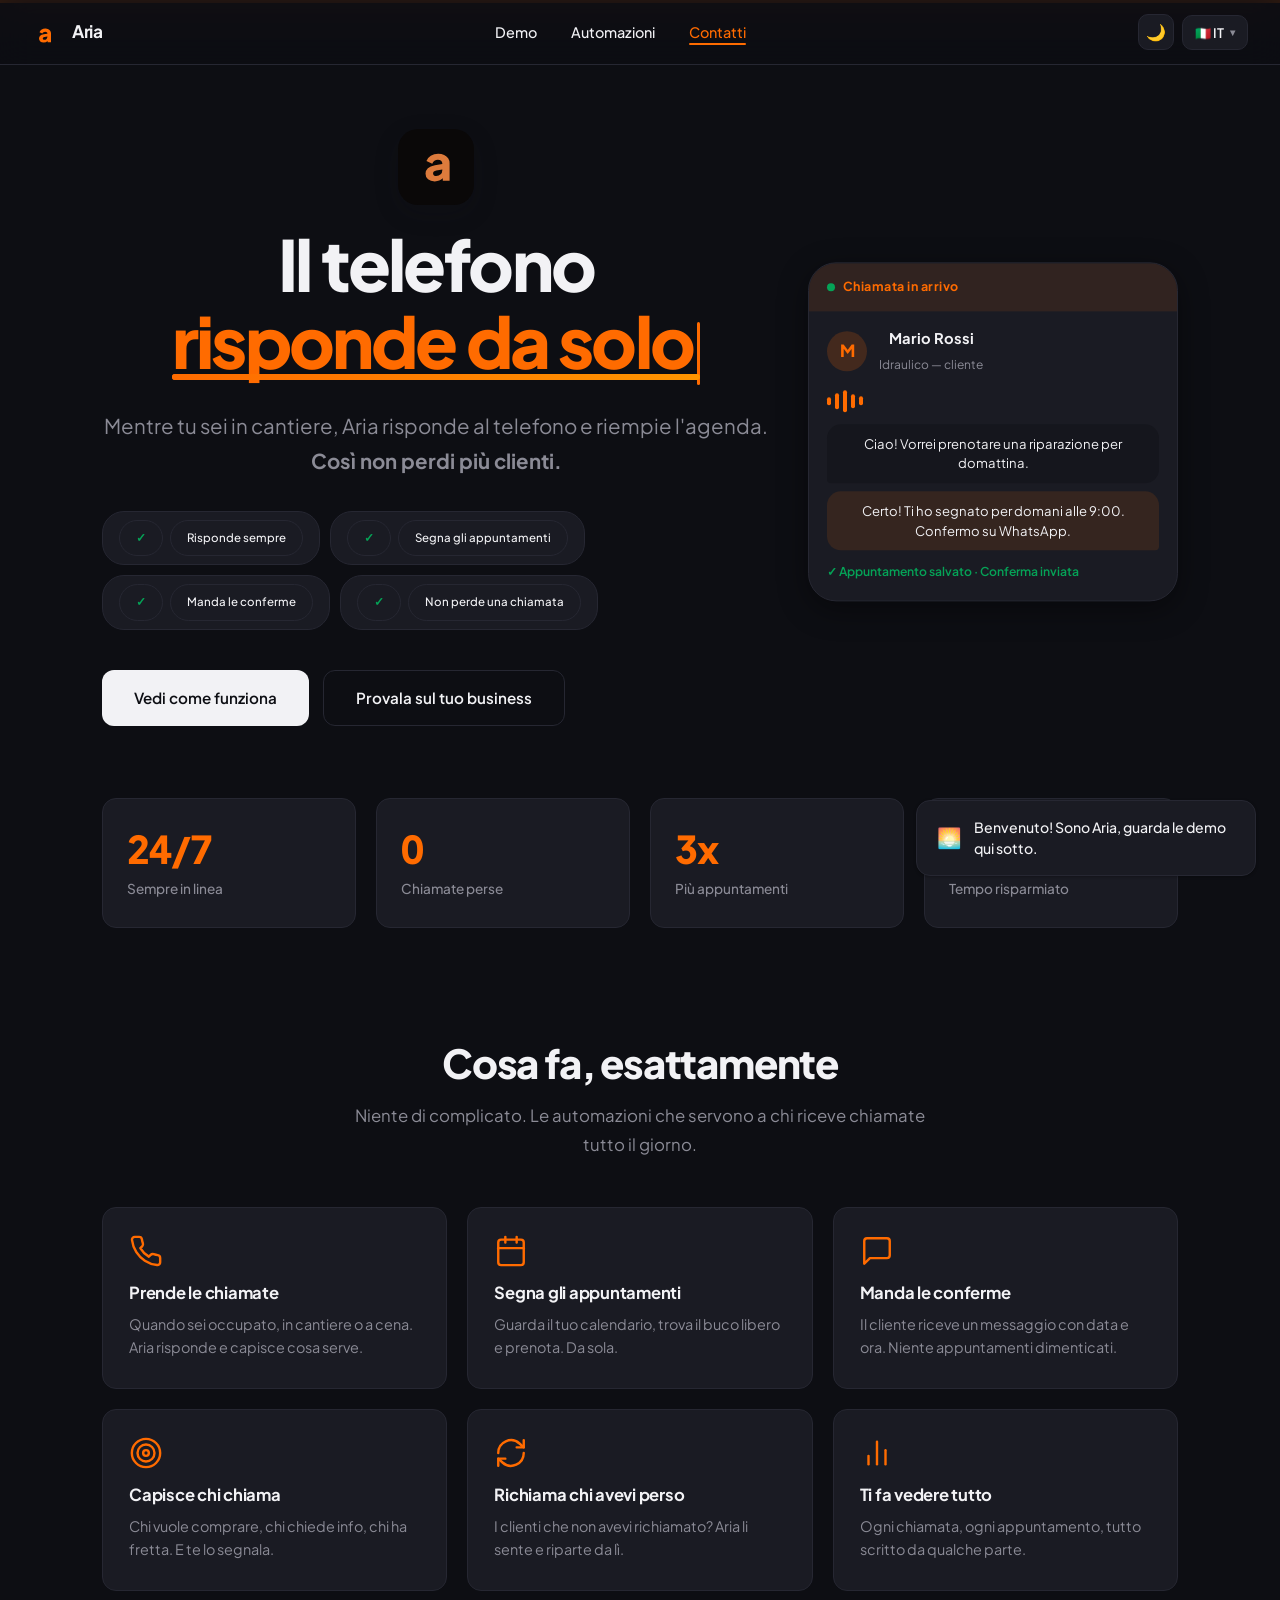
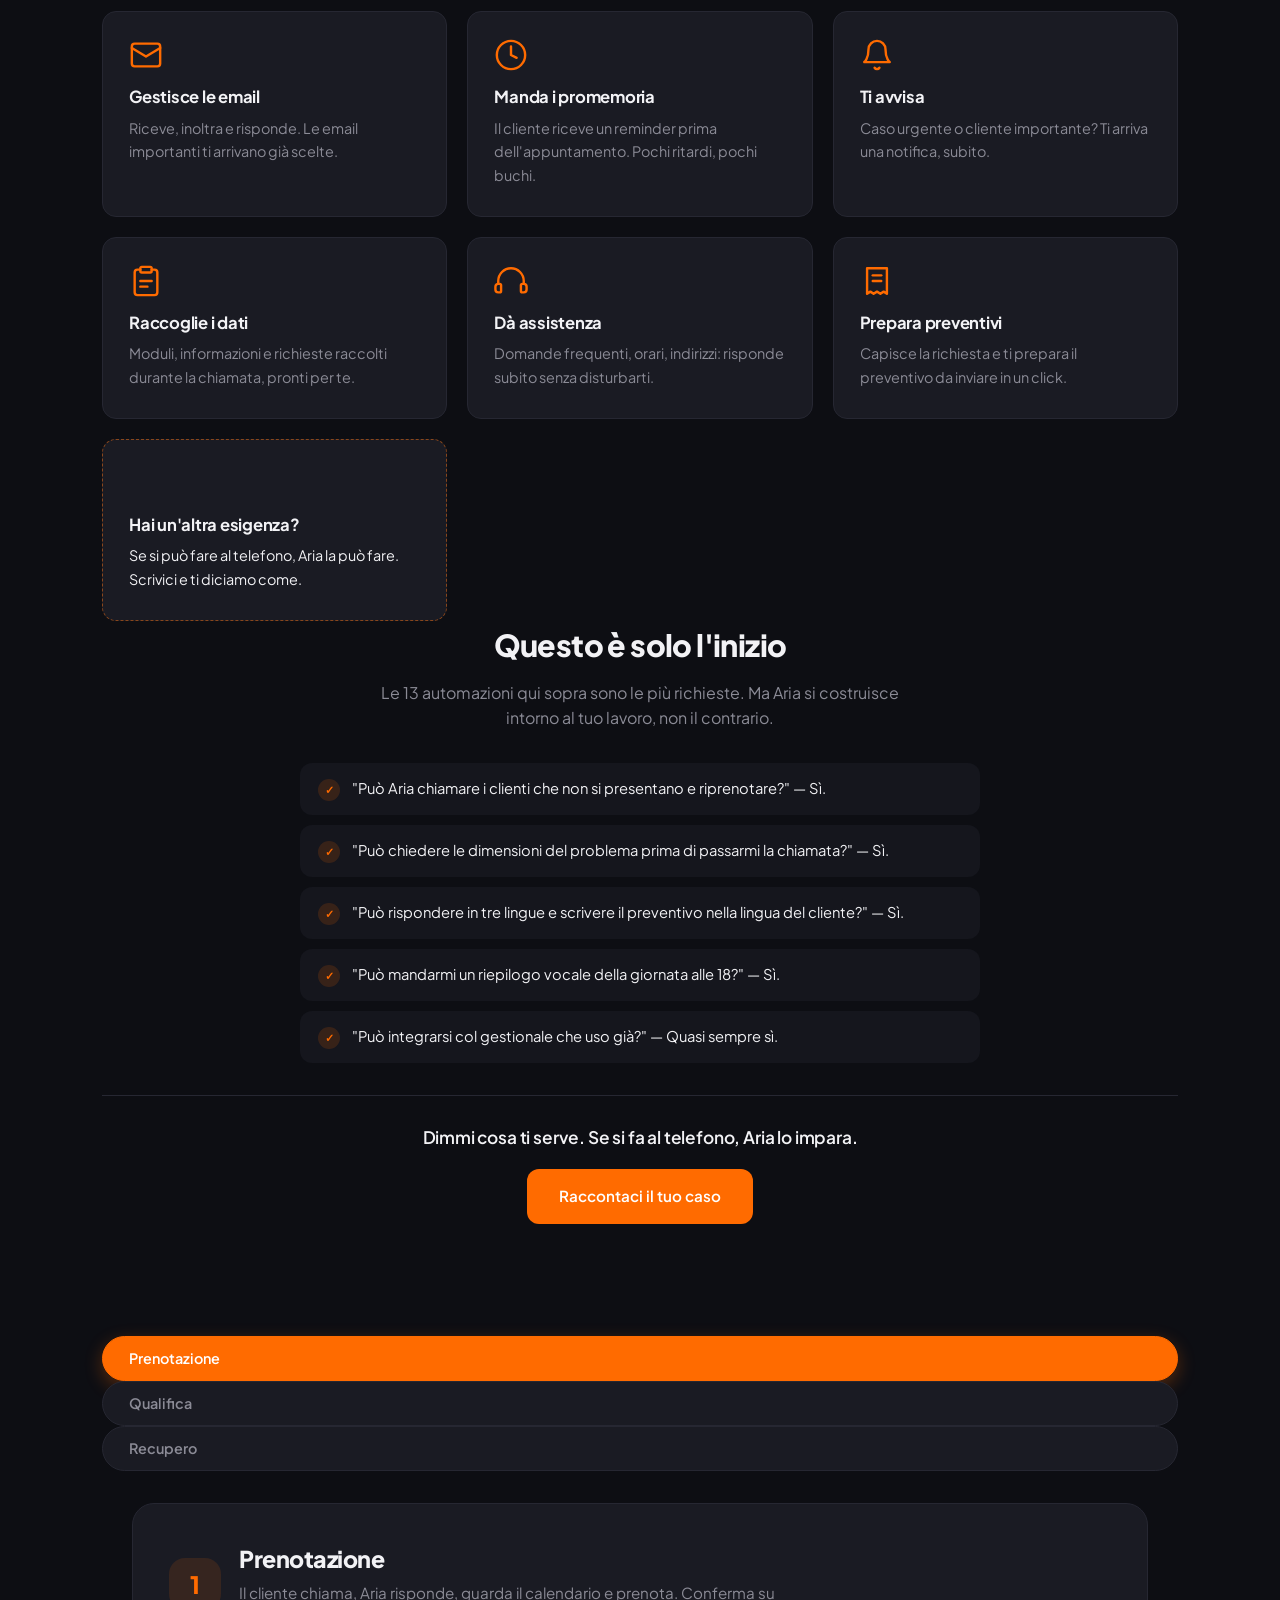
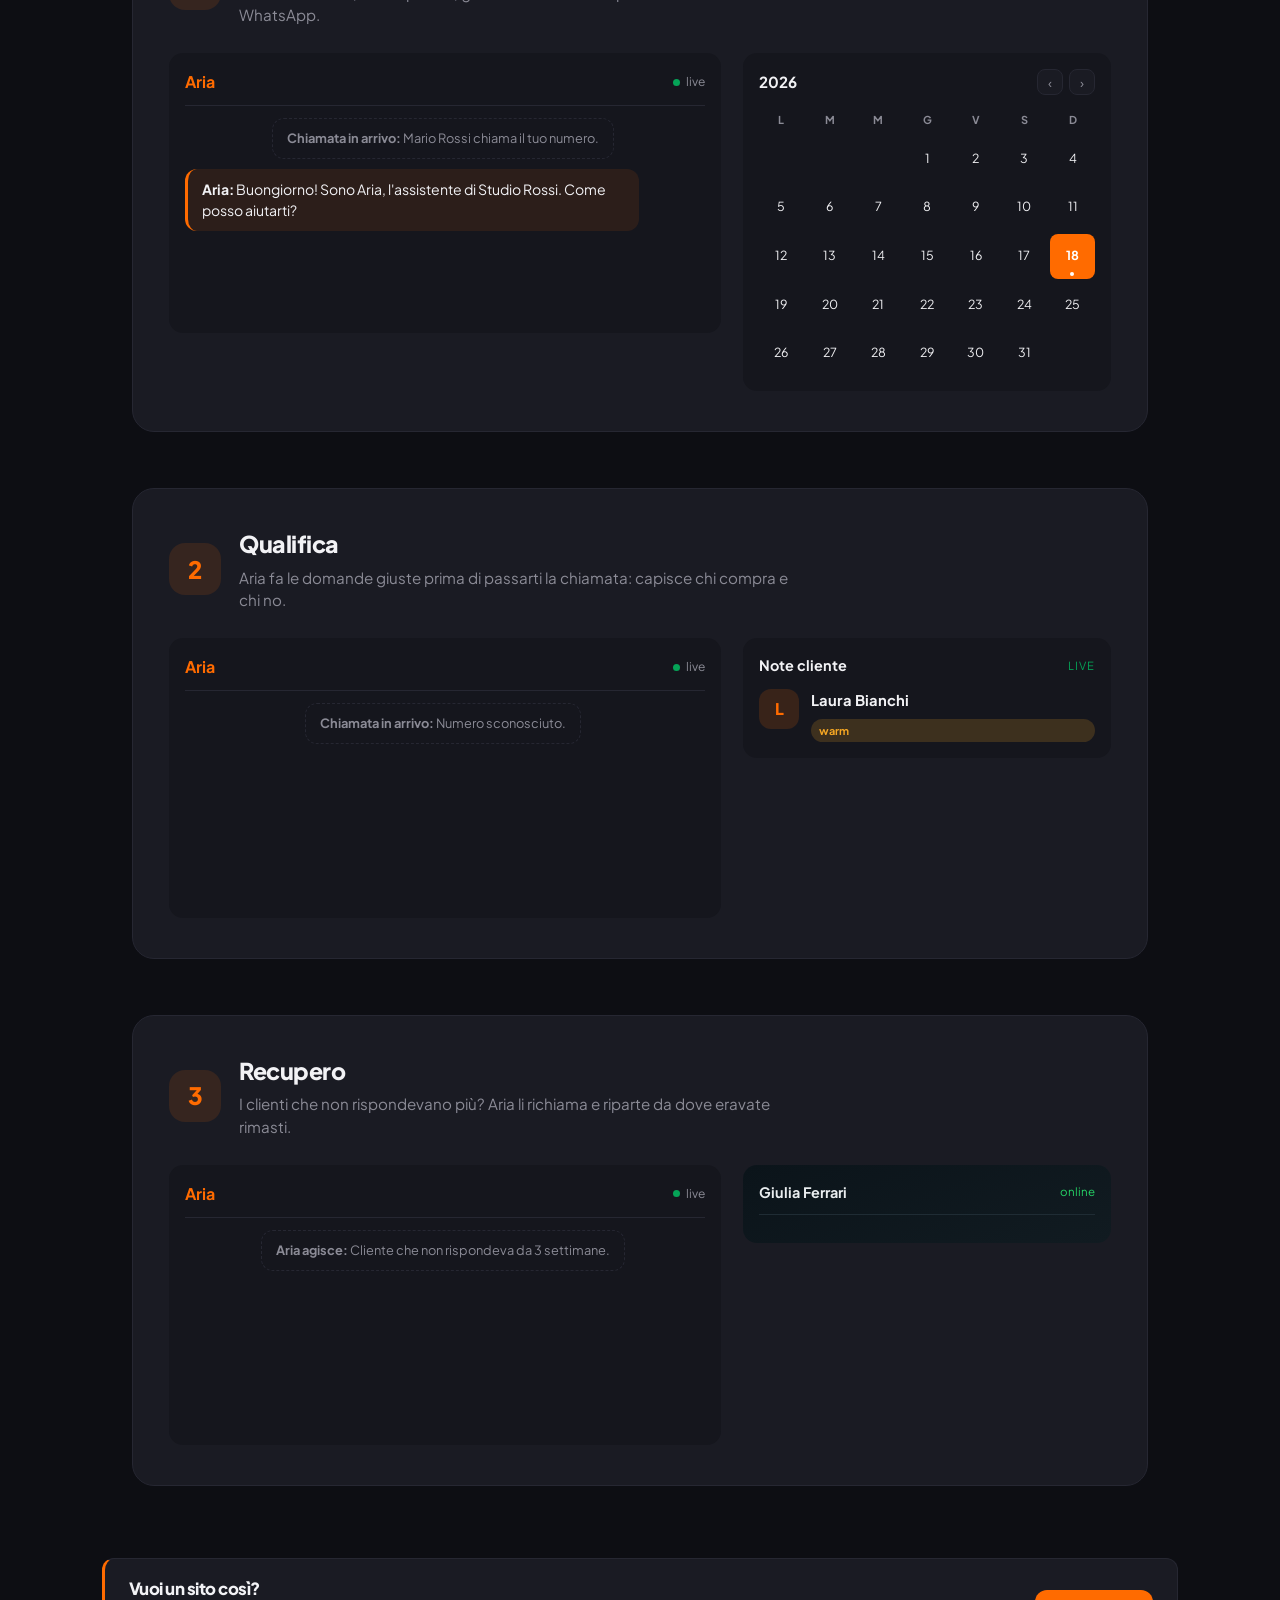
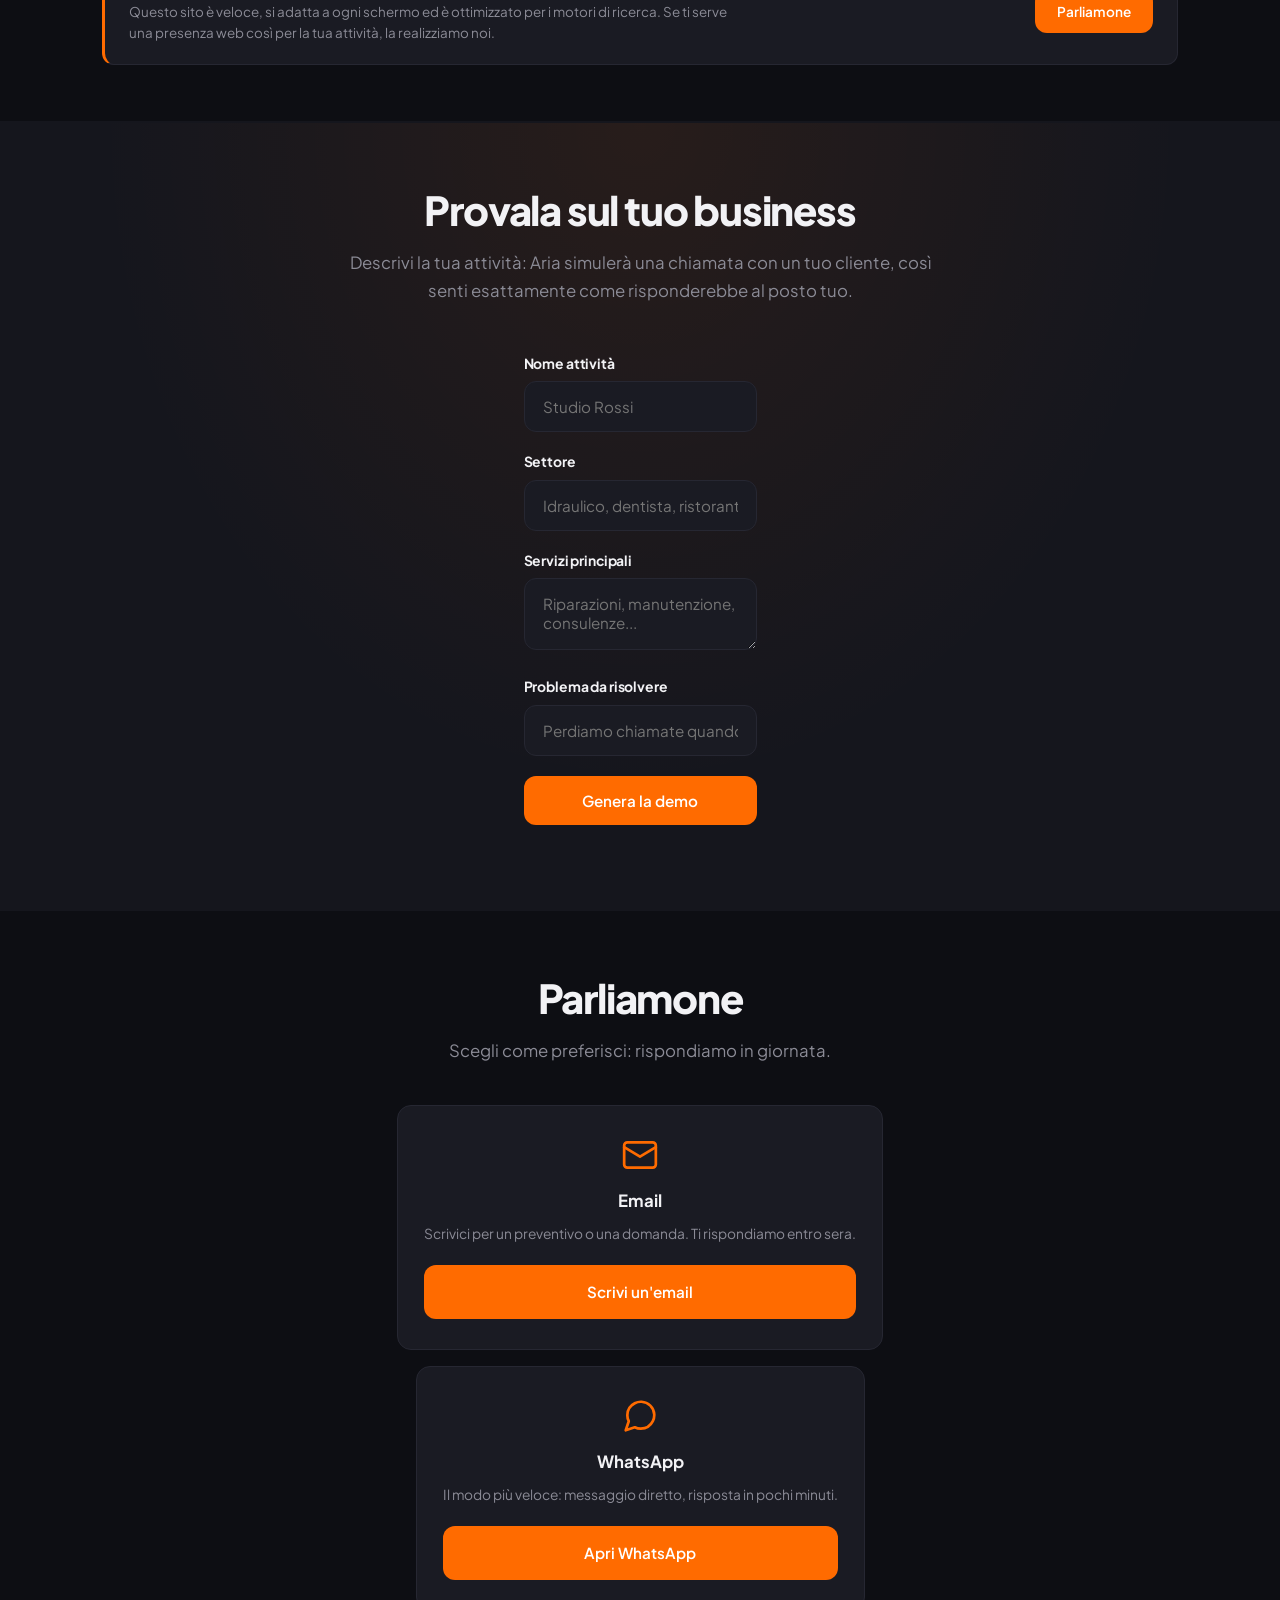
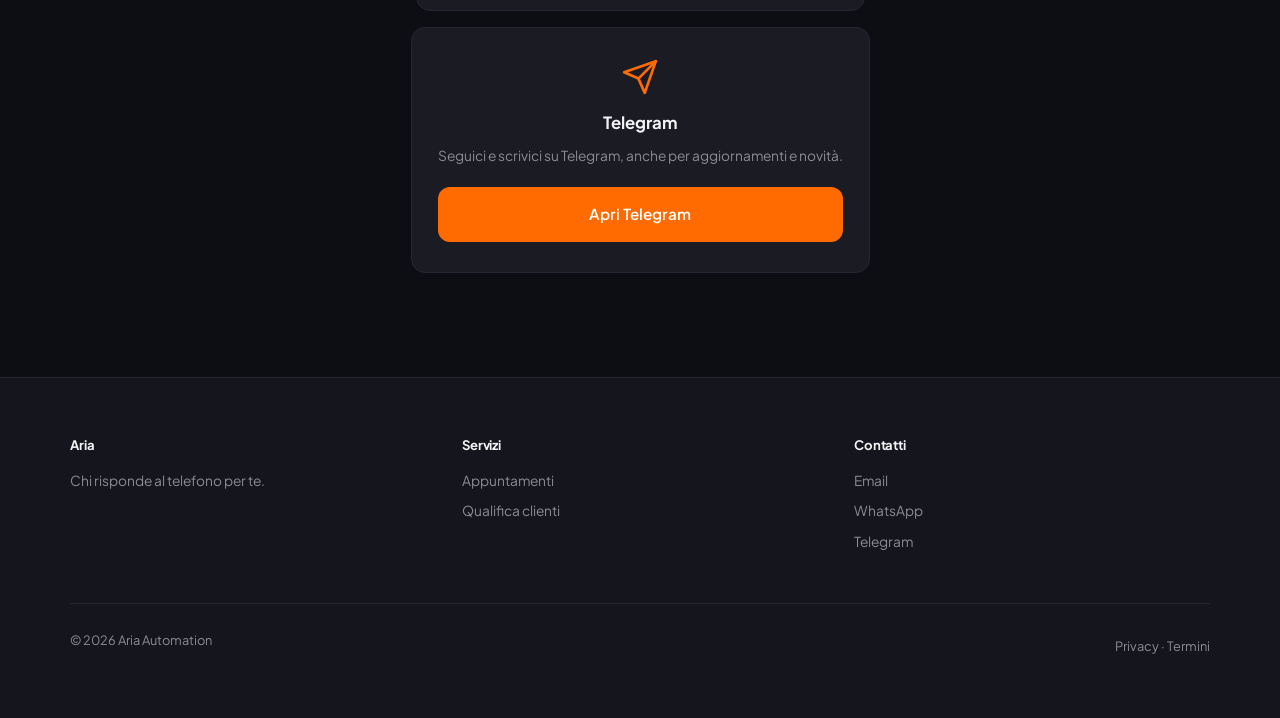
==== commit 8d71037f: "rimuovi badge (Online adesso / Oltre il telefono), titolo "Il telefono è solo l'inizio", logo centra" ====
--- a/index.html
+++ b/index.html
@@ -48,8 +48,7 @@
 </div>
 </div>
 </div>
-<img id="heroLogo" src="logo-dark.svg?v=2" alt="Aria" style="width:76px;height:76px;border-radius:20px;margin-bottom:20px;box-shadow:0 8px 24px rgba(20,20,26,.18)">
-<div class="hero-badge"><span class="dot"></span><span data-i18n="hero.badge">Online adesso</span></div>
+<img id="heroLogo" src="logo-dark.svg?v=2" alt="Aria" style="display:block;width:76px;height:76px;border-radius:20px;margin:0 auto 20px;box-shadow:0 8px 24px rgba(20,20,26,.18)">
 <h1><span data-i18n="hero.title1">Il telefono</span> <span class="accent" data-i18n="hero.title2">risponde da solo.</span></h1>
 <p data-i18n-html="hero.subtitle">Aria prende le chiamate dei tuoi clienti, segna gli appuntamenti sul calendario e manda le conferme su WhatsApp. <strong>Tu fai il tuo lavoro, lei fa il resto.</strong></p>
 <div class="hero-checks">
--- a/style.css
+++ b/style.css
@@ -79,10 +79,10 @@
 .time-greet{font-size:.72em;margin-bottom:10px}
 }
 
-.hero{max-width:1080px;margin:0 auto;padding:40px 32px 56px;position:relative}
-
-
-.hero h1{font-size:clamp(2.4em,6.5vw,4.4em);font-weight:800;letter-spacing:-.04em;line-height:1.1;margin-bottom:24px;max-width:13ch;animation:fadeUp .7s ease}
+.hero{max-width:1080px;margin:0 auto;padding:40px 32px 56px;position:relative;text-align:center}
+
+
+.hero h1{font-size:clamp(2.4em,6.5vw,4.4em);font-weight:800;letter-spacing:-.04em;line-height:1.1;margin-bottom:24px;max-width:13ch;margin-left:auto;margin-right:auto;animation:fadeUp .7s ease}
 .hero h1 .accent{color:var(--accent)}
 .hero p{font-size:clamp(1.05em,2vw,1.28em);color:var(--muted);max-width:33em;line-height:1.7;margin-bottom:32px;animation:fadeUp .7s ease .12s both}
 .hero-checks{display:flex;flex-wrap:wrap;gap:10px;margin-bottom:40px;animation:fadeUp .7s ease .2s both}
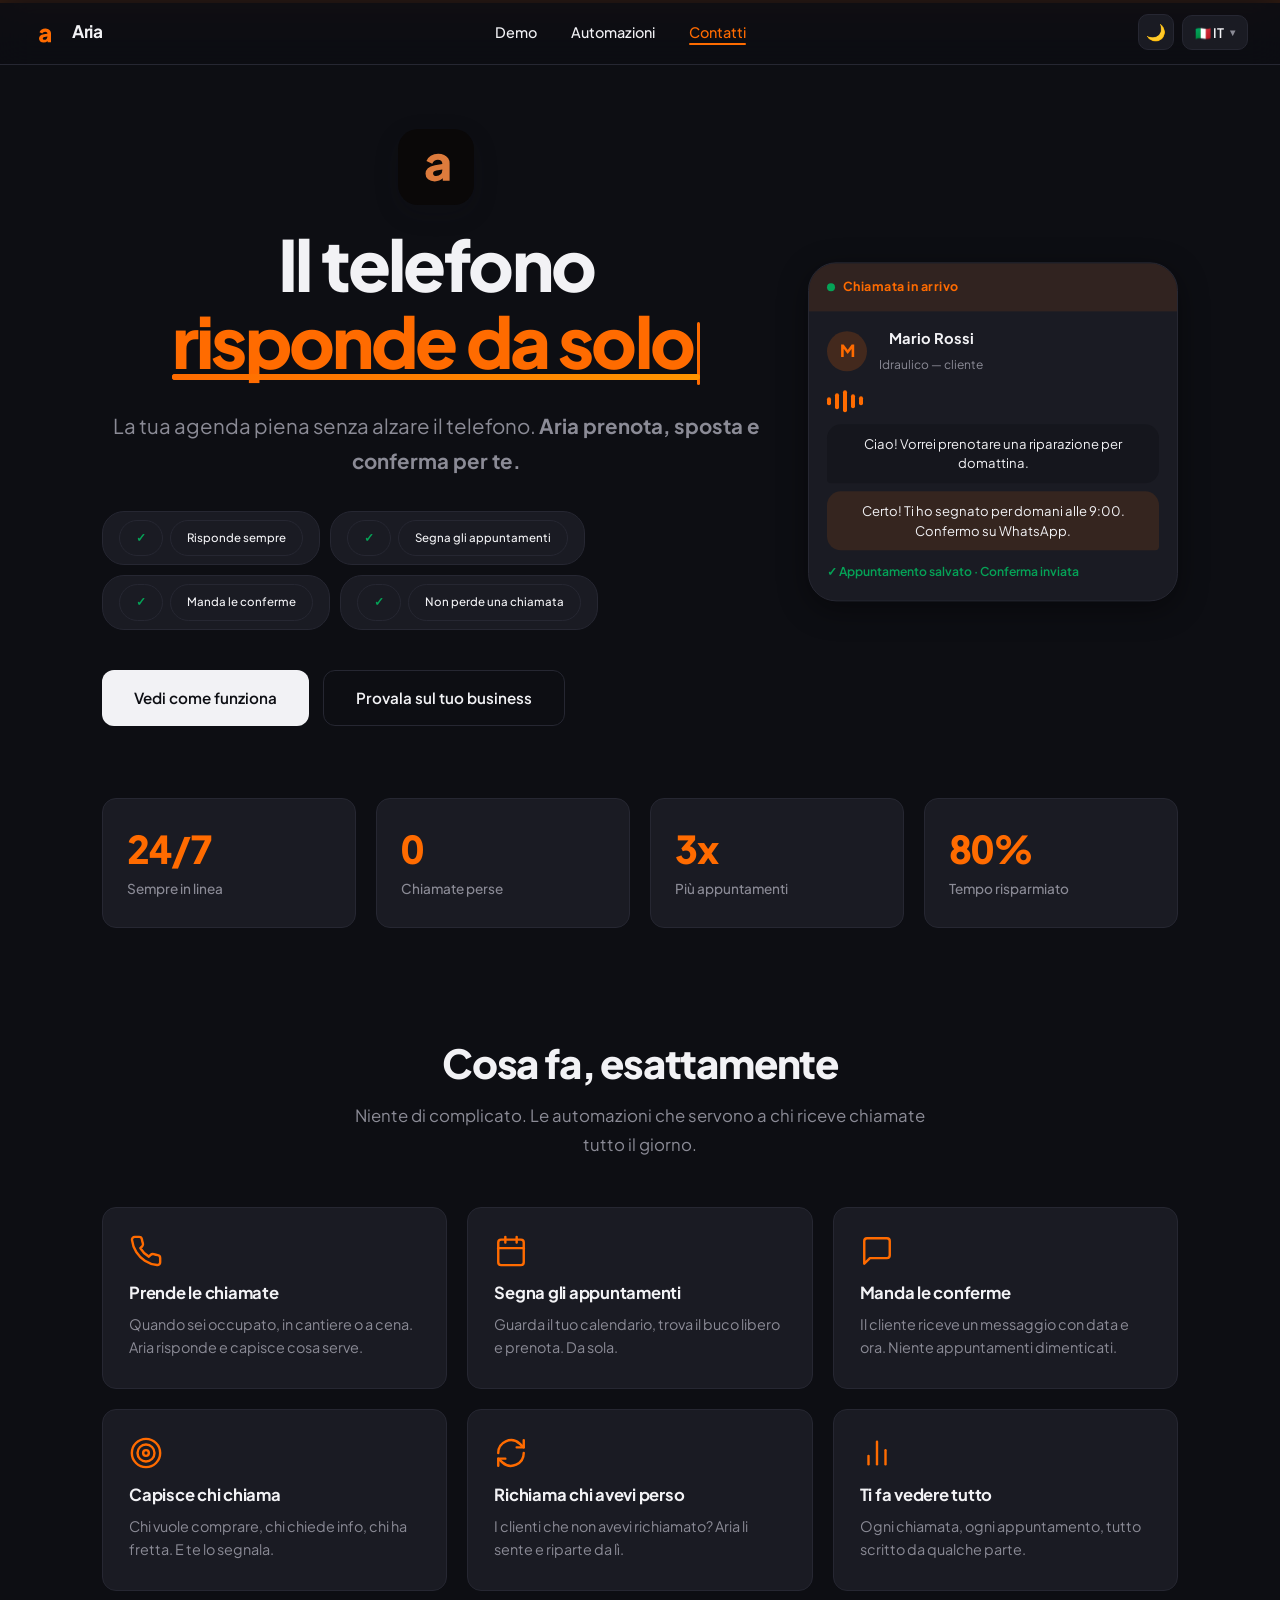
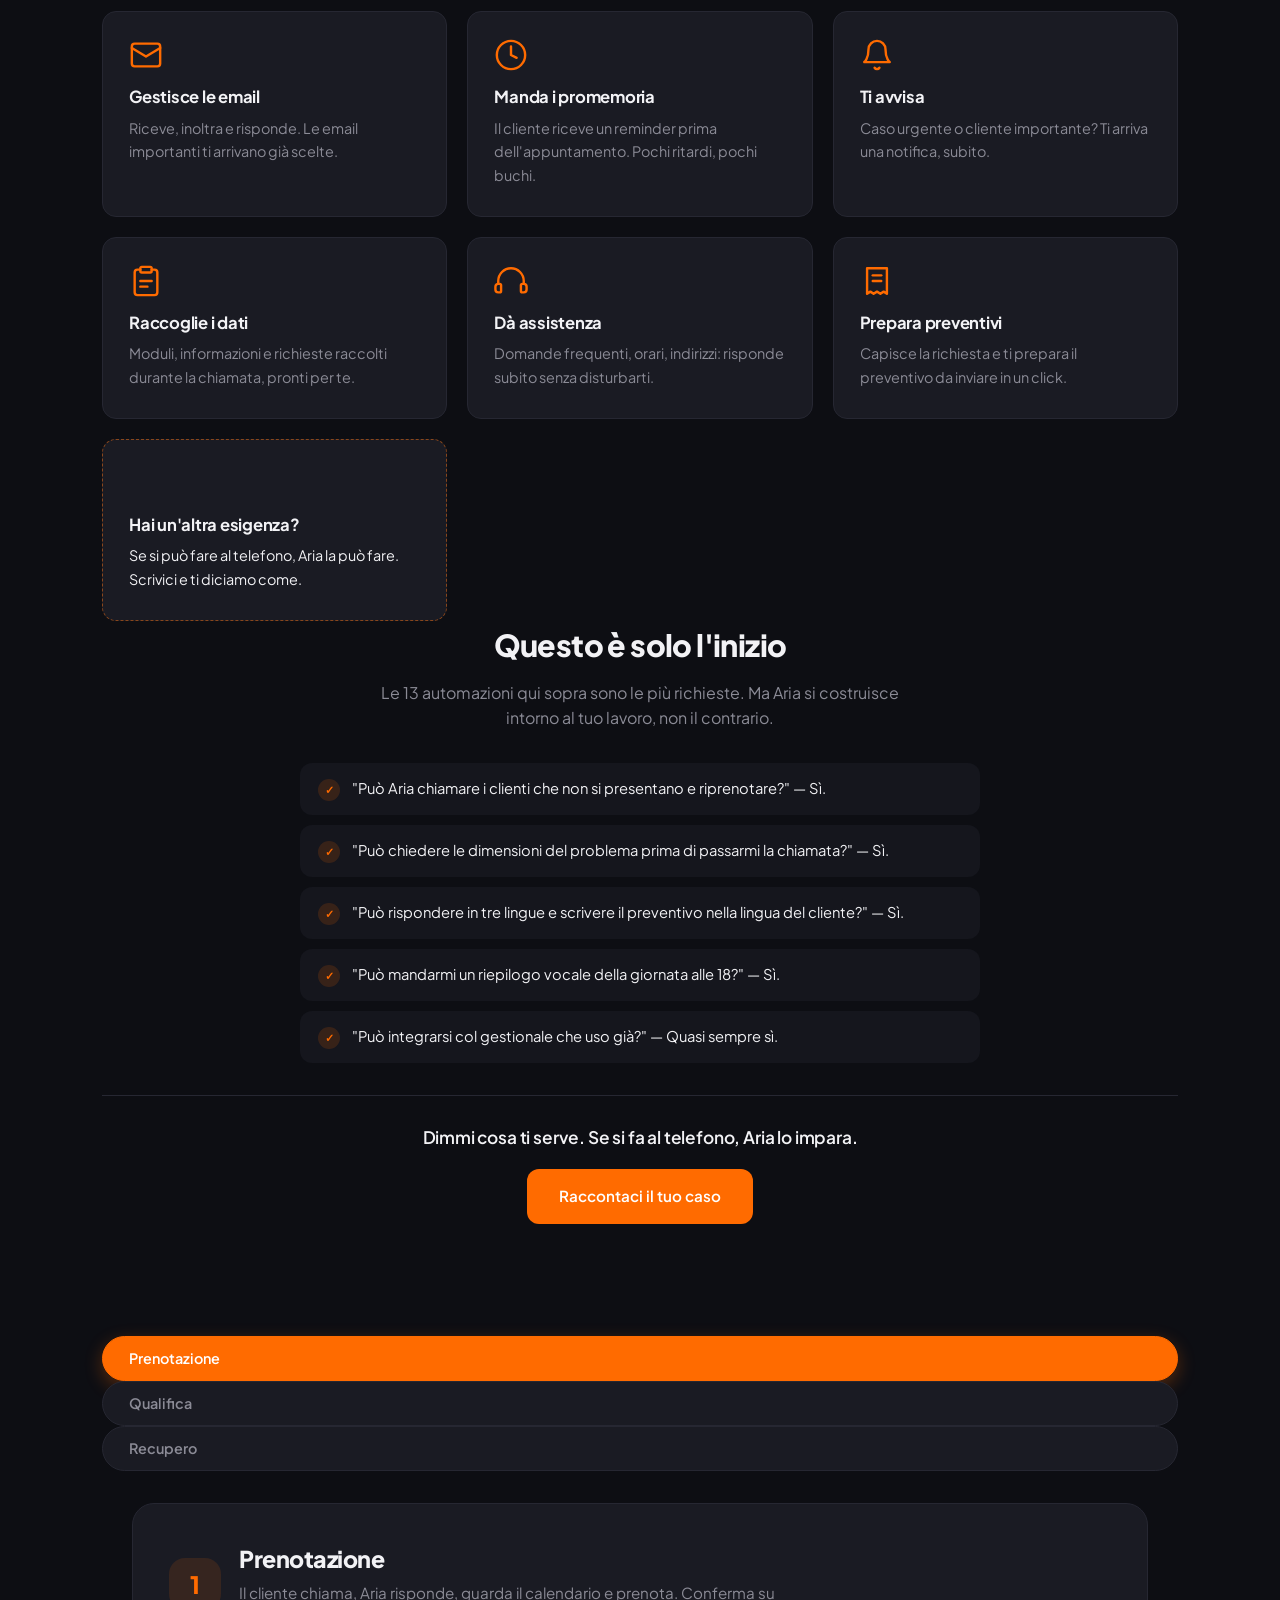
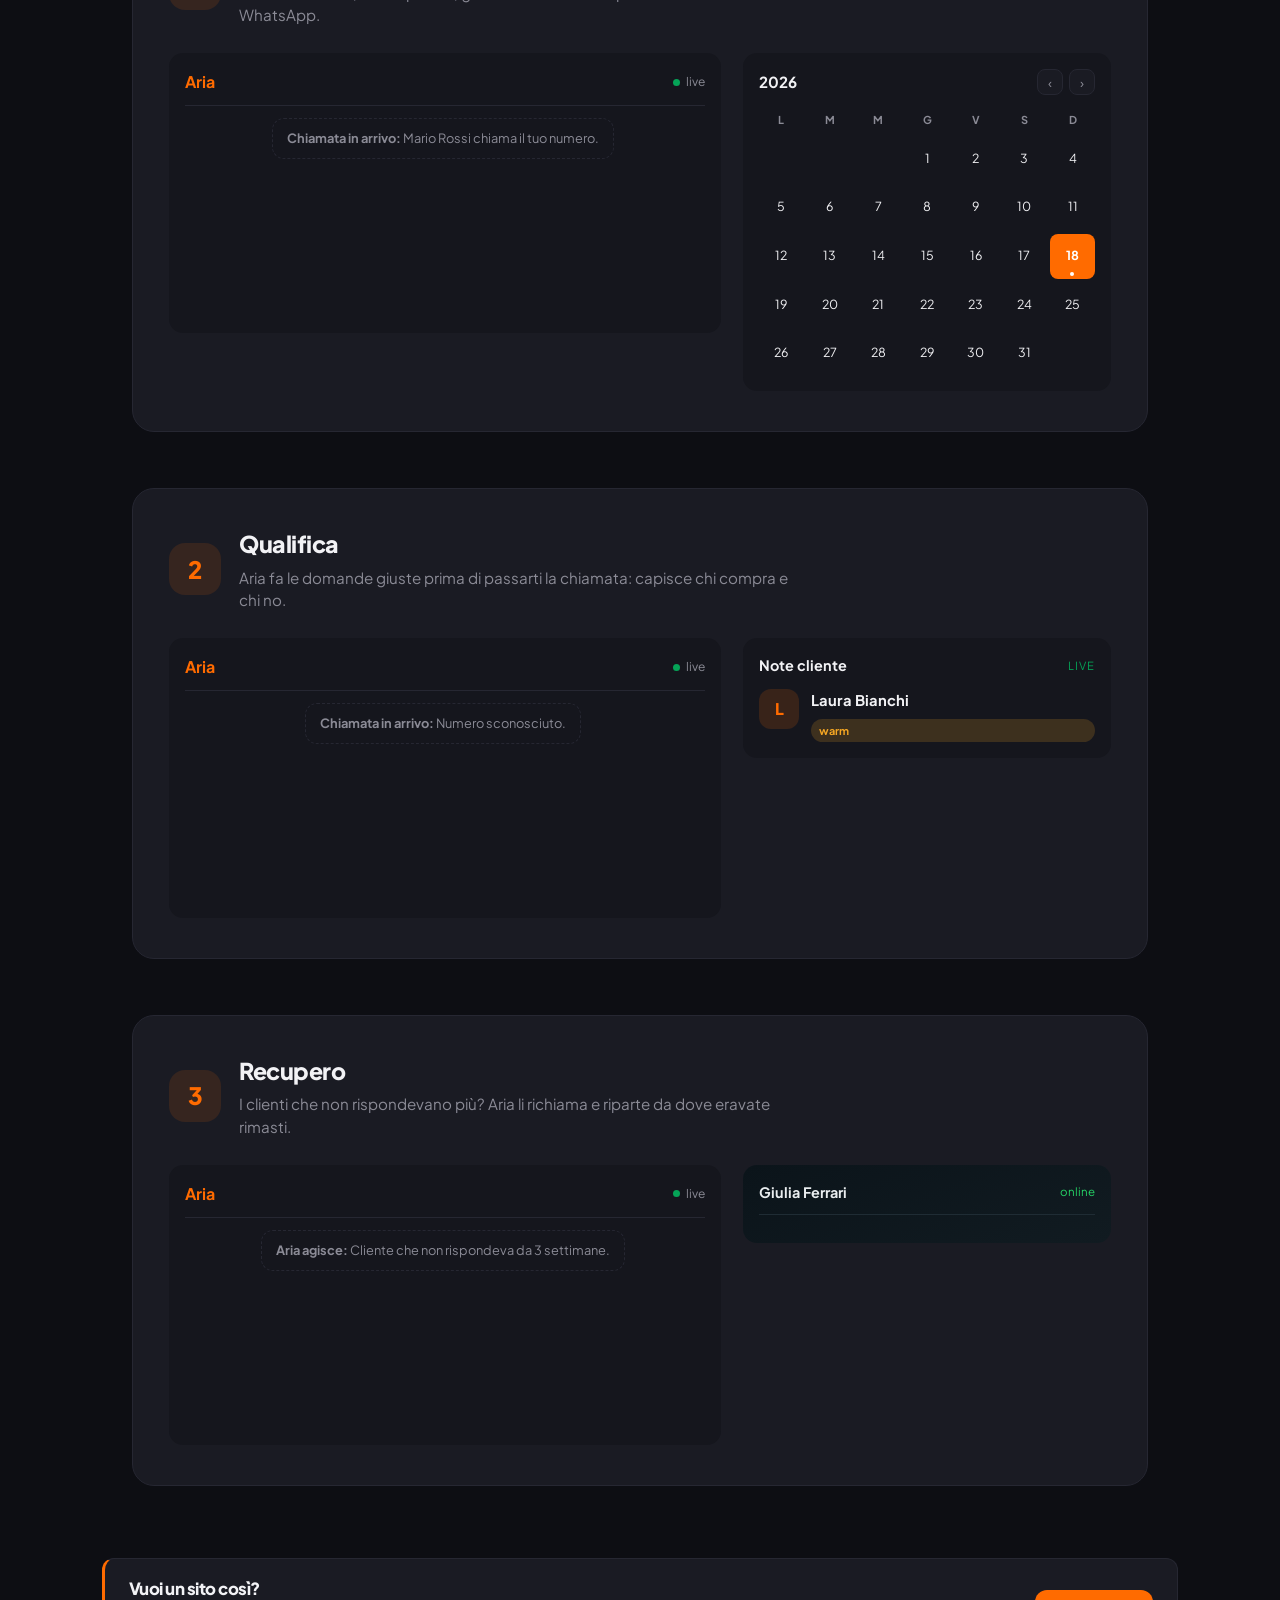
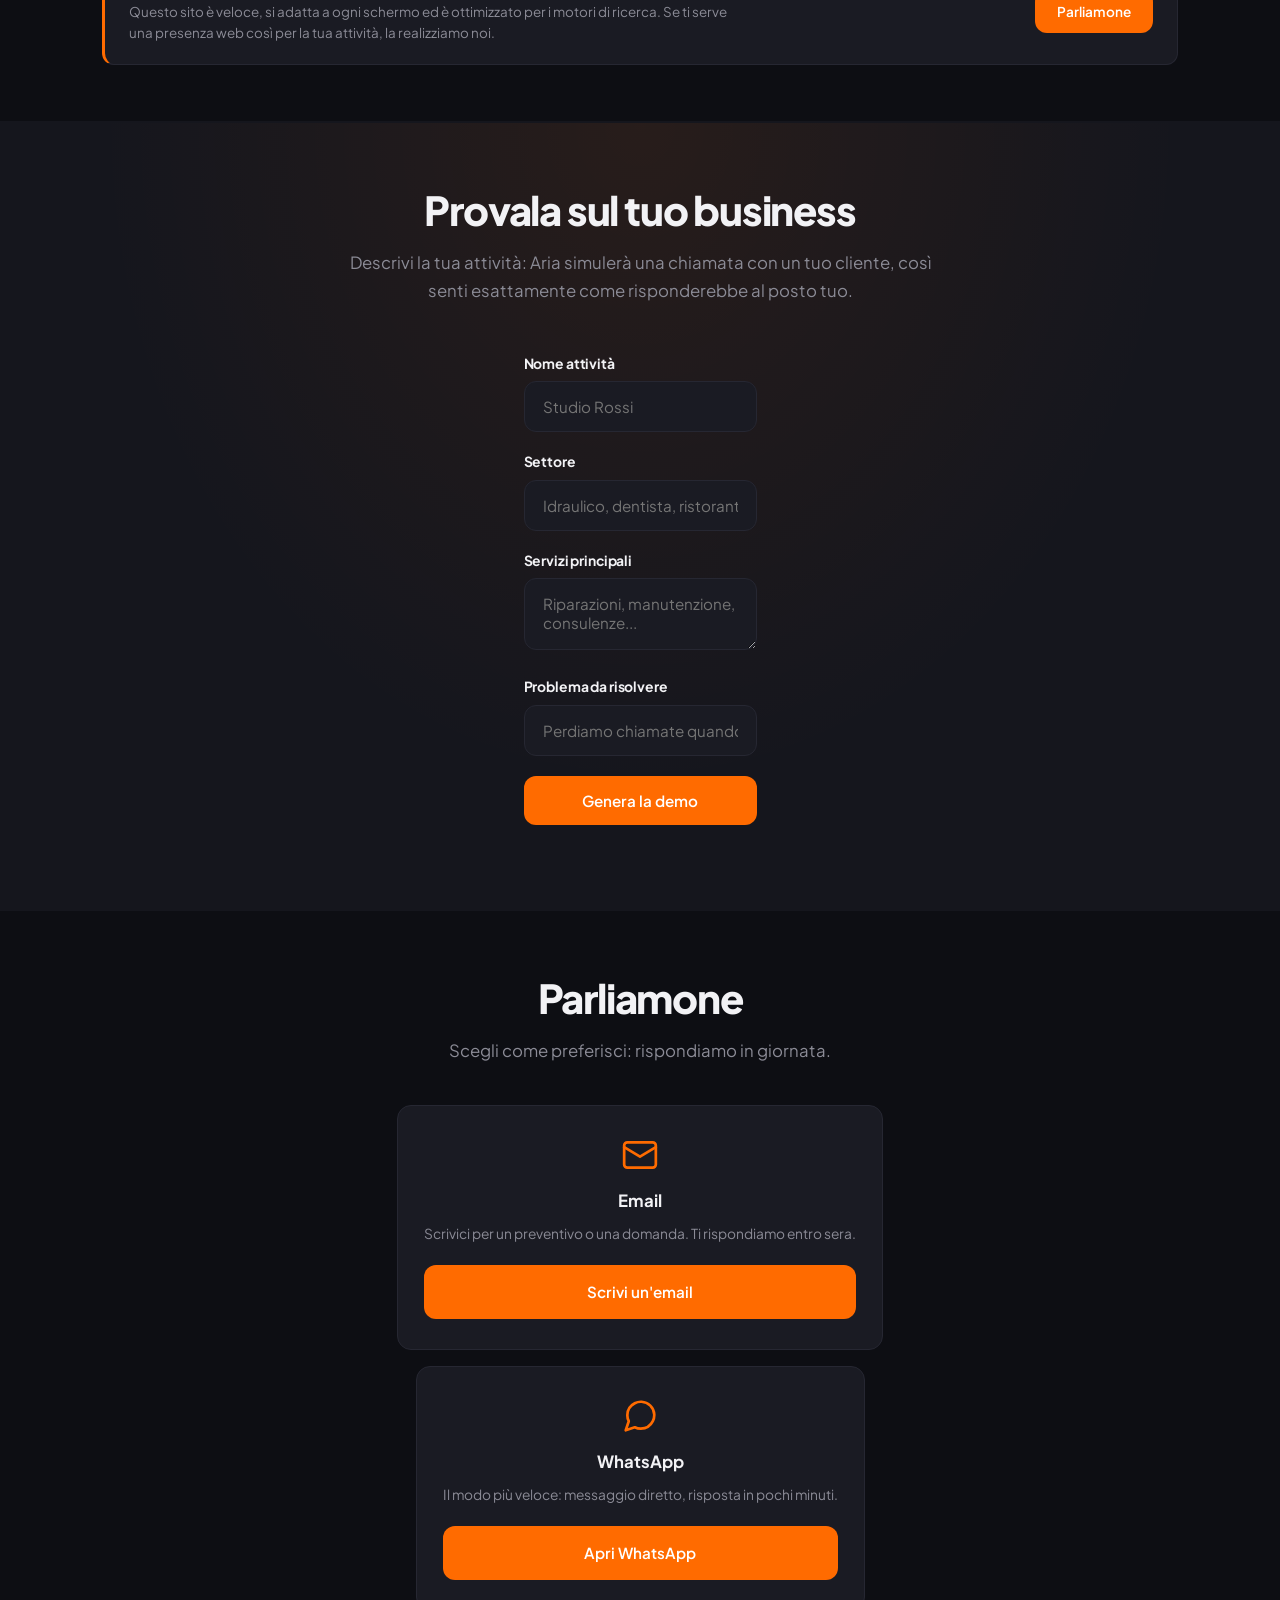
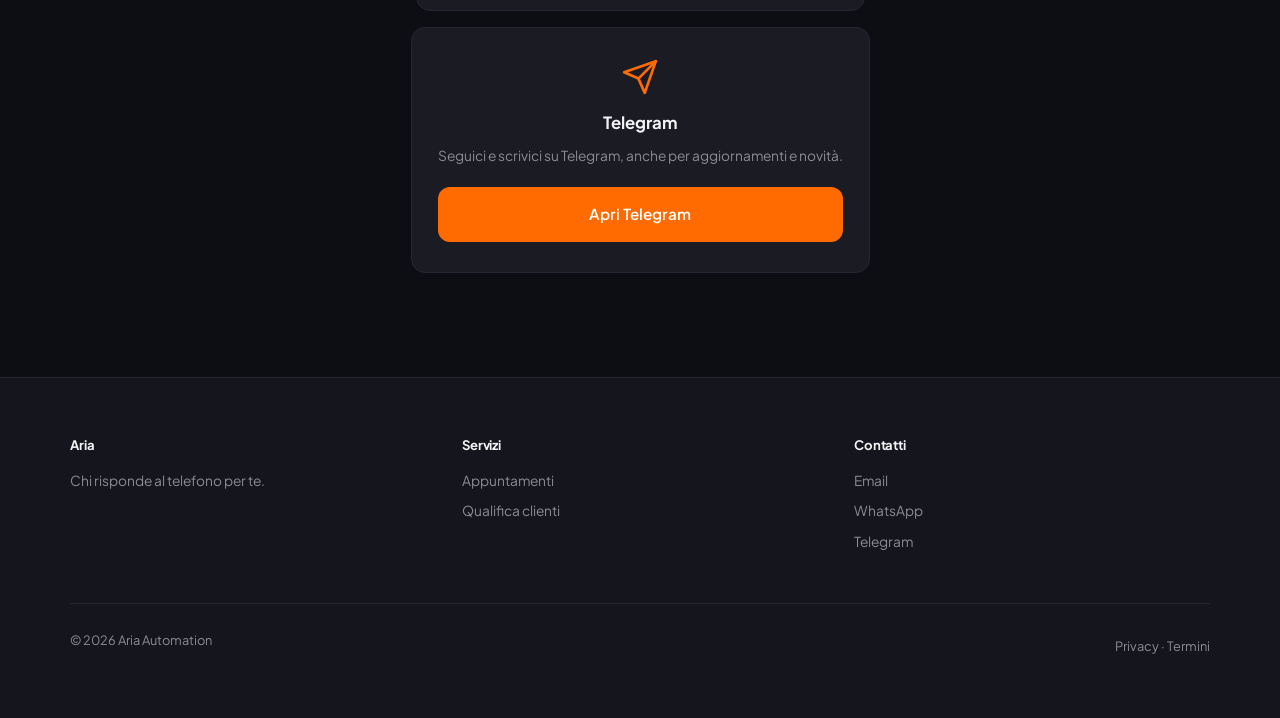
==== commit 3032ddde: "logo nav cliccabile → home (index.html) su tutte le pagine (index.html)" ====
--- a/index.html
+++ b/index.html
@@ -15,7 +15,7 @@
 <div class="cursor-glow" id="cursorGlow"></div>
 
 <nav class="nav">
-<div class="nav-brand"><div class="mark"><svg width="26" height="26" viewBox="370 20 295 600" style="color:#dd7b3c" aria-hidden="true" focusable="false"><path d="M486.44 606.72Q437.16 606.72 408.32000000000005 583.2Q379.48 559.68 379.48 518.24Q379.48 479.6 406.36 454.4Q433.24 429.2 488.12 420.24L572.6800000000001 406.79999999999995V398.4Q572.6800000000001 381.03999999999996 558.96 369.28Q545.24 357.52 521.72 357.52Q499.32000000000005 357.52 482.24 369.84Q465.16 382.15999999999997 457.32 402.32L390.12 370.4Q403.56 332.32 440.24 309.91999999999996Q476.92 287.52 525.64 287.52Q564.28 287.52 593.96 301.52Q623.6400000000001 315.52 640.1600000000001 340.44Q656.6800000000001 365.36 656.6800000000001 398.4V600.0H578.28V571.44Q543.5600000000001 606.72 486.44 606.72ZM466.28000000000003 515.44Q466.28000000000003 529.44 476.92 537.28Q487.56 545.12 503.24 545.12Q534.6 545.12 553.6400000000001 525.52Q572.6800000000001 505.91999999999996 572.6800000000001 477.91999999999996V468.4L503.24 480.71999999999997Q485.32 484.08 475.8 492.2Q466.28000000000003 500.32 466.28000000000003 515.44Z" fill="currentColor"/></svg></div> Aria</div>
+<a href="index.html" class="nav-brand" aria-label="Aria — Home"><div class="mark"><svg width="26" height="26" viewBox="370 20 295 600" style="color:#dd7b3c" aria-hidden="true" focusable="false"><path d="M486.44 606.72Q437.16 606.72 408.32000000000005 583.2Q379.48 559.68 379.48 518.24Q379.48 479.6 406.36 454.4Q433.24 429.2 488.12 420.24L572.6800000000001 406.79999999999995V398.4Q572.6800000000001 381.03999999999996 558.96 369.28Q545.24 357.52 521.72 357.52Q499.32000000000005 357.52 482.24 369.84Q465.16 382.15999999999997 457.32 402.32L390.12 370.4Q403.56 332.32 440.24 309.91999999999996Q476.92 287.52 525.64 287.52Q564.28 287.52 593.96 301.52Q623.6400000000001 315.52 640.1600000000001 340.44Q656.6800000000001 365.36 656.6800000000001 398.4V600.0H578.28V571.44Q543.5600000000001 606.72 486.44 606.72ZM466.28000000000003 515.44Q466.28000000000003 529.44 476.92 537.28Q487.56 545.12 503.24 545.12Q534.6 545.12 553.6400000000001 525.52Q572.6800000000001 505.91999999999996 572.6800000000001 477.91999999999996V468.4L503.24 480.71999999999997Q485.32 484.08 475.8 492.2Q466.28000000000003 500.32 466.28000000000003 515.44Z" fill="currentColor"/></svg></div> Aria</a>
 <ul class="nav-links"><li><a href="#demo" data-i18n="nav.demos">Demo</a></li><li><a href="automazioni.html" data-i18n="autos.nav">Automazioni</a></li><li><a href="#contact" data-i18n="nav.contact">Contatti</a></li></ul>
 <div style="display:flex;gap:8px;align-items:center">
 <button class="theme-btn" id="themeBtn" type="button" onclick="toggleTheme()" title="Giorno / Notte" aria-label="Attiva o disattiva la modalità notte">☀️</button>
--- a/style.css
+++ b/style.css
@@ -407,7 +407,7 @@
 }
 
 /* ═══ HERO TITLE — animazione d'ingresso + typewriter ═══ */
-.hero h1 .w{display:inline-block;opacity:0;transform:translateY(24px) rotate(2deg);animation:wordIn .55s cubic-bezier(.2,.7,.3,1) forwards}
+.hero h1 .w,.aut-hero h1 .w{display:inline-block;opacity:0;transform:translateY(24px) rotate(2deg);animation:wordIn .55s cubic-bezier(.2,.7,.3,1) forwards}
 .hero h1 .w:nth-child(1){animation-delay:.15s}
 .hero h1 .w:nth-child(2){animation-delay:.35s}
 @keyframes wordIn{to{opacity:1;transform:none}}
@@ -423,11 +423,11 @@
 
 /* Mobile: animazioni più veloci */
 @media(max-width:600px){
-  .hero h1 .w{animation-duration:.4s}
+  .hero h1 .w,.aut-hero h1 .w{animation-duration:.4s}
   .hero h1 .accent::after{animation-delay:1.1s}
 }
 @media(prefers-reduced-motion:reduce){
-  .hero h1 .w{animation:none;opacity:1;transform:none}
+  .hero h1 .w,.aut-hero h1 .w{animation:none;opacity:1;transform:none}
   .hero h1 .accent::after{animation:none;transform:scaleX(1)}
   .hero h1 .type-cursor,.aut-hero h1 .type-cursor{animation:none}
 }
@@ -915,3 +915,7 @@
 /* ═══ HERO BADGE (index + automazioni) ═══ */
 .hero-badge{display:inline-flex;align-items:center;gap:8px;padding:7px 16px;border:1px solid color-mix(in srgb,var(--accent) 40%,var(--border));border-radius:99px;font-size:.8em;font-weight:700;color:var(--accent);margin-bottom:22px}
 .hero-badge .dot{width:8px;height:8px;border-radius:50%;background:var(--green);animation:pulse 2s infinite}
+
+@media (max-width:640px){
+  #heroLogo{width:64px!important;height:64px!important;border-radius:17px!important}
+}
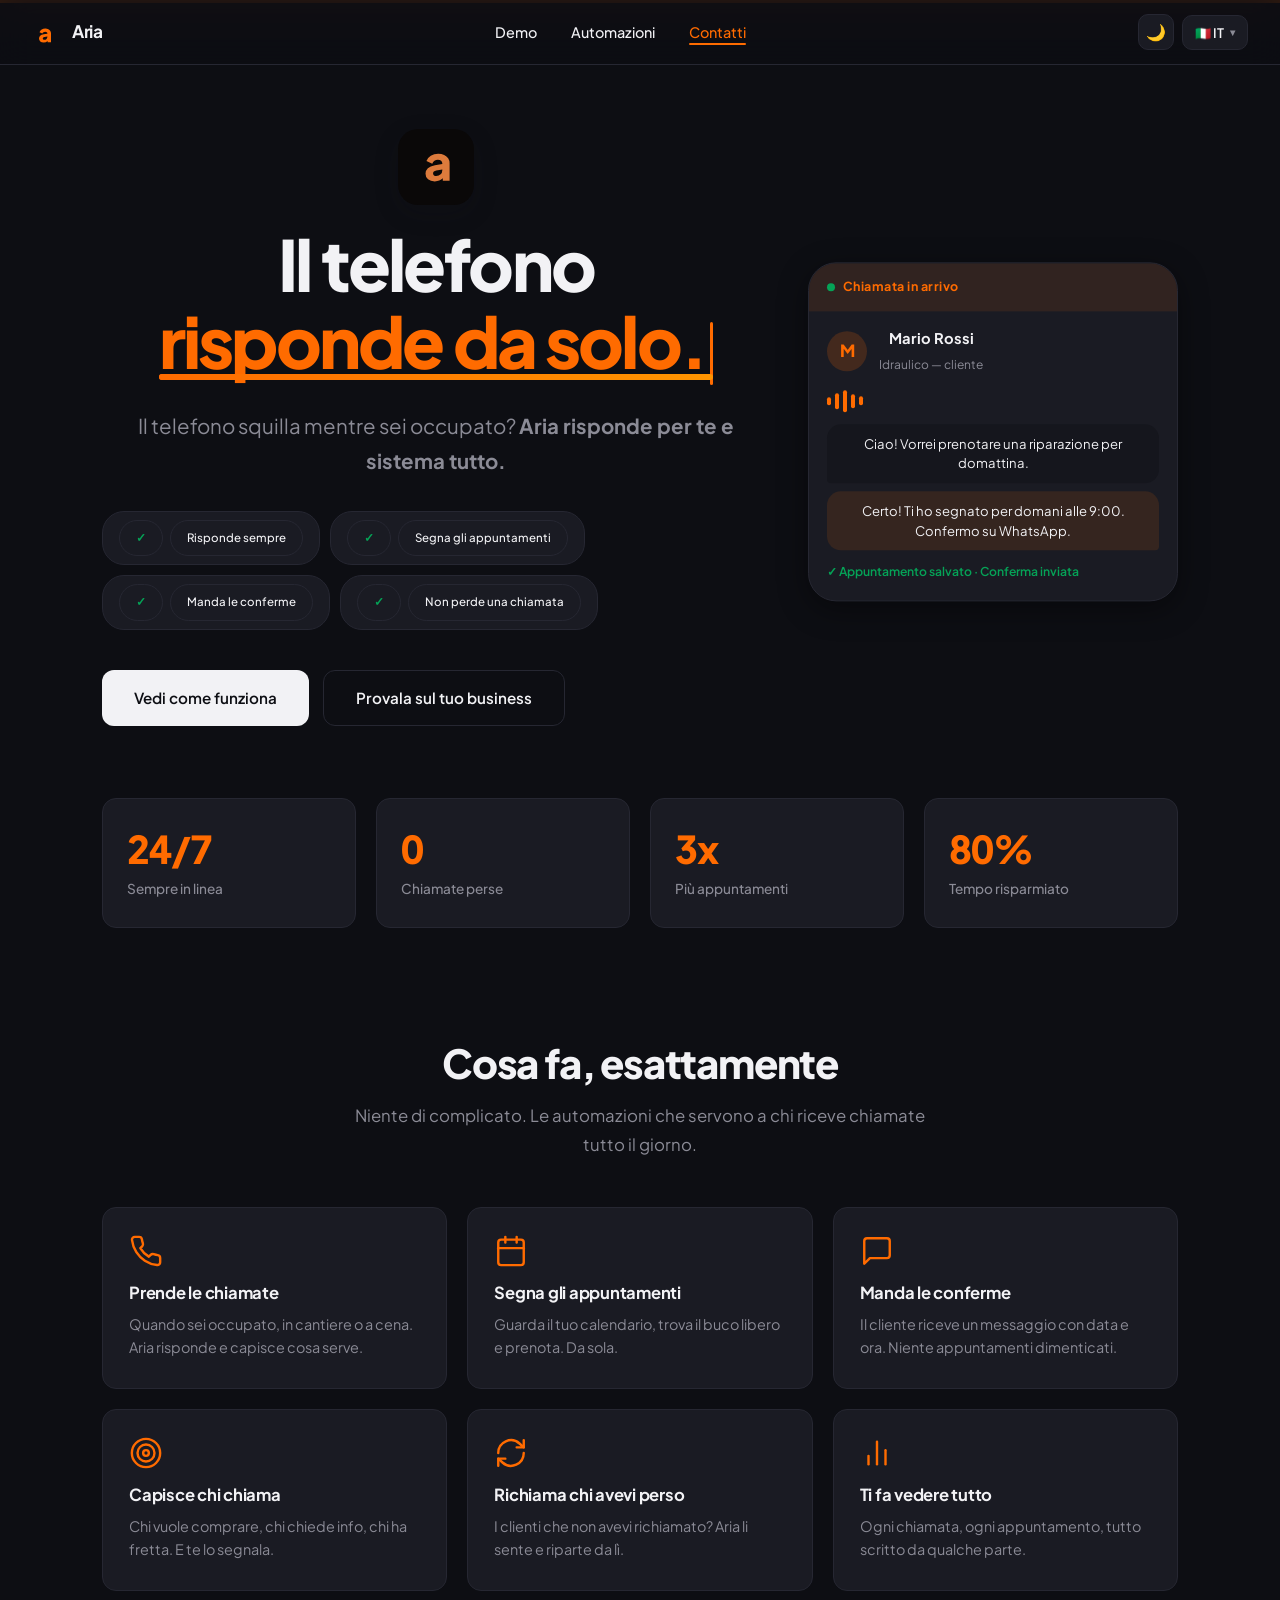
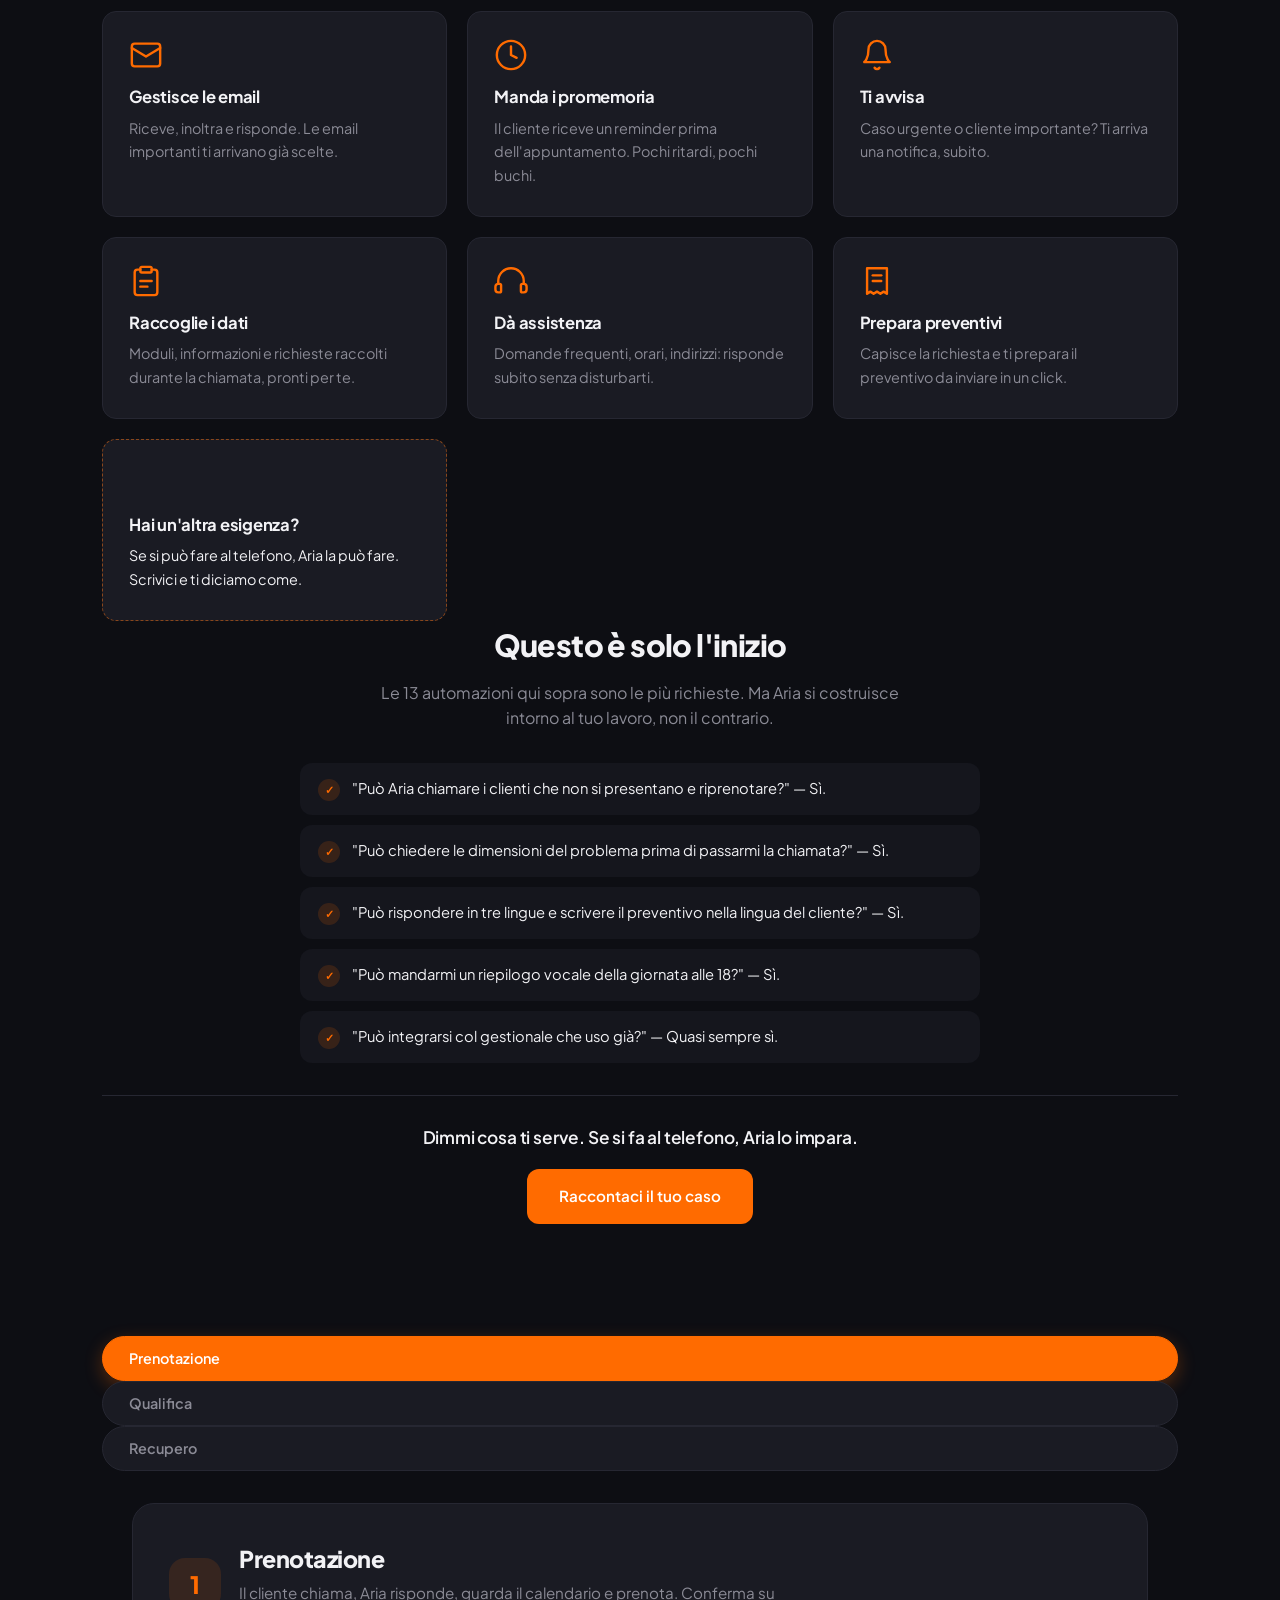
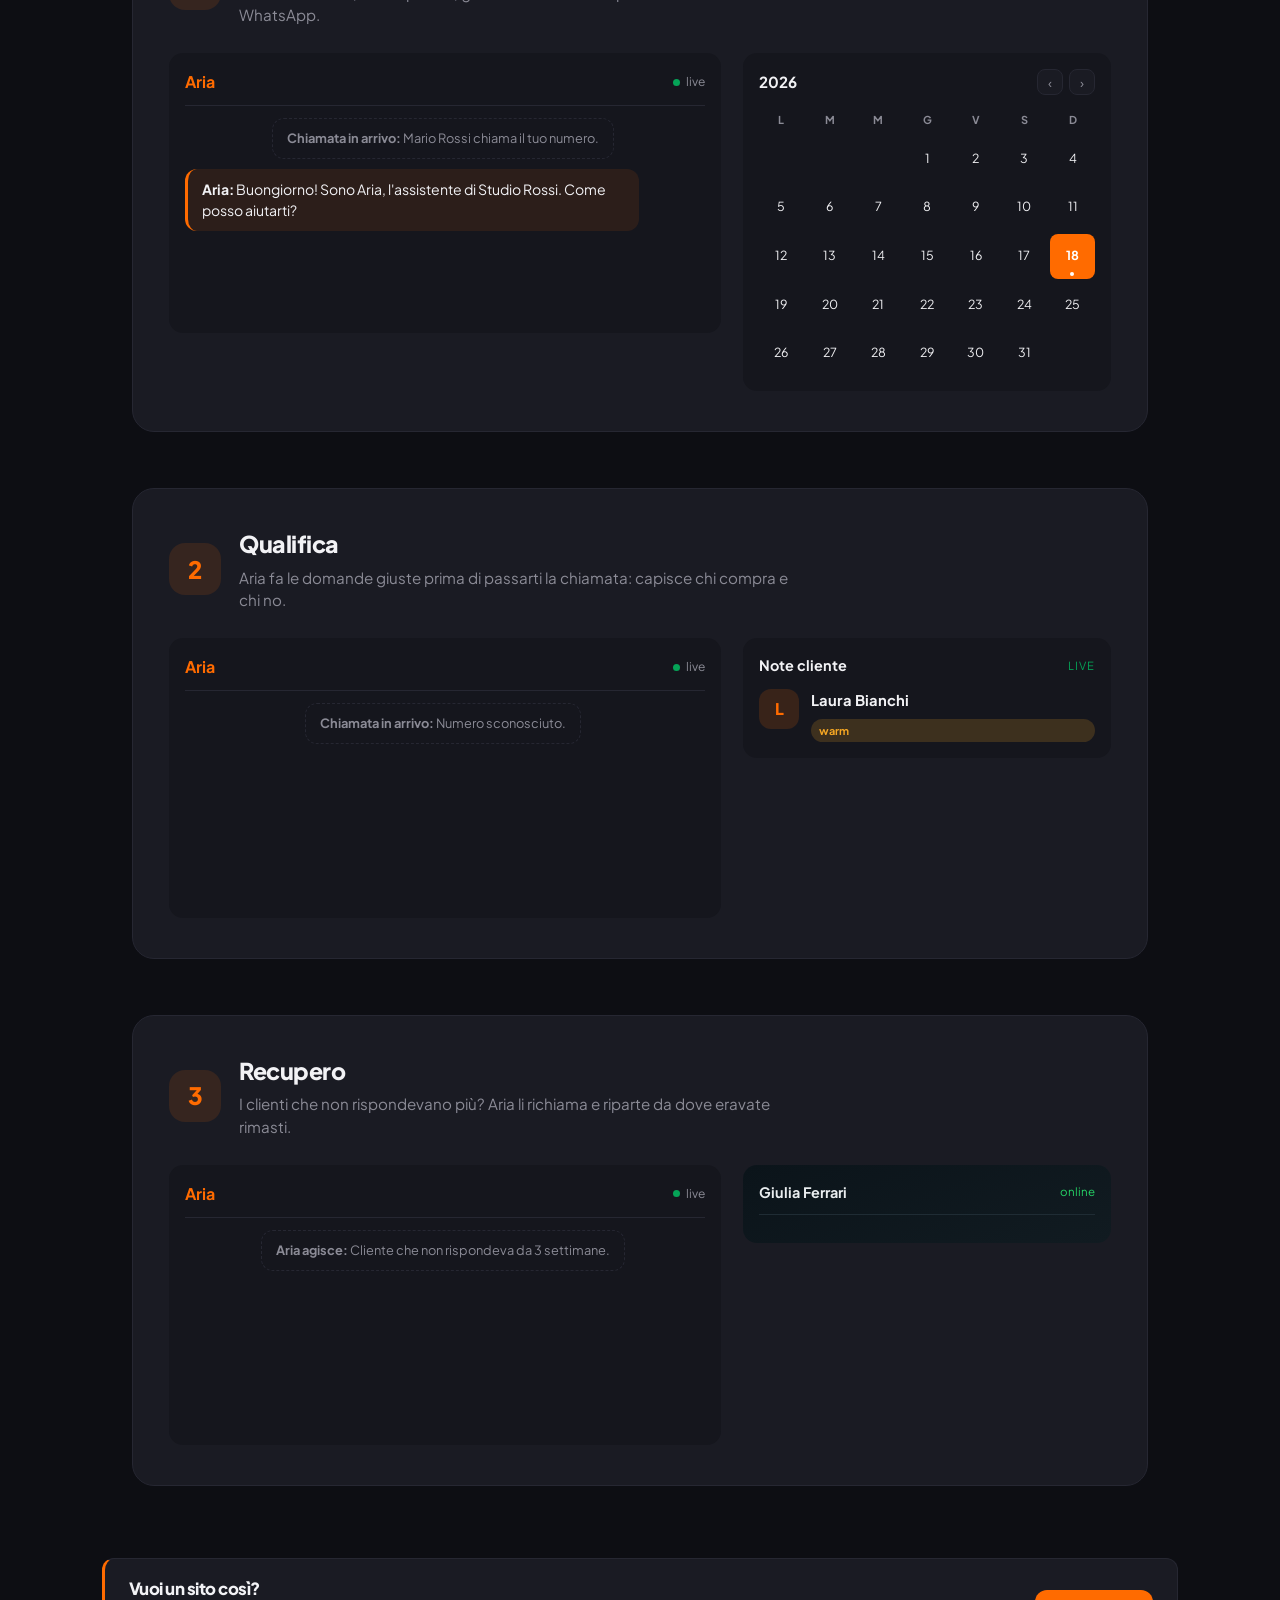
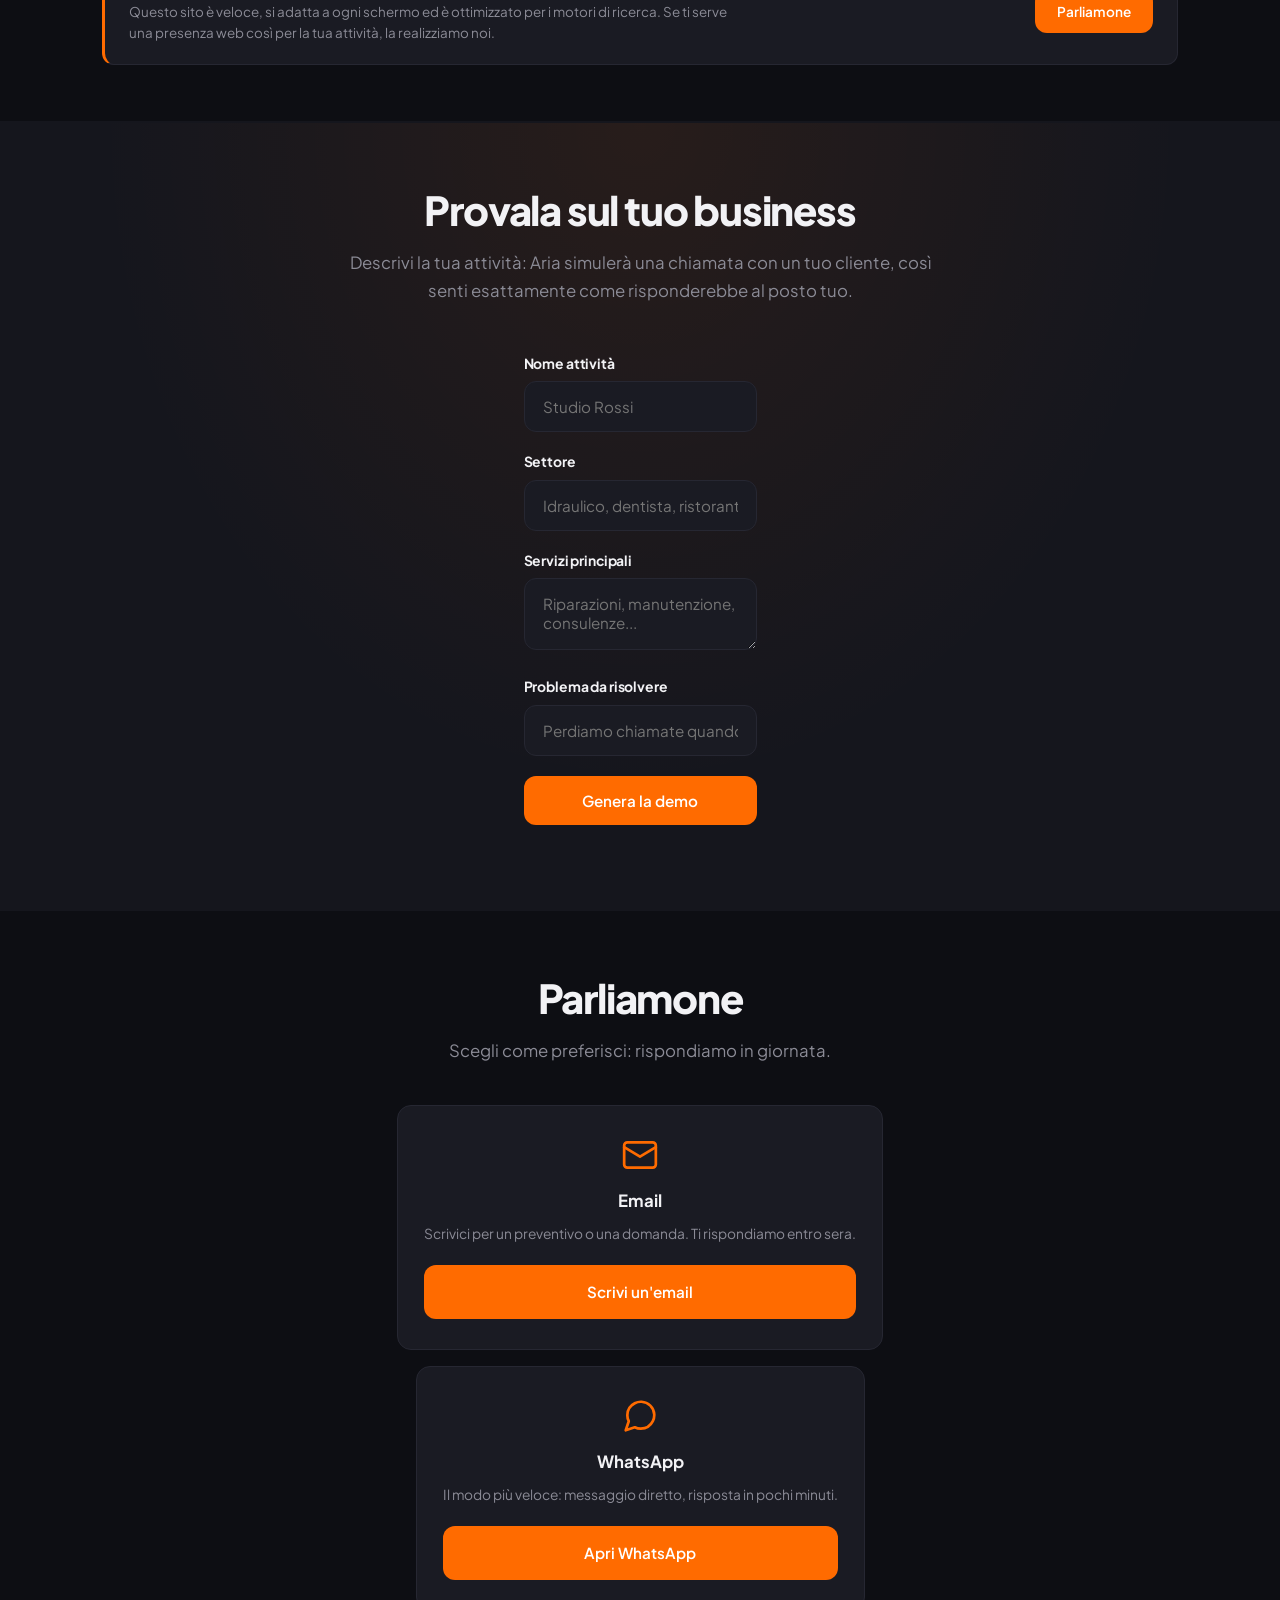
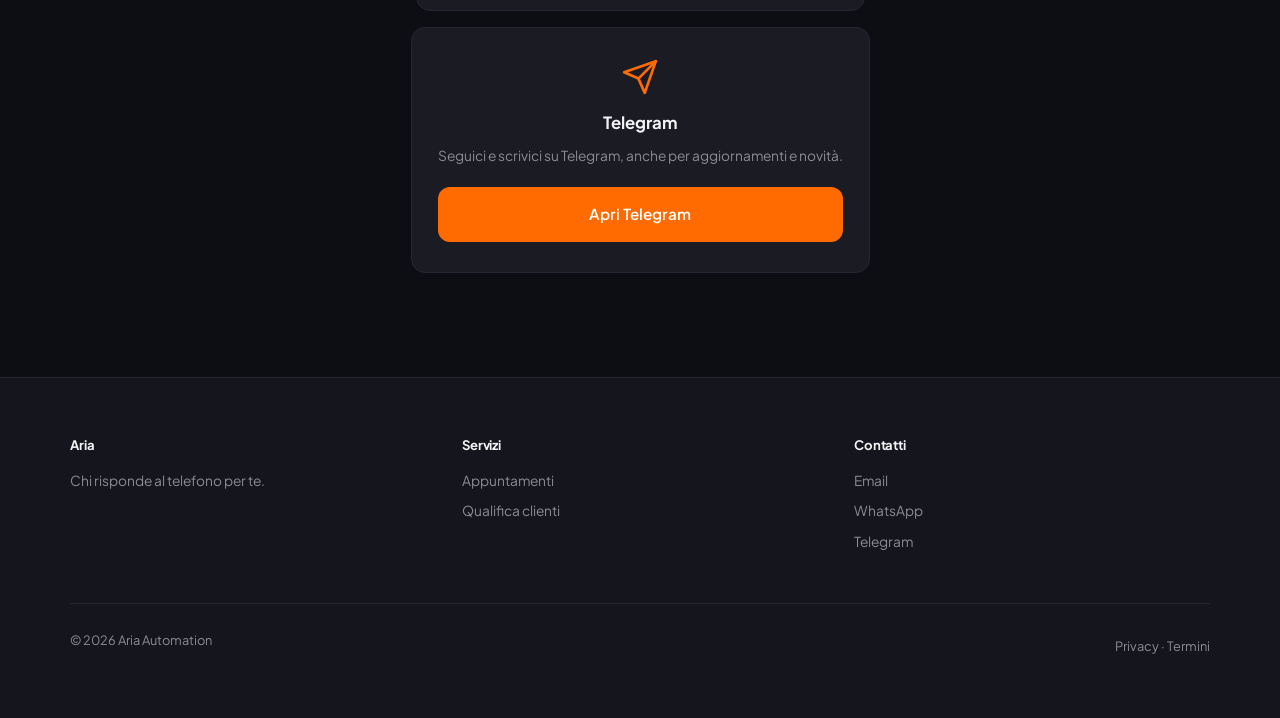
==== commit 0eab789d: "hero dinamico: 10 casistiche di Aria che ruotano a ogni visita (index.html)" ====
--- a/index.html
+++ b/index.html
@@ -38,13 +38,13 @@
 
 <div class="hero-visual" aria-hidden="true">
 <div class="hv-card">
-<div class="hv-head"><span class="hv-dot"></span> Chiamata in arrivo</div>
+<div class="hv-head"><span class="hv-dot"></span> <span id="hvStatus">Chiamata in arrivo</span></div>
 <div class="hv-body">
-<div class="hv-caller"><div class="hv-av">M</div><div><strong>Mario Rossi</strong><span>Idraulico — cliente</span></div></div>
+<div class="hv-caller"><div class="hv-av" id="hvAvatar">M</div><div><strong id="hvName">Mario Rossi</strong><span id="hvRole">Idraulico — cliente</span></div></div>
 <div class="hv-wave"><i></i><i></i><i></i><i></i><i></i></div>
-<div class="hv-bubble">Ciao! Vorrei prenotare una riparazione per domattina.</div>
-<div class="hv-bubble aria">Certo! Ti ho segnato per domani alle 9:00. Confermo su WhatsApp.</div>
-<div class="hv-ok">✓ Appuntamento salvato · Conferma inviata</div>
+<div class="hv-bubble" id="hvUserMsg">Ciao! Vorrei prenotare una riparazione per domattina.</div>
+<div class="hv-bubble aria" id="hvAriaMsg">Certo! Ti ho segnato per domani alle 9:00. Confermo su WhatsApp.</div>
+<div class="hv-ok" id="hvOk">✓ Appuntamento salvato · Conferma inviata</div>
 </div>
 </div>
 </div>
--- a/style.css
+++ b/style.css
@@ -919,3 +919,27 @@
 @media (max-width:640px){
   #heroLogo{width:64px!important;height:64px!important;border-radius:17px!important}
 }
+
+/* logo nav = link home */
+a.nav-brand{cursor:pointer}
+a.nav-brand:hover .mark{transform:rotate(-8deg) scale(1.08)}
+
+/* ═══ FIX AUDIT MOBILE: touch target 44px ═══ */
+@media (max-width:768px){
+  .cal-nav button{width:44px;height:44px}
+  .foot-bottom a{min-height:44px;display:inline-flex;align-items:center}
+  .cta-action .btn{min-height:44px}
+  .nav-links a{font-size:.875em}
+  .foot-bottom{font-size:.875em}
+  .hero-checks span{font-size:.875rem}
+}
+
+/* nav-right: flex sempre (fix audit desktop) */
+.nav-right{margin-left:auto;display:flex;align-items:center;gap:10px;flex-shrink:0}
+
+/* ═══ FIX: niente alone azzurro al click ═══ */
+*{-webkit-tap-highlight-color:transparent;-webkit-touch-callout:none}
+:focus{outline:none}
+:focus-visible{outline:2px solid var(--accent);outline-offset:2px}
+button:focus:not(:focus-visible){outline:none}
+a:focus:not(:focus-visible){outline:none}
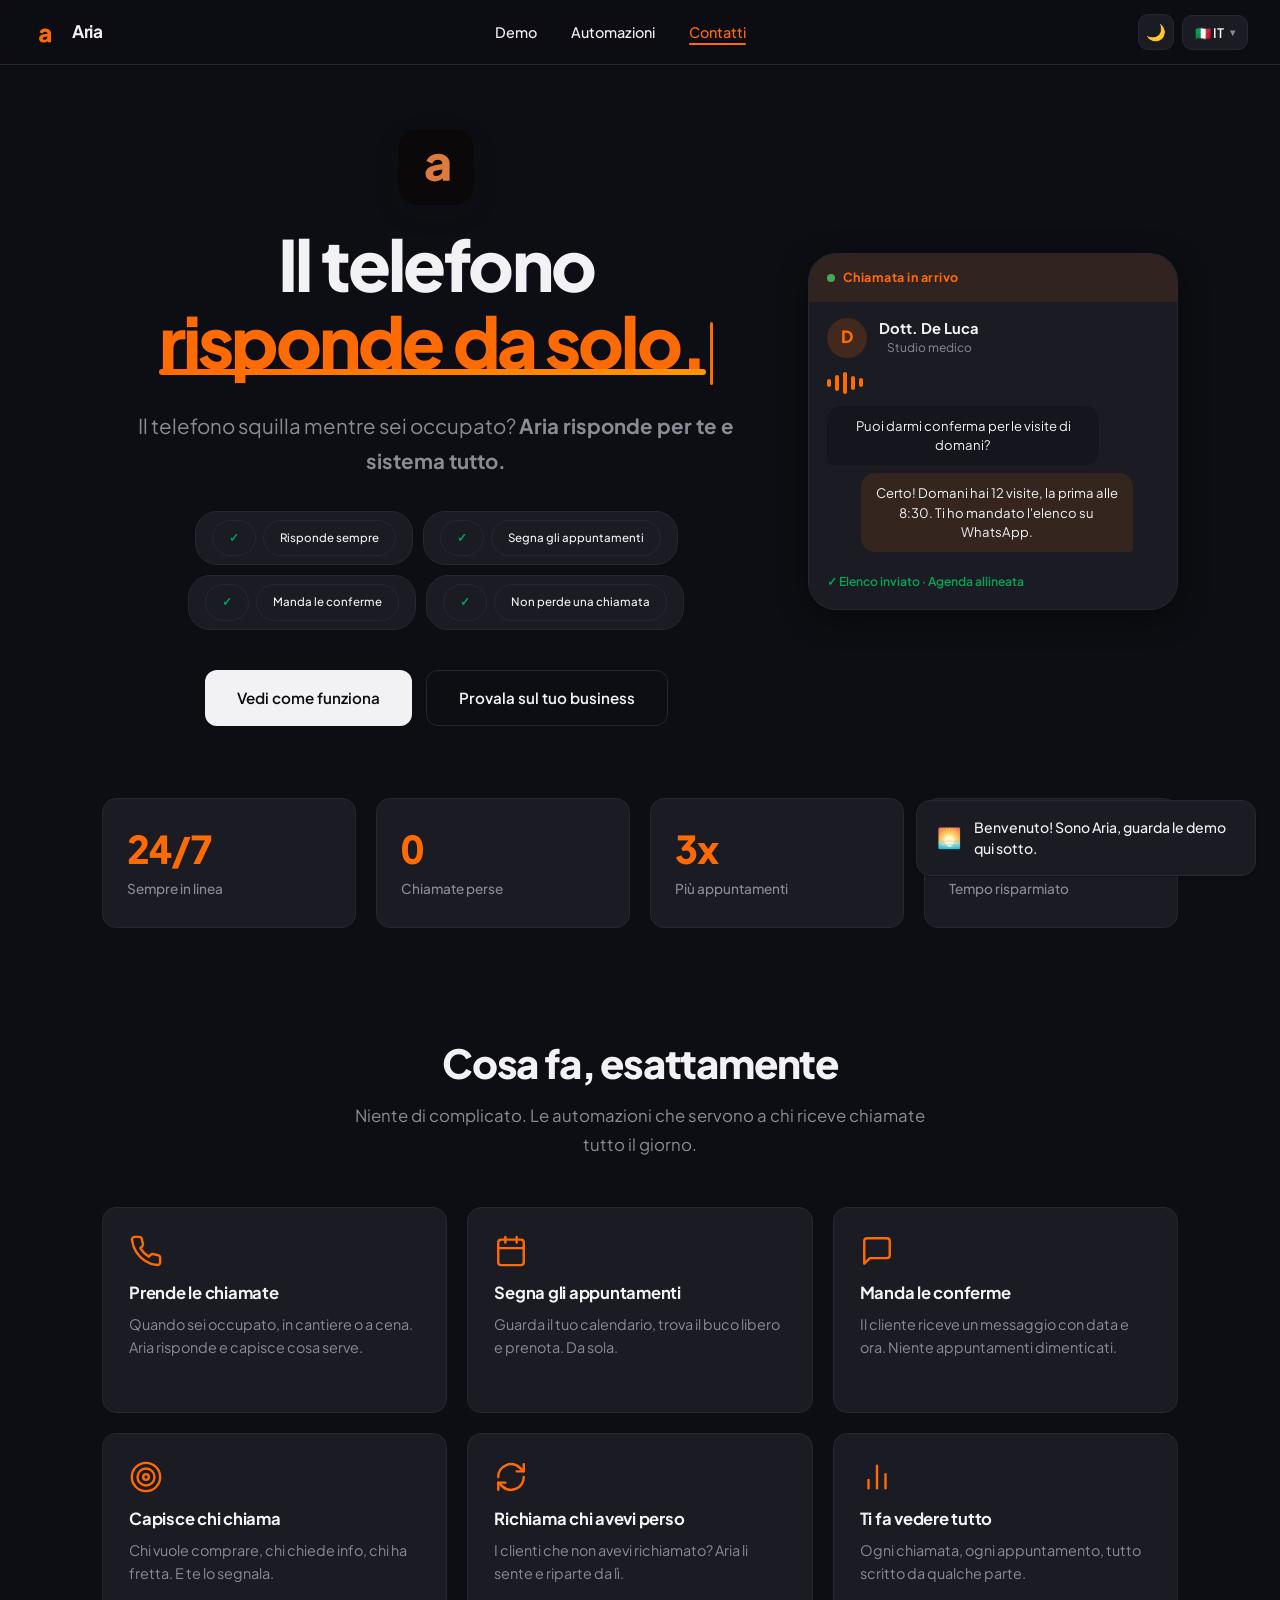
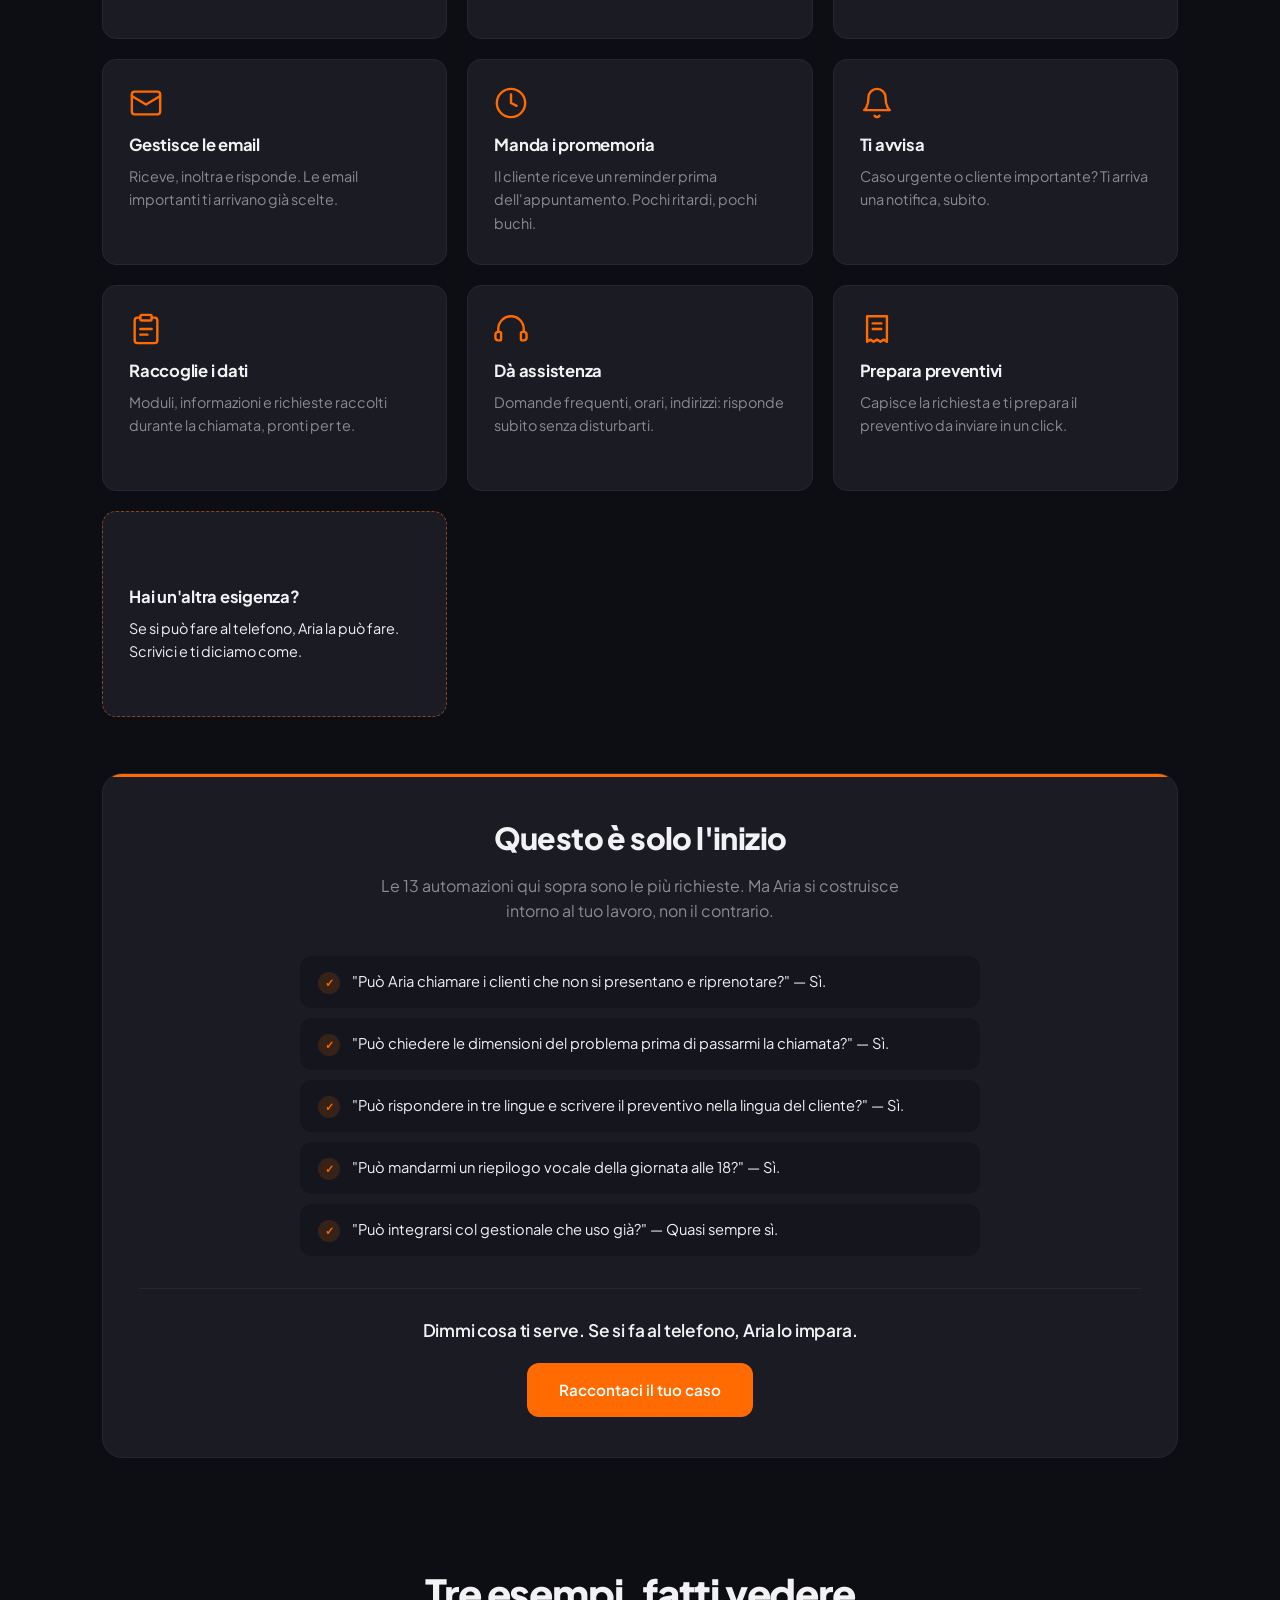
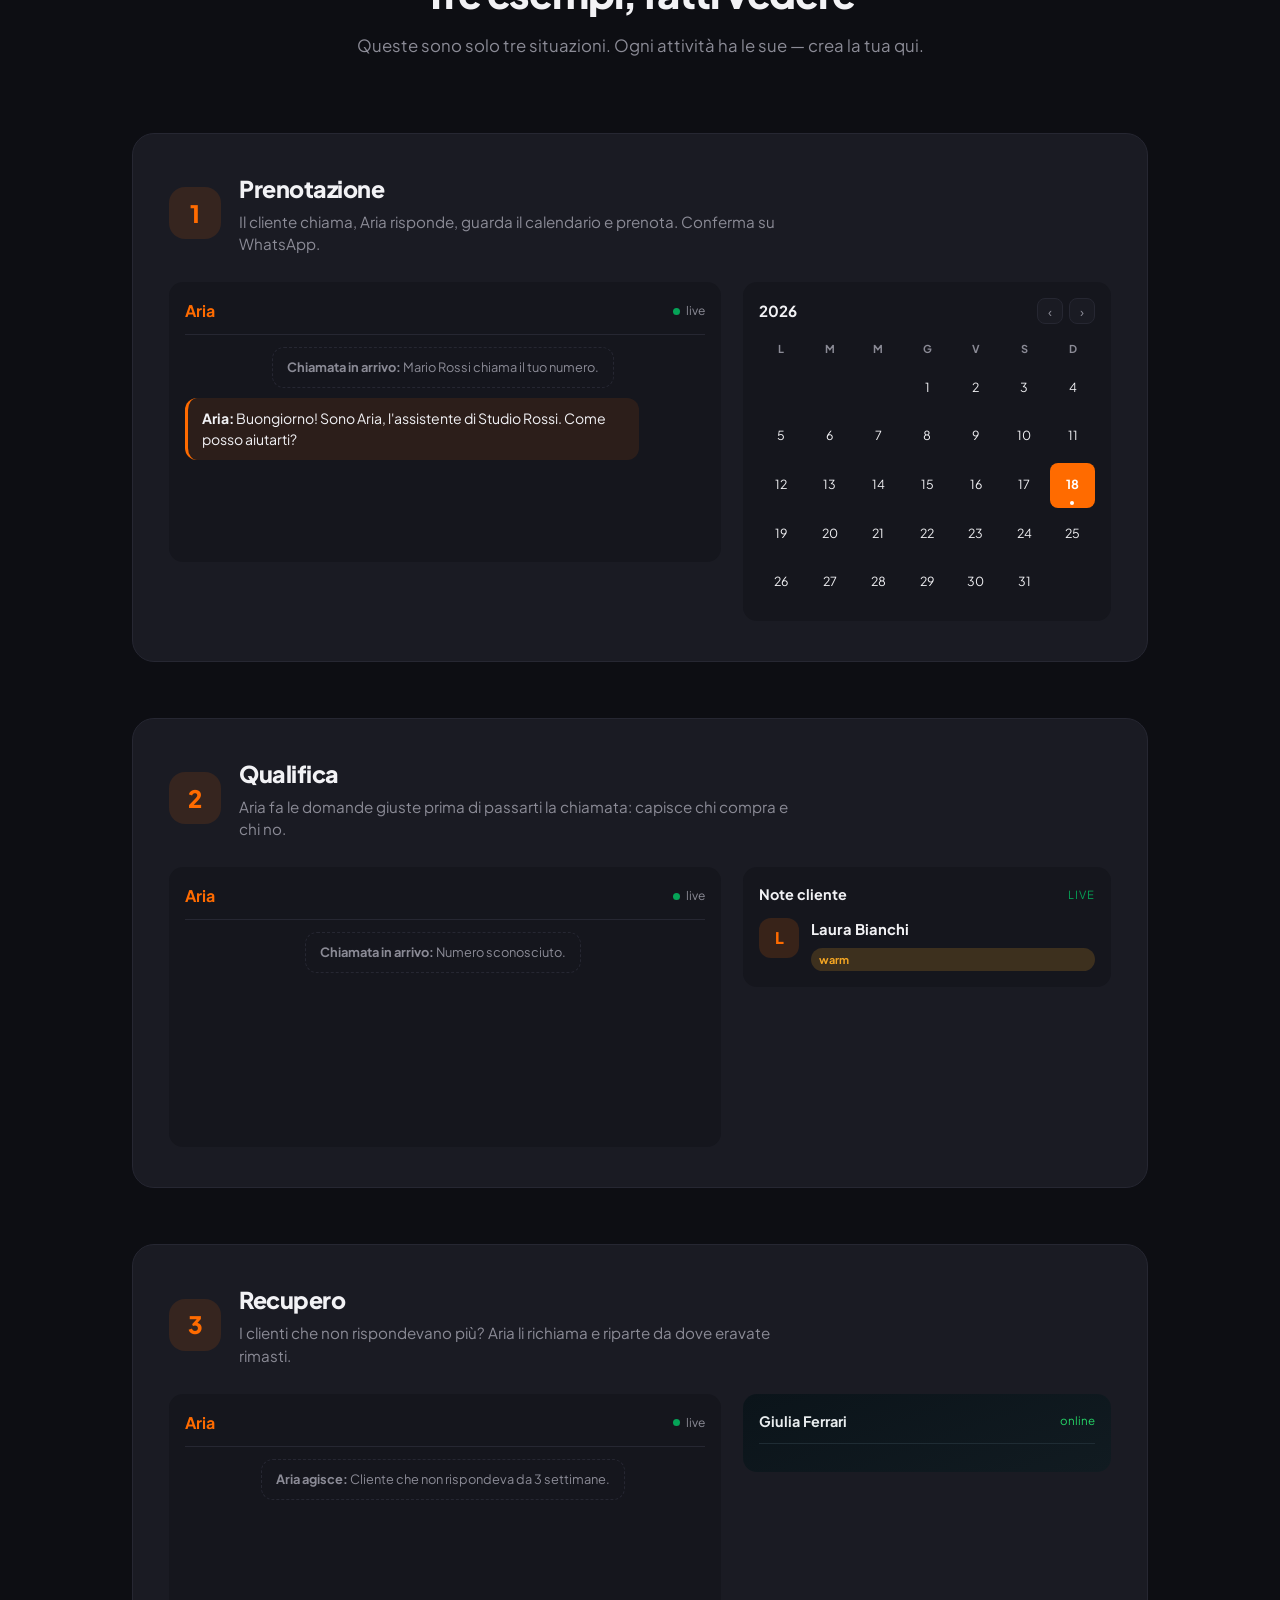
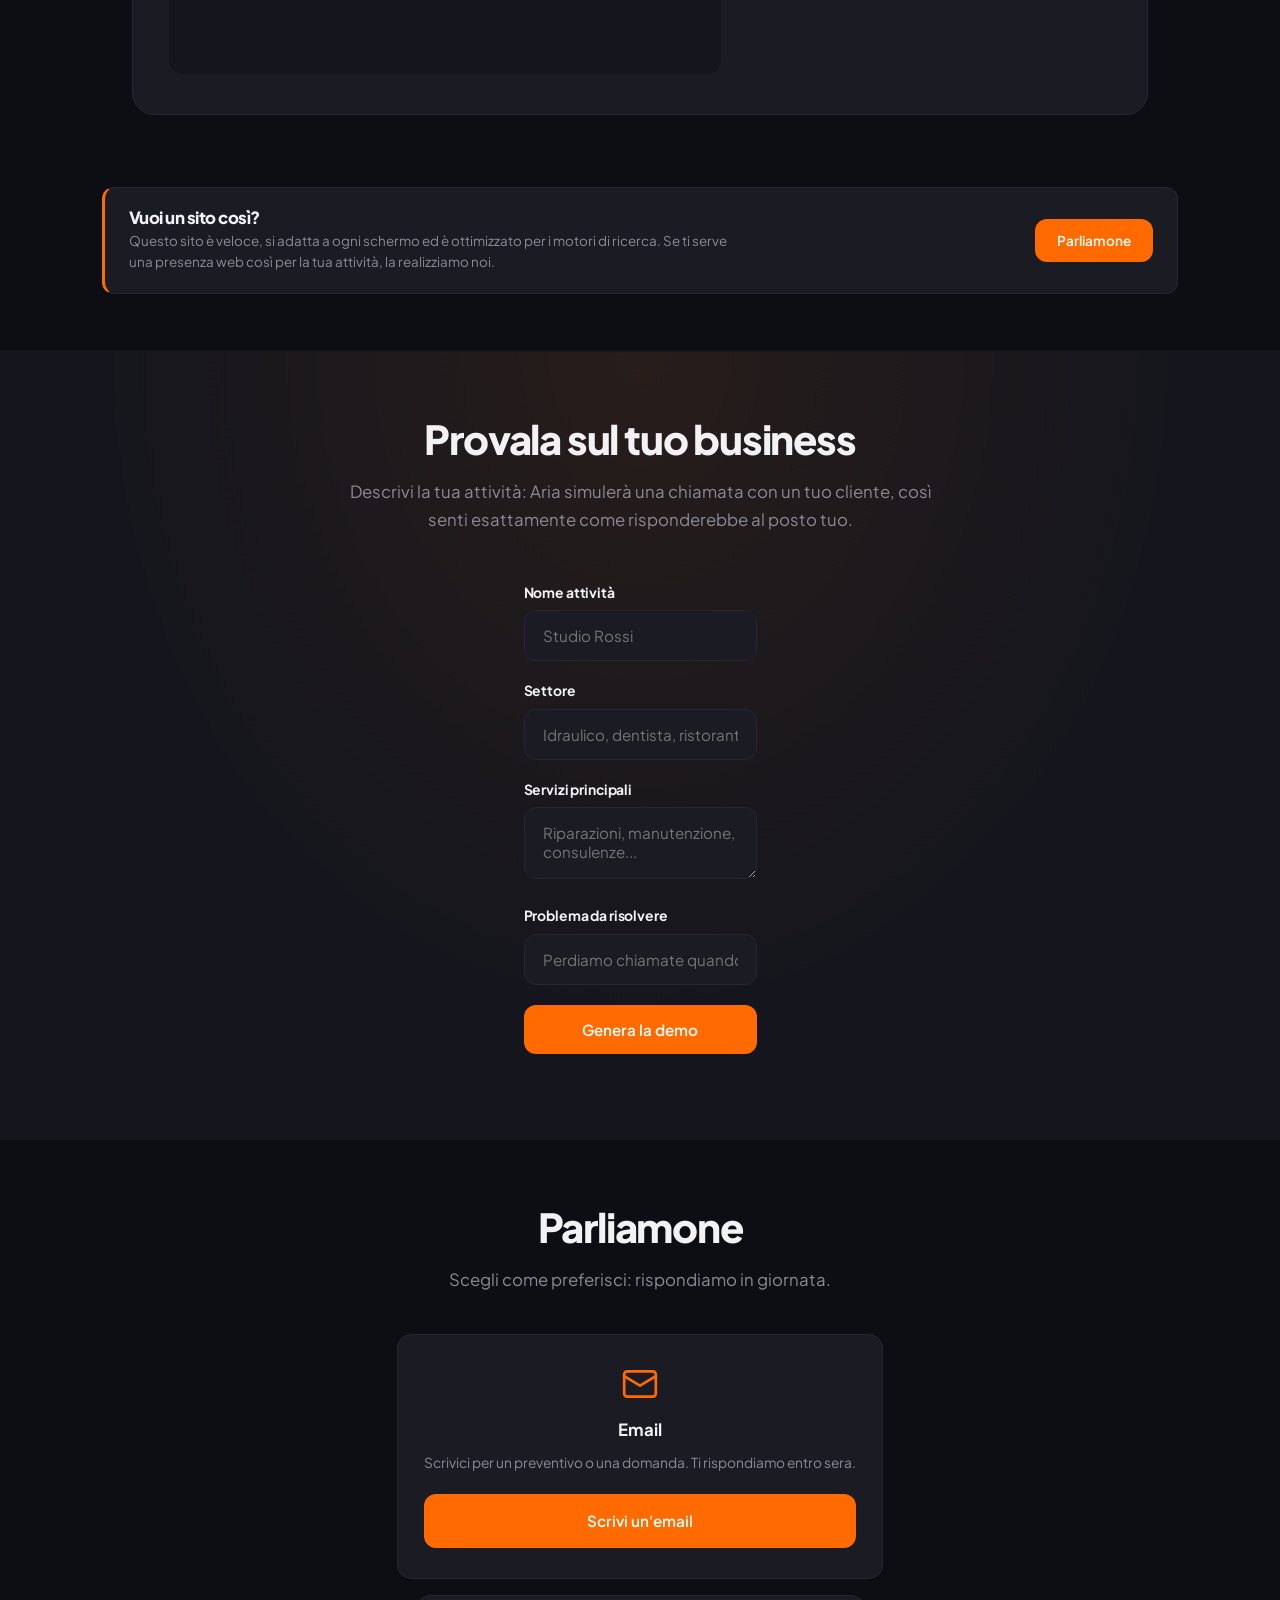
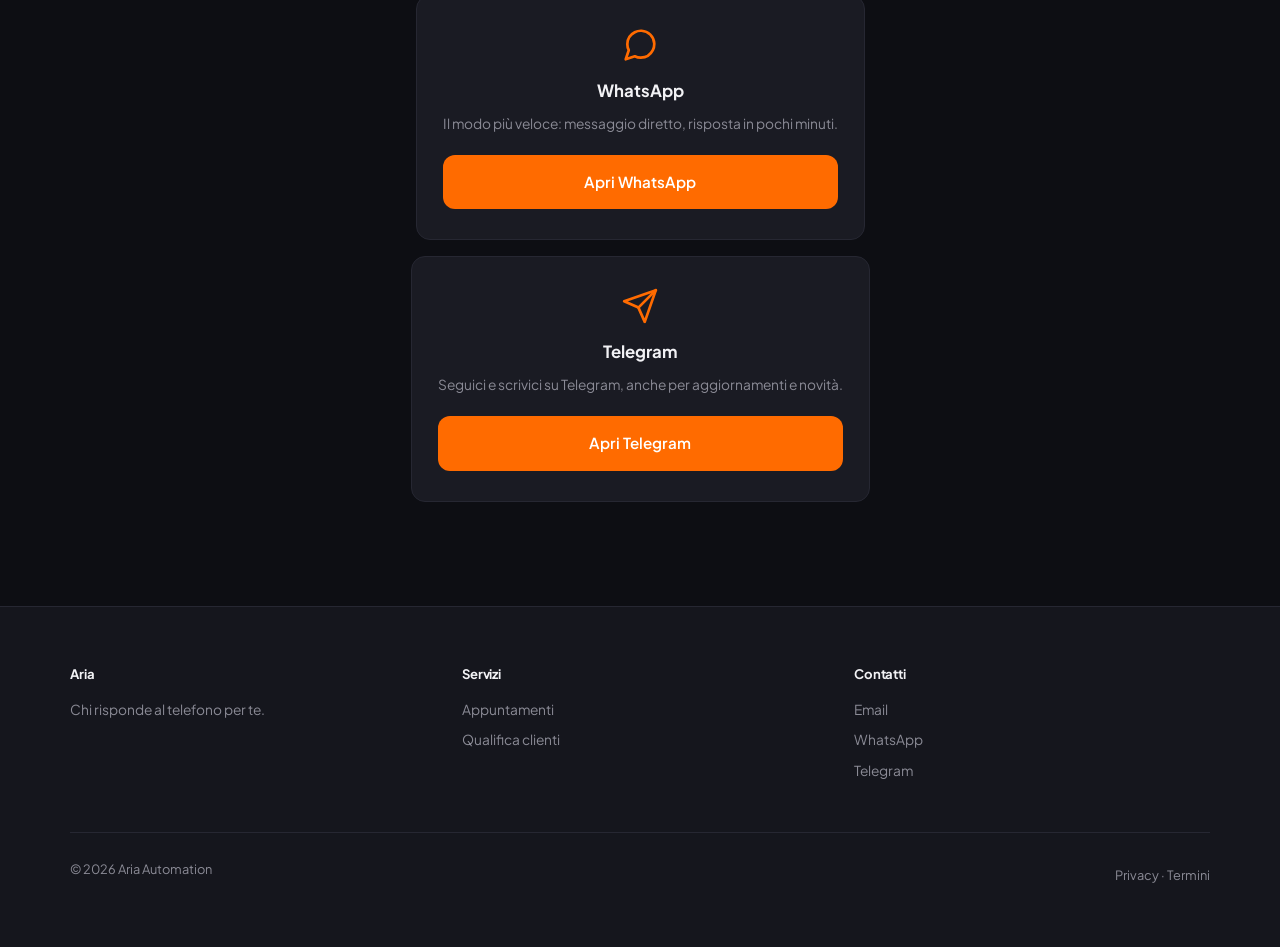
==== commit 0f9604ca: "Mobile SEO: defer JS, Schema.org JSON-LD, meta locale, touch target CSS" ====
--- a/index.html
+++ b/index.html
@@ -6,6 +6,23 @@
 <title>Aria — Risponde al telefono per te</title>
 <link rel="icon" type="image/svg+xml" href="favicon.svg?v=2">
 <meta name="description" content="Aria risponde alle chiamate dei tuoi clienti, prende appuntamenti e manda conferme. Funziona anche quando non rispondi tu.">
+<!-- Mobile SEO: meta tag lingua EN -->
+<meta property="og:locale" content="it_IT">
+<script type="application/ld+json">
+{
+  "@context": "https://schema.org",
+  "@type": "SoftwareApplication",
+  "name": "Aria — Assistente Vocale AI",
+  "applicationCategory": "BusinessApplication",
+  "applicationSubCategory": "Voice Assistant",
+  "offers": { "@type": "Offer", "price": "0" },
+  "operatingSystem": "Web",
+  "softwareVersion": "1.0",
+  "featureList": ["Risposte automatiche telefone", "Prenotazione appuntamenti", "Conferme WhatsApp", "5 lingue", "24/7"],
+  "description": "Aria risponde al telefono al posto tuo, prende appuntamenti e manda conferme. 24/7, senza mai perdere una chiamata.",
+  "url": "https://itszale0.github.io/aura-demo/"
+}
+</script>
 <link rel="preconnect" href="https://fonts.googleapis.com">
 <link rel="preconnect" href="https://fonts.gstatic.com" crossorigin>
 <link href="https://fonts.googleapis.com/css2?family=Plus+Jakarta+Sans:wght@500;600;700;800&family=Noto+Sans+SC:wght@400;700&display=swap" rel="stylesheet">
@@ -91,7 +108,7 @@
 <section class="after-full" style="padding-top:48px;padding-bottom:32px" id="demo">
 <div class="sec-head reveal" style="text-align:center;max-width:600px;margin:0 auto 40px">
 <h2 data-i18n="demoBanner.title">Tre esempi, fatti vedere</h2>
-<p class="sub" data-i18n-html="demoBanner.text">Queste sono solo tre situazioni. Ogni attività ha le sue — <a href="#personalizza" style="color:inherit;font-weight:600">crea la tua qui</a>.</p>
+<p class="sub" data-i18n-html="demoBanner.text">Queste sono solo tre situazioni. Ogni attività ha le sue — <a href="#personalizza" style="color:inherit;font-weight:600" data-i18n="features.demoLink">crea la tua qui</a>.</p>
 </div>
 </section>
 
@@ -165,6 +182,6 @@
 
 <div class="toast" id="toast" role="status" aria-live="polite"><span class="t-icn" id="toastIcon">👋</span><span id="toastText"></span></div>
 
-<script src="app.js"></script>
+<script src="app.js" defer></script>
 </body>
 </html>
--- a/style.css
+++ b/style.css
@@ -85,11 +85,11 @@
 .hero h1{font-size:clamp(2.4em,6.5vw,4.4em);font-weight:800;letter-spacing:-.04em;line-height:1.1;margin-bottom:24px;max-width:13ch;margin-left:auto;margin-right:auto;animation:fadeUp .7s ease}
 .hero h1 .accent{color:var(--accent)}
 .hero p{font-size:clamp(1.05em,2vw,1.28em);color:var(--muted);max-width:33em;line-height:1.7;margin-bottom:32px;animation:fadeUp .7s ease .12s both}
-.hero-checks{display:flex;flex-wrap:wrap;gap:10px;margin-bottom:40px;animation:fadeUp .7s ease .2s both}
+.hero-checks{justify-content:center;display:flex;flex-wrap:wrap;gap:10px;margin-bottom:40px;animation:fadeUp .7s ease .2s both}
 .hero-checks span{display:inline-flex;align-items:center;gap:7px;font-size:.86em;font-weight:500;padding:8px 16px;background:var(--card);border:1px solid var(--border);border-radius:22px;transition:all .25s}
 .hero-checks span:hover{transform:translateY(-2px);box-shadow:var(--shadow-md);border-color:color-mix(in srgb,var(--accent) 40%,var(--border))}
 .hero-checks .ck{color:var(--green);font-weight:800}
-.hero-cta{display:flex;gap:14px;flex-wrap:wrap;animation:fadeUp .7s ease .28s both}
+.hero-cta{justify-content:center;display:flex;gap:14px;flex-wrap:wrap;animation:fadeUp .7s ease .28s both}
 
 /* ═══ BOTTONI ═══ */
 .btn{display:inline-flex;align-items:center;gap:8px;padding:15px 32px;background:var(--text);color:var(--bg);border:none;border-radius:12px;font-size:.95em;font-weight:600;cursor:pointer;text-decoration:none;font-family:inherit;transition:all .2s;position:relative;overflow:hidden}
@@ -417,18 +417,18 @@
 @keyframes cursorBlink{0%,100%{opacity:1}50%{opacity:0}}
 
 /* Sottolineatura animata sotto la parola accent */
-.hero h1 .accent{position:relative}
-.hero h1 .accent::after{content:'';position:absolute;left:0;bottom:.08em;width:100%;height:.08em;background:linear-gradient(90deg,var(--accent),#ff9500);border-radius:4px;transform:scaleX(0);transform-origin:left;animation:underlineIn .8s cubic-bezier(.2,.7,.3,1) 1.4s forwards}
+.hero h1 .accent,.aut-hero h1 .accent{position:relative}
+.hero h1 .type-wrap::after,.aut-hero h1 .type-wrap::after{content:'';position:absolute;left:0;bottom:.08em;width:100%;height:.08em;background:linear-gradient(90deg,var(--accent),#ff9500);border-radius:4px;transform:scaleX(0);transform-origin:left;animation:underlineIn .8s cubic-bezier(.2,.7,.3,1) 1.4s forwards}
 @keyframes underlineIn{to{transform:scaleX(1)}}
 
 /* Mobile: animazioni più veloci */
 @media(max-width:600px){
   .hero h1 .w,.aut-hero h1 .w{animation-duration:.4s}
-  .hero h1 .accent::after{animation-delay:1.1s}
+  .hero h1 .type-wrap::after,.aut-hero h1 .type-wrap::after{animation-delay:1.1s}
 }
 @media(prefers-reduced-motion:reduce){
   .hero h1 .w,.aut-hero h1 .w{animation:none;opacity:1;transform:none}
-  .hero h1 .accent::after{animation:none;transform:scaleX(1)}
+  .hero h1 .type-wrap::after,.aut-hero h1 .type-wrap::after{animation:none;transform:scaleX(1)}
   .hero h1 .type-cursor,.aut-hero h1 .type-cursor{animation:none}
 }
 
@@ -803,8 +803,6 @@
   .tab{transition-duration:.22s}
   .tab:hover{transform:none}
 }
-@media 
-
 /* ═══ BLOCCO VALORE (oltre le 13 card) ═══ */
 .value-block{margin-top:56px;padding:40px 36px;border:1px solid var(--border);border-radius:20px;background:var(--card);position:relative;overflow:hidden}
 .value-block::before{content:'';position:absolute;top:0;left:0;right:0;height:3px;background:var(--accent)}
@@ -943,3 +941,49 @@
 :focus-visible{outline:2px solid var(--accent);outline-offset:2px}
 button:focus:not(:focus-visible){outline:none}
 a:focus:not(:focus-visible){outline:none}
+
+/* ═══ FIX: allineamento nome + indentazione bolle chat hero ═══ */
+.hv-caller > div:last-child{display:flex;flex-direction:column;gap:2px;min-width:0}
+.hv-caller strong{line-height:1.2}
+.hv-caller span{line-height:1.3}
+
+/* bolle: cliente a sinistra, Aria indentata a destra */
+.hv-bubble{max-width:82%;align-self:flex-start}
+.hv-bubble.aria{margin-left:auto;margin-right:26px;max-width:82%;align-self:flex-end}
+.hv-body{display:flex;flex-direction:column}
+
+
+
+
+.feat{min-height:206px}
+
+/* ═══ FIX AUDIT MOBILE ═══ */
+@media (max-width:768px){
+  a.nav-brand{min-height:44px;padding:7px 0}
+  .foot-col a,.foot-col span,.foot-col h5{font-size:.875rem}
+}
+@media (max-width:820px){
+  .wa-msg{font-size:.875rem}
+  .cal-day{font-size:.875rem}
+  .cal-dow{font-size:.8rem}
+  .demo-sections{padding:0 20px 56px}
+}
+@media (max-width:700px){
+  .cta-text p{font-size:.875rem}
+  .cta-action .btn{font-size:.875rem}
+  .cta-inner{align-items:stretch}
+  .cta-action .btn{width:100%}
+}
+@media (max-width:640px){
+  .vb-ex{font-size:.875rem}
+}
+@media (max-width:600px){
+  .feat p{font-size:.875rem}
+  .stat .lbl{font-size:.875rem}
+  .p-form label{font-size:.875rem}
+  #personalizza>div{align-items:stretch}
+  .p-form{width:100%}
+}
+@media (max-width:360px){
+  .hero h1{font-size:1.85em}
+}
